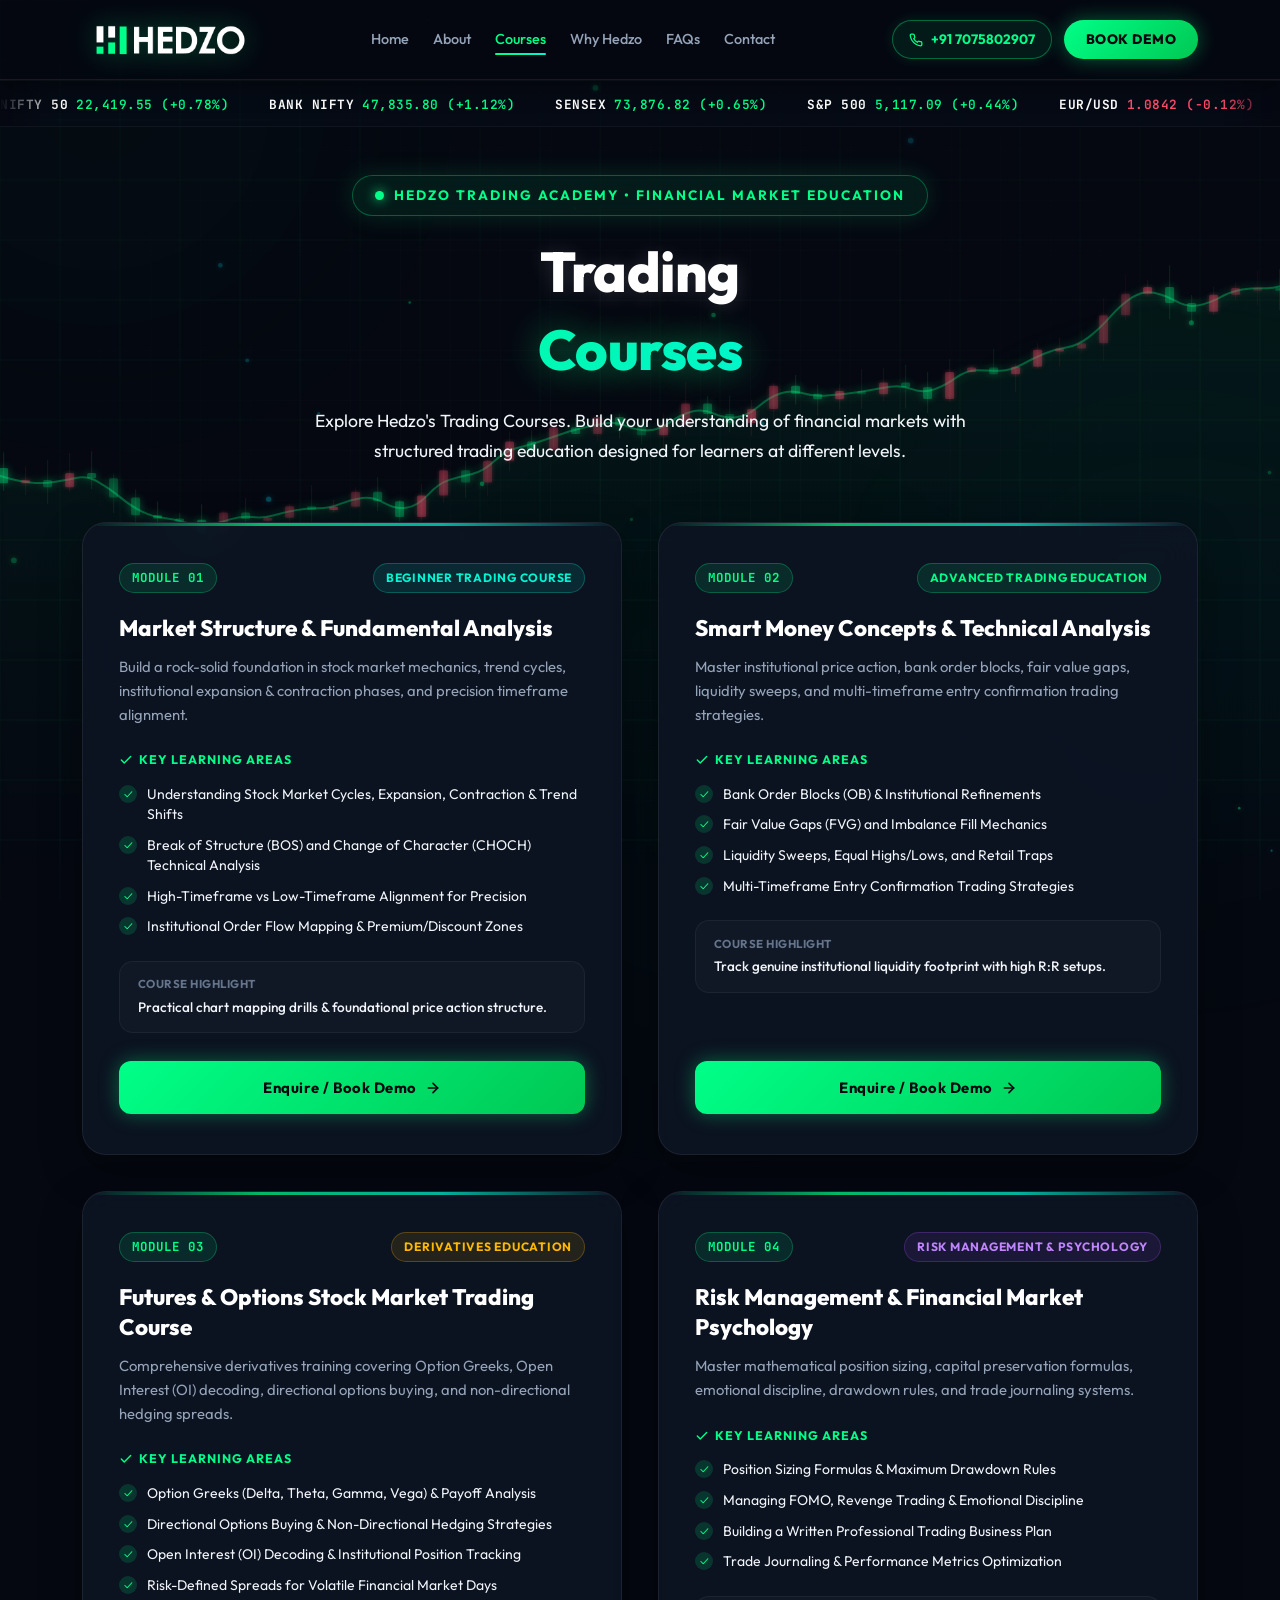
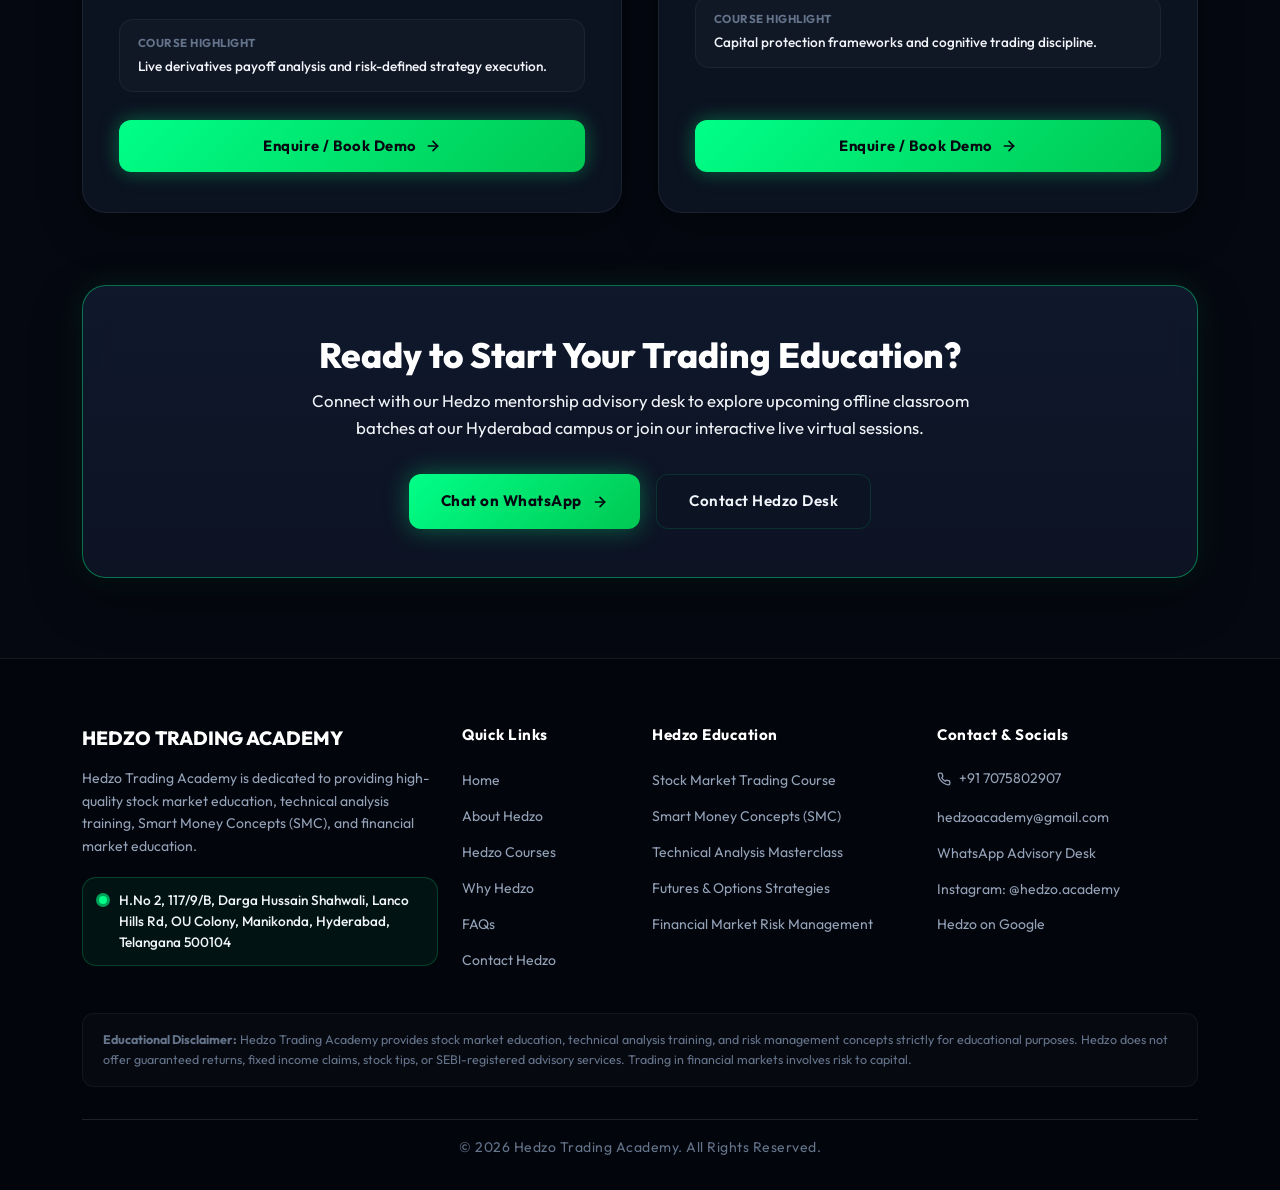
==== courses/index.html @ 193afa95 "31-08" ====
<!DOCTYPE html>
<html lang="en">
<head>
  <meta charset="UTF-8">
  <meta name="viewport" content="width=device-width, initial-scale=1.0">
  <meta http-equiv="X-UA-Compatible" content="ie=edge">
  
  <!-- SEO Title & Meta Description -->
  <title>Hedzo Trading Courses | Trading Education</title>
  <meta name="description" content="Explore Hedzo Trading Academy's trading courses and structured financial market education covering trading concepts, market analysis, strategies and risk management.">
  <meta name="keywords" content="Hedzo Trading Courses, Hedzo Trading Academy, Learn Trading with Hedzo, Stock Market Trading Course, Technical Analysis, Smart Money Concepts, Futures and Options, Risk Management, Financial Market Education, Beginner Trading Course, Advanced Trading Education, Hedzo">
  <meta name="author" content="Hedzo Trading Academy">
  <meta name="theme-color" content="#050811">
  <link rel="canonical" href="https://hedzo.co.in/courses">

  <!-- OpenGraph Metadata -->
  <meta property="og:site_name" content="Hedzo Trading Academy">
  <meta property="og:title" content="Hedzo Trading Courses | Trading Education">
  <meta property="og:description" content="Explore Hedzo Trading Academy's trading courses and structured financial market education covering trading concepts, market analysis, strategies and risk management.">
  <meta property="og:type" content="website">
  <meta property="og:url" content="https://hedzo.co.in/courses">
  <meta property="og:image" content="https://hedzo.co.in/assets/logo/Hedzo.png">

  <!-- Twitter Card Metadata -->
  <meta name="twitter:card" content="summary_large_image">
  <meta name="twitter:title" content="Hedzo Trading Courses | Trading Education">
  <meta name="twitter:description" content="Explore Hedzo Trading Academy's trading courses and structured financial market education covering trading concepts, market analysis, strategies and risk management.">
  <meta name="twitter:image" content="https://hedzo.co.in/assets/logo/Hedzo.png">

  <!-- Favicon Links -->
  <link rel="icon" type="image/png" href="../assets/favicon.png">
  <link rel="shortcut icon" type="image/png" href="../assets/favicon.png">
  <link rel="apple-touch-icon" href="../assets/favicon.png">
  
  <!-- Google Fonts: Outfit, Inter, JetBrains Mono -->
  <link rel="preconnect" href="https://fonts.googleapis.com">
  <link rel="preconnect" href="https://fonts.gstatic.com" crossorigin>
  <link href="https://fonts.googleapis.com/css2?family=Inter:wght@400;500;600;700&family=JetBrains+Mono:wght@500;700;800&family=Outfit:wght@400;500;600;700;800;900&display=swap" rel="stylesheet">
  
  <!-- Bootstrap 5 CSS (Grid & Utilities) -->
  <link href="https://cdn.jsdelivr.net/npm/bootstrap@5.3.3/dist/css/bootstrap.min.css" rel="stylesheet" integrity="sha384-QWTKZyjpPEjISv5WaRU9OFeRpok6YctnYmDr5pNlyT2bRjXh0JMhjY6hW+ALEwIH" crossorigin="anonymous">
  
  <!-- AOS (Animate On Scroll) CSS -->
  <link rel="stylesheet" href="https://unpkg.com/aos@next/dist/aos.css" />

  <!-- Custom Design System Stylesheet -->
  <link rel="stylesheet" href="../css/style.css">

  <!-- Structured Data JSON-LD (EducationalOrganization & Course List) -->
  <script type="application/ld+json">
  {
    "@context": "https://schema.org",
    "@graph": [
      {
        "@type": "EducationalOrganization",
        "name": "Hedzo Trading Academy",
        "alternateName": "Hedzo",
        "url": "https://hedzo.co.in",
        "logo": "https://hedzo.co.in/assets/logo/Hedzo.png",
        "description": "Hedzo Trading Academy provides structured trading and stock market education designed to help learners understand financial markets, trading strategies, technical analysis and risk management.",
        "address": {
          "@type": "PostalAddress",
          "addressLocality": "Hyderabad",
          "addressRegion": "Telangana",
          "addressCountry": "IN"
        },
        "telephone": "+91-7075802907"
      },
      {
        "@type": "Course",
        "name": "Stock Market Foundation & Market Structure",
        "description": "Master market cycles, trend expansion, contraction, BOS and CHOCH technical analysis with Hedzo Trading Academy.",
        "provider": {
          "@type": "Organization",
          "name": "Hedzo Trading Academy",
          "sameAs": "https://hedzo.co.in"
        }
      },
      {
        "@type": "Course",
        "name": "Smart Money Concepts (SMC) & Technical Analysis",
        "description": "Institutional order flow, bank order blocks, fair value gaps and liquidity sweep execution strategies.",
        "provider": {
          "@type": "Organization",
          "name": "Hedzo Trading Academy",
          "sameAs": "https://hedzo.co.in"
        }
      },
      {
        "@type": "Course",
        "name": "Futures & Options Trading Strategies",
        "description": "Derivatives education covering option Greeks, Open Interest analysis, directional buying, and risk-defined hedging spreads.",
        "provider": {
          "@type": "Organization",
          "name": "Hedzo Trading Academy",
          "sameAs": "https://hedzo.co.in"
        }
      },
      {
        "@type": "Course",
        "name": "Financial Market Risk Management & Trading Psychology",
        "description": "Position sizing models, maximum drawdown protection, trading business plan, and discipline systems.",
        "provider": {
          "@type": "Organization",
          "name": "Hedzo Trading Academy",
          "sameAs": "https://hedzo.co.in"
        }
      }
    ]
  }
  </script>
</head>
<body>

  <!-- Background Animated Canvas (Exact Match to index.html) -->
  <div class="canvas-wrapper">
    <canvas id="trading-canvas"></canvas>
  </div>

  <!-- Ambient Glow Effects (Exact Match to index.html) -->
  <div class="ambient-glow glow-top-left"></div>
  <div class="ambient-glow glow-center-right"></div>
  <div class="ambient-glow glow-bottom-center"></div>
  <div class="grid-overlay"></div>

  <!-- Main Webpage Wrapper -->
  <div class="page-wrapper">

    <!-- Top Navigation / Header -->
    <header class="top-navbar" id="topHeader">
      <div class="container">
        <div class="d-flex align-items-center justify-content-between">
          <a href="/" class="navbar-brand-wrapper" aria-label="Hedzo Trading Academy Home">
            <img 
              src="https://hedzo.co.in/assets/logo/Hedzo.png" 
              alt="Hedzo Trading Academy Logo" 
              class="brand-logo-img" 
              onerror="this.onerror=null; this.src='../assets/Hedzo.png';"
            >
          </a>

          <!-- Desktop Links (Unified Global Navbar) -->
          <ul class="nav-links-desktop">
            <li><a href="/" class="nav-link-custom">Home</a></li>
            <li><a href="/about" class="nav-link-custom">About</a></li>
            <li><a href="/courses" class="nav-link-custom active">Courses</a></li>
            <li><a href="/why-hedzo" class="nav-link-custom">Why Hedzo</a></li>
            <li><a href="/faqs" class="nav-link-custom">FAQs</a></li>
            <li><a href="/contact" class="nav-link-custom">Contact</a></li>
          </ul>

          <div class="navbar-action-buttons">
            <!-- Always-visible Call Button (Desktop + Mobile) -->
            <a href="tel:+917075802907" class="navbar-call-btn" id="navCallBtn" title="Call Hedzo Trading Academy: +91 7075802907" aria-label="Call +91 7075802907">
              <svg width="14" height="14" viewBox="0 0 24 24" fill="none" stroke="currentColor" stroke-width="2.2" stroke-linecap="round" stroke-linejoin="round" class="call-icon">
                <path d="M22 16.92v3a2 2 0 0 1-2.18 2 19.79 19.79 0 0 1-8.63-3.07 19.5 19.5 0 0 1-6-6 19.79 19.79 0 0 1-3.07-8.67A2 2 0 0 1 4.11 2h3a2 2 0 0 1 2 1.72 12.84 12.84 0 0 0 .7 2.81 2 2 0 0 1-.45 2.11L8.09 9.91a16 16 0 0 0 6 6l1.27-1.27a2 2 0 0 1 2.11-.45 12.84 12.84 0 0 0 2.81.7A2 2 0 0 1 22 16.92z"></path>
              </svg>
              <span class="call-text d-none d-sm-inline">+91 7075802907</span>
              <span class="call-text d-inline d-sm-none">Call</span>
            </a>

            <!-- 🟢 BOOK DEMO Button: Visible on DESKTOP navbar ONLY (hidden on mobile navbar) -->
            <a href="https://wa.me/917075802907?text=Hi%2C%20I%20want%20to%20book%20a%20free%20demo%20class%20for%20Hedzo%20Trading%20Courses." target="_blank" rel="noopener noreferrer" class="btn-navbar-book-demo d-none d-lg-inline-flex" id="navBookDemoBtn" aria-label="Book Free Demo Class on WhatsApp">
              <span>BOOK DEMO</span>
            </a>

            <!-- Mobile Hamburger Toggle Button -->
            <button class="nav-toggle-btn" id="navToggleBtn" aria-label="Toggle navigation menu" aria-expanded="false">
              <svg width="22" height="22" viewBox="0 0 24 24" fill="none" stroke="currentColor" stroke-width="2" stroke-linecap="round" stroke-linejoin="round">
                <line x1="4" y1="6" x2="20" y2="6"></line>
                <line x1="4" y1="12" x2="20" y2="12"></line>
                <line x1="4" y1="18" x2="20" y2="18"></line>
              </svg>
            </button>
          </div>
        </div>
      </div>
    </header>

    <!-- Mobile Navigation Drawer -->
    <div class="mobile-nav-drawer" id="mobileNavDrawer">
      <ul class="mobile-nav-list">
        <li><a href="/" class="mobile-nav-link"><span>Home</span> <span>&rarr;</span></a></li>
        <li><a href="/about" class="mobile-nav-link"><span>About Us</span> <span>&rarr;</span></a></li>
        <li><a href="/courses" class="mobile-nav-link active"><span>Courses</span> <span>&rarr;</span></a></li>
        <li><a href="/why-hedzo" class="mobile-nav-link"><span>Why Hedzo</span> <span>&rarr;</span></a></li>
        <li><a href="/faqs" class="mobile-nav-link"><span>FAQs</span> <span>&rarr;</span></a></li>
        <li><a href="/contact" class="mobile-nav-link"><span>Contact Us</span> <span>&rarr;</span></a></li>
      </ul>
      <div class="mobile-nav-footer">
        <a href="https://wa.me/917075802907?text=Hi%2C%20I%20want%20to%20book%20a%20free%20demo%20class%20for%20Hedzo%20Trading%20Courses." target="_blank" rel="noopener noreferrer" class="btn-navbar-book-demo w-100 justify-content-center" id="mobileDrawerBookDemoBtn" aria-label="Book Free Demo Class on WhatsApp">
          <span>BOOK DEMO</span>
        </a>
      </div>
    </div>

    <!-- Live Market Ticker Strip (Contained & Non-Overflowing) -->
    <section class="market-ticker-wrapper" aria-label="Live Market Indicators">
      <div class="ticker-track">
        <div class="ticker-item"><span class="ticker-symbol">NIFTY 50</span> <span class="bull-val">22,419.55 (+0.78%)</span></div>
        <div class="ticker-item"><span class="ticker-symbol">BANK NIFTY</span> <span class="bull-val">47,835.80 (+1.12%)</span></div>
        <div class="ticker-item"><span class="ticker-symbol">SENSEX</span> <span class="bull-val">73,876.82 (+0.65%)</span></div>
        <div class="ticker-item"><span class="ticker-symbol">S&amp;P 500</span> <span class="bull-val">5,117.09 (+0.44%)</span></div>
        <div class="ticker-item"><span class="ticker-symbol">EUR/USD</span> <span class="bear-val">1.0842 (-0.12%)</span></div>
        <div class="ticker-item"><span class="ticker-symbol">BTC/USDT</span> <span class="bull-val">64,280.00 (+2.85%)</span></div>
        <div class="ticker-item"><span class="ticker-symbol">CRUDE OIL</span> <span class="bear-val">82.15 (-0.35%)</span></div>
        <div class="ticker-item"><span class="ticker-symbol">GOLD (XAU)</span> <span class="bull-val">2,324.40 (+0.52%)</span></div>
        <!-- Duplicated for seamless loop -->
        <div class="ticker-item"><span class="ticker-symbol">NIFTY 50</span> <span class="bull-val">22,419.55 (+0.78%)</span></div>
        <div class="ticker-item"><span class="ticker-symbol">BANK NIFTY</span> <span class="bull-val">47,835.80 (+1.12%)</span></div>
        <div class="ticker-item"><span class="ticker-symbol">SENSEX</span> <span class="bull-val">73,876.82 (+0.65%)</span></div>
        <div class="ticker-item"><span class="ticker-symbol">S&amp;P 500</span> <span class="bull-val">5,117.09 (+0.44%)</span></div>
        <div class="ticker-item"><span class="ticker-symbol">EUR/USD</span> <span class="bear-val">1.0842 (-0.12%)</span></div>
        <div class="ticker-item"><span class="ticker-symbol">BTC/USDT</span> <span class="bull-val">64,280.00 (+2.85%)</span></div>
        <div class="ticker-item"><span class="ticker-symbol">CRUDE OIL</span> <span class="bear-val">82.15 (-0.35%)</span></div>
        <div class="ticker-item"><span class="ticker-symbol">GOLD (XAU)</span> <span class="bull-val">2,324.40 (+0.52%)</span></div>
      </div>
    </section>

    <!-- Main Page Content -->
    <main id="mainContent">

      <!-- Section: Courses Catalog Section (2 × 2 Grid Layout) -->
      <section class="courses-section-wrapper" id="coursesSection">
        <div class="container">

          <!-- Clean Courses Hero / Heading -->
          <div class="courses-hero-simple">
            <div class="hero-badge-pill" data-aos="fade-down" data-aos-duration="600">
              <span class="pulse-indicator"></span>
              <span>HEDZO TRADING ACADEMY &bull; FINANCIAL MARKET EDUCATION</span>
            </div>

            <h1 class="hero-title" data-aos="fade-up" data-aos-duration="650">
              <span class="title-white">Trading</span>
              <span class="title-neon">Courses</span>
            </h1>

            <p class="hero-subtitle" data-aos="fade-up" data-aos-duration="700" data-aos-delay="100">
              Explore Hedzo's Trading Courses. Build your understanding of financial markets with structured trading education designed for learners at different levels.
            </p>
          </div>

          <!-- 4 Course Cards (Strict 2 × 2 Grid on Desktop / Tablet) -->
          <div class="courses-catalog-grid">

            <!-- Course Card 1: Stock Market Foundation -->
            <div class="course-catalog-card" data-aos="fade-up" data-aos-duration="600" data-aos-delay="100">
              <div>
                <div class="course-card-header">
                  <div class="course-header-meta">
                    <span class="course-number-badge">MODULE 01</span>
                    <span class="course-level-tag level-beginner">Beginner Trading Course</span>
                  </div>
                  <h2 class="course-card-title">Market Structure &amp; Fundamental Analysis</h2>
                  <p class="course-card-desc">
                    Build a rock-solid foundation in stock market mechanics, trend cycles, institutional expansion &amp; contraction phases, and precision timeframe alignment.
                  </p>
                </div>

                <div class="course-section-subhead">
                  <svg width="14" height="14" viewBox="0 0 24 24" fill="none" stroke="currentColor" stroke-width="2.5" stroke-linecap="round" stroke-linejoin="round">
                    <polyline points="20 6 9 17 4 12"></polyline>
                  </svg>
                  <span>Key Learning Areas</span>
                </div>
                <ul class="course-topics-checklist">
                  <li class="course-topic-item">
                    <span class="topic-bullet-icon">&#10003;</span>
                    <span>Understanding Stock Market Cycles, Expansion, Contraction &amp; Trend Shifts</span>
                  </li>
                  <li class="course-topic-item">
                    <span class="topic-bullet-icon">&#10003;</span>
                    <span>Break of Structure (BOS) and Change of Character (CHOCH) Technical Analysis</span>
                  </li>
                  <li class="course-topic-item">
                    <span class="topic-bullet-icon">&#10003;</span>
                    <span>High-Timeframe vs Low-Timeframe Alignment for Precision</span>
                  </li>
                  <li class="course-topic-item">
                    <span class="topic-bullet-icon">&#10003;</span>
                    <span>Institutional Order Flow Mapping &amp; Premium/Discount Zones</span>
                  </li>
                </ul>

                <div class="course-highlights-box">
                  <div class="course-highlight-label">Course Highlight</div>
                  <div class="course-highlight-text">Practical chart mapping drills &amp; foundational price action structure.</div>
                </div>
              </div>

              <div class="course-card-actions">
                <a href="https://wa.me/917075802907?text=Hi%2C%20I%20am%20interested%20in%20the%20Market%20Structure%20%26%20Fundamental%20Analysis%20Course%20at%20Hedzo." target="_blank" rel="noopener noreferrer" class="course-btn-primary">
                  <span>Enquire / Book Demo</span>
                  <svg width="16" height="16" viewBox="0 0 24 24" fill="none" stroke="currentColor" stroke-width="2.5" stroke-linecap="round" stroke-linejoin="round">
                    <line x1="5" y1="12" x2="19" y2="12"></line>
                    <polyline points="12 5 19 12 12 19"></polyline>
                  </svg>
                </a>
              </div>
            </div>

            <!-- Course Card 2: Smart Money Concepts (SMC) -->
            <div class="course-catalog-card" data-aos="fade-up" data-aos-duration="600" data-aos-delay="150">
              <div>
                <div class="course-card-header">
                  <div class="course-header-meta">
                    <span class="course-number-badge">MODULE 02</span>
                    <span class="course-level-tag level-intermediate">Advanced Trading Education</span>
                  </div>
                  <h2 class="course-card-title">Smart Money Concepts &amp; Technical Analysis</h2>
                  <p class="course-card-desc">
                    Master institutional price action, bank order blocks, fair value gaps, liquidity sweeps, and multi-timeframe entry confirmation trading strategies.
                  </p>
                </div>

                <div class="course-section-subhead">
                  <svg width="14" height="14" viewBox="0 0 24 24" fill="none" stroke="currentColor" stroke-width="2.5" stroke-linecap="round" stroke-linejoin="round">
                    <polyline points="20 6 9 17 4 12"></polyline>
                  </svg>
                  <span>Key Learning Areas</span>
                </div>
                <ul class="course-topics-checklist">
                  <li class="course-topic-item">
                    <span class="topic-bullet-icon">&#10003;</span>
                    <span>Bank Order Blocks (OB) &amp; Institutional Refinements</span>
                  </li>
                  <li class="course-topic-item">
                    <span class="topic-bullet-icon">&#10003;</span>
                    <span>Fair Value Gaps (FVG) and Imbalance Fill Mechanics</span>
                  </li>
                  <li class="course-topic-item">
                    <span class="topic-bullet-icon">&#10003;</span>
                    <span>Liquidity Sweeps, Equal Highs/Lows, and Retail Traps</span>
                  </li>
                  <li class="course-topic-item">
                    <span class="topic-bullet-icon">&#10003;</span>
                    <span>Multi-Timeframe Entry Confirmation Trading Strategies</span>
                  </li>
                </ul>

                <div class="course-highlights-box">
                  <div class="course-highlight-label">Course Highlight</div>
                  <div class="course-highlight-text">Track genuine institutional liquidity footprint with high R:R setups.</div>
                </div>
              </div>

              <div class="course-card-actions">
                <a href="https://wa.me/917075802907?text=Hi%2C%20I%20am%20interested%20in%20the%20Smart%20Money%20Concepts%20(SMC)%20Course%20at%20Hedzo." target="_blank" rel="noopener noreferrer" class="course-btn-primary">
                  <span>Enquire / Book Demo</span>
                  <svg width="16" height="16" viewBox="0 0 24 24" fill="none" stroke="currentColor" stroke-width="2.5" stroke-linecap="round" stroke-linejoin="round">
                    <line x1="5" y1="12" x2="19" y2="12"></line>
                    <polyline points="12 5 19 12 12 19"></polyline>
                  </svg>
                </a>
              </div>
            </div>

            <!-- Course Card 3: Futures & Options -->
            <div class="course-catalog-card" data-aos="fade-up" data-aos-duration="600" data-aos-delay="200">
              <div>
                <div class="course-card-header">
                  <div class="course-header-meta">
                    <span class="course-number-badge">MODULE 03</span>
                    <span class="course-level-tag level-advanced">Derivatives Education</span>
                  </div>
                  <h2 class="course-card-title">Futures &amp; Options Stock Market Trading Course</h2>
                  <p class="course-card-desc">
                    Comprehensive derivatives training covering Option Greeks, Open Interest (OI) decoding, directional options buying, and non-directional hedging spreads.
                  </p>
                </div>

                <div class="course-section-subhead">
                  <svg width="14" height="14" viewBox="0 0 24 24" fill="none" stroke="currentColor" stroke-width="2.5" stroke-linecap="round" stroke-linejoin="round">
                    <polyline points="20 6 9 17 4 12"></polyline>
                  </svg>
                  <span>Key Learning Areas</span>
                </div>
                <ul class="course-topics-checklist">
                  <li class="course-topic-item">
                    <span class="topic-bullet-icon">&#10003;</span>
                    <span>Option Greeks (Delta, Theta, Gamma, Vega) &amp; Payoff Analysis</span>
                  </li>
                  <li class="course-topic-item">
                    <span class="topic-bullet-icon">&#10003;</span>
                    <span>Directional Options Buying &amp; Non-Directional Hedging Strategies</span>
                  </li>
                  <li class="course-topic-item">
                    <span class="topic-bullet-icon">&#10003;</span>
                    <span>Open Interest (OI) Decoding &amp; Institutional Position Tracking</span>
                  </li>
                  <li class="course-topic-item">
                    <span class="topic-bullet-icon">&#10003;</span>
                    <span>Risk-Defined Spreads for Volatile Financial Market Days</span>
                  </li>
                </ul>

                <div class="course-highlights-box">
                  <div class="course-highlight-label">Course Highlight</div>
                  <div class="course-highlight-text">Live derivatives payoff analysis and risk-defined strategy execution.</div>
                </div>
              </div>

              <div class="course-card-actions">
                <a href="https://wa.me/917075802907?text=Hi%2C%20I%20am%20interested%20in%20the%20Futures%20%26%20Options%20Course%20at%20Hedzo." target="_blank" rel="noopener noreferrer" class="course-btn-primary">
                  <span>Enquire / Book Demo</span>
                  <svg width="16" height="16" viewBox="0 0 24 24" fill="none" stroke="currentColor" stroke-width="2.5" stroke-linecap="round" stroke-linejoin="round">
                    <line x1="5" y1="12" x2="19" y2="12"></line>
                    <polyline points="12 5 19 12 12 19"></polyline>
                  </svg>
                </a>
              </div>
            </div>

            <!-- Course Card 4: Risk Management & Psychology -->
            <div class="course-catalog-card" data-aos="fade-up" data-aos-duration="600" data-aos-delay="250">
              <div>
                <div class="course-card-header">
                  <div class="course-header-meta">
                    <span class="course-number-badge">MODULE 04</span>
                    <span class="course-level-tag level-all">Risk Management &amp; Psychology</span>
                  </div>
                  <h2 class="course-card-title">Risk Management &amp; Financial Market Psychology</h2>
                  <p class="course-card-desc">
                    Master mathematical position sizing, capital preservation formulas, emotional discipline, drawdown rules, and trade journaling systems.
                  </p>
                </div>

                <div class="course-section-subhead">
                  <svg width="14" height="14" viewBox="0 0 24 24" fill="none" stroke="currentColor" stroke-width="2.5" stroke-linecap="round" stroke-linejoin="round">
                    <polyline points="20 6 9 17 4 12"></polyline>
                  </svg>
                  <span>Key Learning Areas</span>
                </div>
                <ul class="course-topics-checklist">
                  <li class="course-topic-item">
                    <span class="topic-bullet-icon">&#10003;</span>
                    <span>Position Sizing Formulas &amp; Maximum Drawdown Rules</span>
                  </li>
                  <li class="course-topic-item">
                    <span class="topic-bullet-icon">&#10003;</span>
                    <span>Managing FOMO, Revenge Trading &amp; Emotional Discipline</span>
                  </li>
                  <li class="course-topic-item">
                    <span class="topic-bullet-icon">&#10003;</span>
                    <span>Building a Written Professional Trading Business Plan</span>
                  </li>
                  <li class="course-topic-item">
                    <span class="topic-bullet-icon">&#10003;</span>
                    <span>Trade Journaling &amp; Performance Metrics Optimization</span>
                  </li>
                </ul>

                <div class="course-highlights-box">
                  <div class="course-highlight-label">Course Highlight</div>
                  <div class="course-highlight-text">Capital protection frameworks and cognitive trading discipline.</div>
                </div>
              </div>

              <div class="course-card-actions">
                <a href="https://wa.me/917075802907?text=Hi%2C%20I%20am%20interested%20in%20the%20Risk%20Management%20%26%20Trading%20Psychology%20Course%20at%20Hedzo." target="_blank" rel="noopener noreferrer" class="course-btn-primary">
                  <span>Enquire / Book Demo</span>
                  <svg width="16" height="16" viewBox="0 0 24 24" fill="none" stroke="currentColor" stroke-width="2.5" stroke-linecap="round" stroke-linejoin="round">
                    <line x1="5" y1="12" x2="19" y2="12"></line>
                    <polyline points="12 5 19 12 12 19"></polyline>
                  </svg>
                </a>
              </div>
            </div>

          </div>

          <!-- Simple Clean CTA Banner -->
          <div class="courses-simple-cta" data-aos="fade-up" data-aos-duration="650">
            <h2 class="courses-simple-cta-title">Ready to Start Your Trading Education?</h2>
            <p class="courses-simple-cta-desc">
              Connect with our Hedzo mentorship advisory desk to explore upcoming offline classroom batches at our Hyderabad campus or join our interactive live virtual sessions.
            </p>
            <div class="courses-simple-cta-btns">
              <a href="https://wa.me/917075802907?text=Hi%2C%20I%20want%20to%20enquire%20about%20Hedzo%20Trading%20Courses." target="_blank" rel="noopener noreferrer" class="btn-hero-primary">
                <span>Chat on WhatsApp</span>
                <svg width="16" height="16" viewBox="0 0 24 24" fill="none" stroke="currentColor" stroke-width="2.5" stroke-linecap="round" stroke-linejoin="round">
                  <line x1="5" y1="12" x2="19" y2="12"></line>
                  <polyline points="12 5 19 12 12 19"></polyline>
                </svg>
              </a>
              <a href="/contact" class="btn-hero-secondary">
                <span>Contact Hedzo Desk</span>
              </a>
            </div>
          </div>

        </div>
      </section>

    </main>

    <!-- Multi-Column Academy Footer (Exact Match to index.html) -->
    <footer class="main-footer-enhanced" id="mainFooter">
      <div class="container">
        <div class="row g-4 mb-4">
          <!-- Column 1: Brand -->
          <div class="col-12 col-lg-4">
            <div class="footer-brand-title">HEDZO TRADING ACADEMY</div>
            <p class="footer-desc">
              Hedzo Trading Academy is dedicated to providing high-quality stock market education, technical analysis training, Smart Money Concepts (SMC), and financial market education.
            </p>
            <div class="footer-location-badge">
              <span class="live-dot"></span>
              <span>H.No 2, 117/9/B, Darga Hussain Shahwali, Lanco Hills Rd, OU Colony, Manikonda, Hyderabad, Telangana 500104</span>
            </div>
          </div>

          <!-- Column 2: Navigation -->
          <div class="col-6 col-md-3 col-lg-2">
            <div class="footer-col-heading">Quick Links</div>
            <ul class="footer-link-list">
              <li class="footer-link-item"><a href="/">Home</a></li>
              <li class="footer-link-item"><a href="/about">About Hedzo</a></li>
              <li class="footer-link-item"><a href="/courses">Hedzo Courses</a></li>
              <li class="footer-link-item"><a href="/why-hedzo">Why Hedzo</a></li>
              <li class="footer-link-item"><a href="/faqs">FAQs</a></li>
              <li class="footer-link-item"><a href="/contact">Contact Hedzo</a></li>
            </ul>
          </div>

          <!-- Column 3: Course Topics -->
          <div class="col-6 col-md-3 col-lg-3">
            <div class="footer-col-heading">Hedzo Education</div>
            <ul class="footer-link-list">
              <li class="footer-link-item"><a href="/courses">Stock Market Trading Course</a></li>
              <li class="footer-link-item"><a href="/courses">Smart Money Concepts (SMC)</a></li>
              <li class="footer-link-item"><a href="/courses">Technical Analysis Masterclass</a></li>
              <li class="footer-link-item"><a href="/courses">Futures &amp; Options Strategies</a></li>
              <li class="footer-link-item"><a href="/courses">Financial Market Risk Management</a></li>
            </ul>
          </div>

          <!-- Column 4: Contact Summary -->
          <div class="col-12 col-md-6 col-lg-3">
            <div class="footer-col-heading">Contact &amp; Socials</div>
            <ul class="footer-link-list">
              <li class="footer-link-item">
                <a href="tel:+917075802907" class="d-inline-flex align-items-center gap-2">
                  <svg width="14" height="14" viewBox="0 0 24 24" fill="none" stroke="currentColor" stroke-width="2.2" stroke-linecap="round" stroke-linejoin="round">
                    <path d="M22 16.92v3a2 2 0 0 1-2.18 2 19.79 19.79 0 0 1-8.63-3.07 19.5 19.5 0 0 1-6-6 19.79 19.79 0 0 1-3.07-8.67A2 2 0 0 1 4.11 2h3a2 2 0 0 1 2 1.72 12.84 12.84 0 0 0 .7 2.81 2 2 0 0 1-.45 2.11L8.09 9.91a16 16 0 0 0 6 6l1.27-1.27a2 2 0 0 1 2.11-.45 12.84 12.84 0 0 0 2.81.7A2 2 0 0 1 22 16.92z"></path>
                  </svg>
                  <span>+91 7075802907</span>
                </a>
              </li>
              <li class="footer-link-item">
                <a href="mailto:hedzoacademy@gmail.com">hedzoacademy@gmail.com</a>
              </li>
              <li class="footer-link-item">
                <a href="https://wa.me/917075802907" target="_blank" rel="noopener noreferrer">WhatsApp Advisory Desk</a>
              </li>
              <li class="footer-link-item">
                <a href="https://www.instagram.com/hedzo.academy?igsi=NGZibHQxMHphcmlt&utm_source=ig_contact_invite" target="_blank" rel="noopener noreferrer">Instagram: @hedzo.academy</a>
              </li>
              <li class="footer-link-item">
                <a href="https://share.google/PA1BuHLwv5aj3FNFn" target="_blank" rel="noopener noreferrer">Hedzo on Google</a>
              </li>
            </ul>
          </div>
        </div>

        <!-- Educational Disclaimer Box -->
        <div class="disclaimer-box">
          <strong>Educational Disclaimer:</strong> Hedzo Trading Academy provides stock market education, technical analysis training, and risk management concepts strictly for educational purposes. Hedzo does not offer guaranteed returns, fixed income claims, stock tips, or SEBI-registered advisory services. Trading in financial markets involves risk to capital.
        </div>

        <div class="text-center pt-3 border-top border-secondary border-opacity-25">
          <p class="copyright-text mb-0">
            &copy; 2026 Hedzo Trading Academy. All Rights Reserved.
          </p>
        </div>
      </div>
    </footer>

  </div>

  <!-- Toast Notification Container -->
  <div class="toast-container-custom" id="toastContainer"></div>

  <!-- Custom & Library Scripts -->
  <script src="https://cdn.jsdelivr.net/npm/bootstrap@5.3.3/dist/js/bootstrap.bundle.min.js" integrity="sha384-YvpcrYf0tY3lHB60NNkmXc5s9fDVZLESaAA55NDzOxhy9GkcIdslK1eN7N6jIeHz" crossorigin="anonymous"></script>
  <script src="https://unpkg.com/aos@next/dist/aos.js"></script>
  <script src="../js/trading-canvas.js"></script>
  <script src="../js/app.js"></script>
</body>
</html>
---- css/style.css ----
/* ==========================================================================
   HEDZO TRADING ACADEMY - DESIGN SYSTEM & STYLESHEET
   Aesthetics: Deep Dark Navy & Pitch Black, Neon Green Accents, Glassmorphism
   ========================================================================== */

/* 1. Custom Properties (Design Tokens) */
:root {
  --bg-dark-primary: #050811;
  --bg-dark-secondary: #0a0f1d;
  --bg-dark-tertiary: #0f1629;
  
  --bg-surface: rgba(13, 20, 36, 0.7);
  --bg-surface-elevated: rgba(18, 27, 49, 0.85);
  --bg-input: rgba(10, 15, 29, 0.8);
  
  --accent-neon: #00FF88;
  --accent-neon-bright: #39FF9F;
  --accent-neon-glow: rgba(0, 255, 136, 0.35);
  --accent-neon-deep: #00C853;
  --accent-cyan: #00F5D4;
  --bull-green: #00E676;
  --bear-coral: #FF4D6D;
  
  --text-white: #FFFFFF;
  --text-light: #F1F5F9;
  --text-muted: #94A3B8;
  --text-dim: #64748B;
  
  --border-subtle: rgba(0, 255, 136, 0.12);
  --border-card: rgba(255, 255, 255, 0.07);
  --border-glow: rgba(0, 255, 136, 0.4);
  
  --font-primary: 'Outfit', 'Inter', system-ui, -apple-system, sans-serif;
  --font-mono: 'JetBrains Mono', monospace;
  
  --transition-fast: 0.25s cubic-bezier(0.16, 1, 0.3, 1);
  --transition-normal: 0.35s cubic-bezier(0.16, 1, 0.3, 1);
  --transition-smooth: 0.6s cubic-bezier(0.16, 1, 0.3, 1);
  --transition-bounce: 0.5s cubic-bezier(0.34, 1.56, 0.64, 1);
}

/* 2. Global Reset & Base Setup */
*, *::before, *::after {
  box-sizing: border-box;
  margin: 0;
  padding: 0;
}

html {
  font-size: 16px;
  scroll-behavior: smooth;
  scroll-padding-top: 90px;
  -webkit-font-smoothing: antialiased;
  -moz-osx-font-smoothing: grayscale;
  overflow-x: clip;
  width: 100%;
}

body {
  font-family: var(--font-primary);
  background-color: var(--bg-dark-primary);
  color: var(--text-light);
  line-height: 1.6;
  position: relative;
  min-height: 100vh;
  width: 100%;
  overflow-x: clip;
}

::selection {
  background-color: var(--accent-neon);
  color: var(--bg-dark-primary);
}

/* 3. Ambient Background & Canvas */
.canvas-wrapper {
  position: fixed;
  top: 0;
  left: 0;
  width: 100vw;
  height: 100vh;
  z-index: 0;
  pointer-events: none;
  overflow: hidden;
}

#trading-canvas {
  width: 100%;
  height: 100%;
  display: block;
}

/* Atmospheric Ambient Glow Orbs */
.ambient-glow {
  position: fixed;
  border-radius: 50%;
  filter: blur(140px);
  pointer-events: none;
  z-index: 0;
  opacity: 0.45;
}

.glow-top-left {
  top: -150px;
  left: -150px;
  width: 500px;
  height: 500px;
  background: radial-gradient(circle, rgba(0, 255, 136, 0.18) 0%, rgba(5, 8, 17, 0) 70%);
}

.glow-center-right {
  top: 40%;
  right: -200px;
  width: 600px;
  height: 600px;
  background: radial-gradient(circle, rgba(0, 245, 212, 0.12) 0%, rgba(5, 8, 17, 0) 70%);
}

.glow-bottom-center {
  bottom: -150px;
  left: 30%;
  width: 650px;
  height: 500px;
  background: radial-gradient(circle, rgba(0, 255, 136, 0.15) 0%, rgba(5, 8, 17, 0) 70%);
}

/* Subtle Geometric Grid Overlay */
.grid-overlay {
  position: fixed;
  top: 0;
  left: 0;
  width: 100vw;
  height: 100vh;
  background-image: 
    linear-gradient(to right, rgba(255, 255, 255, 0.02) 1px, transparent 1px),
    linear-gradient(to bottom, rgba(255, 255, 255, 0.02) 1px, transparent 1px);
  background-size: 50px 50px;
  mask-image: radial-gradient(ellipse at center, rgba(0, 0, 0, 0.9) 0%, rgba(0, 0, 0, 0.1) 85%);
  pointer-events: none;
  z-index: 1;
}

/* 4. Page Layout Container */
.page-wrapper {
  position: relative;
  z-index: 2;
  display: flex;
  flex-direction: column;
  min-height: 100vh;
  width: 100%;
}

/* 5. Navigation & Top Header */
.top-navbar {
  position: -webkit-sticky;
  position: sticky;
  top: 0;
  left: 0;
  right: 0;
  width: 100%;
  z-index: 9999;
  padding: 0.85rem 0;
  background: rgba(5, 8, 17, 0.92);
  backdrop-filter: blur(20px);
  -webkit-backdrop-filter: blur(20px);
  border-bottom: 1px solid rgba(0, 255, 136, 0.12);
  box-shadow: 0 4px 24px rgba(0, 0, 0, 0.45);
  transition: background 0.3s ease, box-shadow 0.3s ease, padding 0.3s ease;
}

.navbar-brand-wrapper {
  display: flex;
  align-items: center;
  gap: 0.85rem;
  text-decoration: none;
  color: inherit;
}

.brand-logo-img {
  height: 52px;
  max-width: 220px;
  width: auto;
  object-fit: contain;
  filter: drop-shadow(0 0 14px rgba(0, 255, 136, 0.35));
  transition: transform var(--transition-fast), filter var(--transition-fast);
}

.brand-logo-img:hover {
  transform: scale(1.03);
  filter: drop-shadow(0 0 20px rgba(0, 255, 136, 0.55));
}

.location-pill {
  display: inline-flex;
  align-items: center;
  gap: 0.5rem;
  padding: 0.45rem 1rem;
  background: rgba(13, 20, 36, 0.8);
  border: 1px solid var(--border-subtle);
  border-radius: 100px;
  font-size: 0.825rem;
  font-weight: 500;
  color: var(--text-muted);
  backdrop-filter: blur(12px);
  transition: var(--transition-fast);
}

.location-pill:hover {
  border-color: var(--accent-neon);
  color: var(--text-light);
  box-shadow: 0 0 16px rgba(0, 255, 136, 0.2);
}

.live-dot {
  width: 8px;
  height: 8px;
  background-color: var(--accent-neon);
  border-radius: 50%;
  position: relative;
  display: inline-block;
  flex-shrink: 0;
}

.live-dot::after {
  content: '';
  position: absolute;
  top: -3px;
  left: -3px;
  width: 14px;
  height: 14px;
  border-radius: 50%;
  background-color: var(--accent-neon);
  opacity: 0.6;
  animation: radarPing 2s cubic-bezier(0, 0, 0.2, 1) infinite;
}

@keyframes radarPing {
  0% { transform: scale(0.6); opacity: 0.9; }
  100% { transform: scale(2.4); opacity: 0; }
}

/* 6. Market Ticker Tape (Knowledge & Market Pulse) */
.market-ticker-wrapper {
  width: 100%;
  overflow: hidden;
  background: rgba(8, 12, 24, 0.6);
  border-top: 1px solid rgba(255, 255, 255, 0.04);
  border-bottom: 1px solid rgba(255, 255, 255, 0.04);
  padding: 0.6rem 0;
  white-space: nowrap;
  position: relative;
}

.market-ticker-wrapper::before,
.market-ticker-wrapper::after {
  content: '';
  position: absolute;
  top: 0;
  bottom: 0;
  width: 60px;
  z-index: 2;
  pointer-events: none;
}

.market-ticker-wrapper::before {
  left: 0;
  background: linear-gradient(to right, var(--bg-dark-primary), transparent);
}

.market-ticker-wrapper::after {
  right: 0;
  background: linear-gradient(to left, var(--bg-dark-primary), transparent);
}

.ticker-track,
.market-ticker-track {
  display: inline-flex;
  gap: 2.5rem;
  animation: tickerSlide 38s linear infinite;
}

.ticker-track:hover,
.market-ticker-track:hover {
  animation-play-state: paused;
}

.ticker-item {
  display: inline-flex;
  align-items: center;
  gap: 0.5rem;
  font-family: var(--font-mono);
  font-size: 0.8rem;
  font-weight: 600;
  letter-spacing: 0.5px;
  color: var(--text-muted);
  flex-shrink: 0;
}

.ticker-item .symbol,
.ticker-item .ticker-symbol {
  color: var(--text-white);
  font-weight: 700;
}

.ticker-item .bull-val,
.ticker-item .ticker-val.up {
  color: var(--accent-neon);
}

.ticker-item .bear-val,
.ticker-item .ticker-val.down {
  color: var(--bear-coral);
}

.ticker-item .badge-tag {
  background: rgba(0, 255, 136, 0.1);
  color: var(--accent-neon);
  padding: 0.15rem 0.5rem;
  border-radius: 4px;
  font-size: 0.75rem;
  border: 1px solid rgba(0, 255, 136, 0.25);
}

@keyframes tickerSlide {
  0% { transform: translateX(0); }
  100% { transform: translateX(-50%); }
}

/* 7. Hero Section */
.hero-section {
  padding: 4.5rem 0 3.5rem;
  text-align: center;
  position: relative;
}

/* Brand Emblem Spotlight */
.hero-emblem-badge {
  display: inline-flex;
  align-items: center;
  justify-content: center;
  margin-bottom: 2rem;
  position: relative;
}

.hero-emblem-icon {
  width: 80px;
  height: 80px;
  background: linear-gradient(145deg, rgba(13, 20, 36, 0.9), rgba(18, 27, 49, 0.9));
  border: 1.5px solid var(--accent-neon);
  border-radius: 24px;
  display: flex;
  align-items: center;
  justify-content: center;
  box-shadow: 0 0 35px var(--accent-neon-glow), inset 0 0 15px rgba(0, 255, 136, 0.15);
  transition: transform var(--transition-normal);
}

.hero-emblem-icon:hover {
  transform: translateY(-4px) scale(1.05);
}

.hero-emblem-icon svg {
  width: 48px;
  height: 48px;
}

/* Badge Pill */
.hero-badge-pill {
  display: inline-flex;
  align-items: center;
  gap: 0.65rem;
  padding: 0.55rem 1.35rem;
  background: rgba(0, 255, 136, 0.08);
  border: 1px solid rgba(0, 255, 136, 0.3);
  border-radius: 100px;
  font-size: 0.85rem;
  font-weight: 700;
  letter-spacing: 2px;
  text-transform: uppercase;
  color: var(--accent-neon);
  margin-bottom: 1.75rem;
  box-shadow: 0 0 25px rgba(0, 255, 136, 0.15);
  backdrop-filter: blur(10px);
}

.pulse-indicator {
  width: 9px;
  height: 9px;
  background-color: var(--accent-neon);
  border-radius: 50%;
  box-shadow: 0 0 12px var(--accent-neon);
  animation: pulseNeon 1.8s infinite;
}

@keyframes pulseNeon {
  0% { transform: scale(1); opacity: 1; }
  50% { transform: scale(1.3); opacity: 0.6; }
  100% { transform: scale(1); opacity: 1; }
}

/* Main Heading */
.hero-title {
  font-size: clamp(2.1rem, 4.8vw, 3.5rem);
  font-weight: 800;
  line-height: 1.28;
  letter-spacing: -0.5px;
  margin-bottom: 1.5rem;
}

.hero-title .title-white {
  display: block;
  color: var(--text-white);
  line-height: 1.28;
  text-shadow: 0 2px 20px rgba(255, 255, 255, 0.15);
  margin-bottom: 0.4rem;
}

.hero-title .title-neon {
  display: block;
  line-height: 1.28;
  background: linear-gradient(135deg, #00FF88 0%, #00F5D4 60%, #39FF9F 100%);
  -webkit-background-clip: text;
  -webkit-text-fill-color: transparent;
  text-shadow: 0 0 35px rgba(0, 255, 136, 0.45);
  position: relative;
}

.hero-subtitle {
  font-size: clamp(0.95rem, 1.6vw, 1.15rem);
  font-weight: 400;
  color: var(--text-muted);
  max-width: 680px;
  margin: 0 auto 2.25rem;
  line-height: 1.65;
}

/* 8. Email Notification Section */
.notify-section {
  max-width: 620px;
  margin: 0 auto;
  position: relative;
}

.notify-card {
  background: var(--bg-surface);
  border: 1px solid var(--border-subtle);
  border-radius: 24px;
  padding: 2.25rem 2rem;
  backdrop-filter: blur(20px);
  -webkit-backdrop-filter: blur(20px);
  box-shadow: 0 15px 40px rgba(0, 0, 0, 0.4), 0 0 30px rgba(0, 255, 136, 0.08);
  transition: border-color var(--transition-normal), box-shadow var(--transition-normal);
}

.notify-card:hover {
  border-color: rgba(0, 255, 136, 0.3);
  box-shadow: 0 20px 50px rgba(0, 0, 0, 0.5), 0 0 45px rgba(0, 255, 136, 0.14);
}

.notify-heading {
  font-size: 1.15rem;
  font-weight: 800;
  letter-spacing: 2px;
  text-transform: uppercase;
  color: var(--text-white);
  margin-bottom: 0.5rem;
}

.notify-subtext {
  font-size: 0.9rem;
  color: var(--text-muted);
  margin-bottom: 1.5rem;
}

/* Form Input Group */
.notify-form-wrapper {
  position: relative;
}

.notify-input-group {
  display: flex;
  flex-direction: column;
  gap: 0.75rem;
  position: relative;
}

@media (min-width: 576px) {
  .notify-input-group {
    flex-direction: row;
    background: var(--bg-input);
    border: 1.5px solid rgba(255, 255, 255, 0.1);
    border-radius: 100px;
    padding: 0.4rem 0.45rem 0.4rem 1.4rem;
    transition: var(--transition-normal);
  }

  .notify-input-group:focus-within {
    border-color: var(--accent-neon);
    box-shadow: 0 0 25px rgba(0, 255, 136, 0.25);
    background: rgba(10, 15, 29, 0.95);
  }
}

.input-icon-box {
  display: flex;
  align-items: center;
  color: var(--text-dim);
  transition: color var(--transition-fast);
}

.notify-input-group:focus-within .input-icon-box {
  color: var(--accent-neon);
}

.notify-input {
  background: transparent;
  border: none;
  color: var(--text-white);
  font-size: 0.95rem;
  font-family: var(--font-primary);
  width: 100%;
  padding: 0.75rem 0.5rem;
  outline: none;
}

@media (max-width: 575.98px) {
  .notify-input {
    background: var(--bg-input);
    border: 1.5px solid rgba(255, 255, 255, 0.1);
    border-radius: 14px;
    padding: 0.85rem 1rem 0.85rem 2.8rem;
  }
  .input-icon-box {
    position: absolute;
    top: 1.05rem;
    left: 1rem;
  }
}

.notify-input::placeholder {
  color: var(--text-dim);
}

.notify-input.is-invalid {
  border-color: var(--bear-coral) !important;
}

/* Action Button */
.btn-notify {
  background: linear-gradient(135deg, var(--accent-neon) 0%, #00d674 100%);
  color: #050811;
  font-family: var(--font-primary);
  font-size: 0.9rem;
  font-weight: 800;
  letter-spacing: 1.5px;
  text-transform: uppercase;
  border: none;
  border-radius: 100px;
  padding: 0.85rem 1.85rem;
  cursor: pointer;
  display: inline-flex;
  align-items: center;
  justify-content: center;
  gap: 0.6rem;
  box-shadow: 0 0 25px rgba(0, 255, 136, 0.4);
  transition: var(--transition-normal);
  white-space: nowrap;
}

.btn-notify:hover {
  background: linear-gradient(135deg, #39FF9F 0%, #00FF88 100%);
  transform: translateY(-2px);
  box-shadow: 0 8px 30px rgba(0, 255, 136, 0.6);
  color: #050811;
}

.btn-notify:active {
  transform: translateY(0);
}

.btn-notify.btn-success-state {
  background: #00E676;
  box-shadow: 0 0 30px rgba(0, 230, 118, 0.6);
  color: #050811;
}

/* Feedback Messages */
.form-feedback {
  font-size: 0.85rem;
  margin-top: 0.85rem;
  display: none;
  text-align: center;
  font-weight: 500;
}

.form-feedback.show {
  display: block;
  animation: fadeIn 0.3s ease;
}

.feedback-error {
  color: var(--bear-coral);
}

.feedback-success {
  color: var(--accent-neon);
}

.feedback-info {
  color: var(--accent-cyan);
}

/* 9. Contact Information Cards */
.contact-section {
  padding: 3.5rem 0;
}

.section-label {
  font-size: 0.8rem;
  font-weight: 700;
  letter-spacing: 3px;
  text-transform: uppercase;
  color: var(--accent-neon);
  text-align: center;
  margin-bottom: 0.6rem;
}

.section-title {
  font-size: clamp(1.8rem, 4vw, 2.4rem);
  font-weight: 800;
  text-align: center;
  color: var(--text-white);
  line-height: 1.28;
  margin-bottom: 2.5rem;
}

.glass-card {
  background: var(--bg-surface);
  border: 1px solid var(--border-card);
  border-radius: 22px;
  padding: 2.2rem 1.75rem;
  height: 100%;
  display: flex;
  flex-direction: column;
  justify-content: space-between;
  backdrop-filter: blur(16px);
  -webkit-backdrop-filter: blur(16px);
  position: relative;
  overflow: hidden;
  transition: transform var(--transition-normal), border-color var(--transition-normal), box-shadow var(--transition-normal);
}

.glass-card::before {
  content: '';
  position: absolute;
  top: 0;
  left: 0;
  right: 0;
  height: 2px;
  background: linear-gradient(90deg, transparent, rgba(0, 255, 136, 0.4), transparent);
  opacity: 0;
  transition: opacity var(--transition-normal);
}

.glass-card:hover {
  border-color: rgba(0, 255, 136, 0.3);
  box-shadow: 0 16px 40px rgba(0, 0, 0, 0.4), 0 0 30px rgba(0, 255, 136, 0.12);
  transform: translateY(-6px);
}

.glass-card:hover::before {
  opacity: 1;
}

.card-header-icon {
  width: 56px;
  height: 56px;
  border-radius: 16px;
  background: rgba(0, 255, 136, 0.08);
  border: 1px solid rgba(0, 255, 136, 0.25);
  display: flex;
  align-items: center;
  justify-content: center;
  color: var(--accent-neon);
  margin-bottom: 1.5rem;
  box-shadow: 0 0 20px rgba(0, 255, 136, 0.12);
  transition: transform var(--transition-fast);
}

.glass-card:hover .card-header-icon {
  transform: scale(1.08);
  background: rgba(0, 255, 136, 0.15);
}

.card-title-custom {
  font-size: 1.15rem;
  font-weight: 700;
  color: var(--text-white);
  margin-bottom: 0.6rem;
}

.card-content-link {
  font-size: 1rem;
  color: var(--text-light);
  text-decoration: none;
  word-break: break-word;
  transition: color var(--transition-fast);
  display: inline-block;
  margin-bottom: 1.25rem;
  font-weight: 500;
}

.card-content-link:hover {
  color: var(--accent-neon);
}

.card-subtext {
  font-size: 0.875rem;
  color: var(--text-muted);
  margin-bottom: 1.25rem;
  line-height: 1.5;
}

/* Card Action Buttons */
.card-actions-wrapper {
  display: flex;
  flex-wrap: wrap;
  gap: 0.6rem;
  margin-top: auto;
}

.btn-card-action {
  display: inline-flex;
  align-items: center;
  gap: 0.45rem;
  font-size: 0.8rem;
  font-weight: 600;
  padding: 0.45rem 0.95rem;
  border-radius: 8px;
  text-decoration: none;
  background: rgba(255, 255, 255, 0.05);
  border: 1px solid rgba(255, 255, 255, 0.1);
  color: var(--text-light);
  transition: var(--transition-fast);
}

.btn-card-action:hover {
  background: rgba(0, 255, 136, 0.12);
  border-color: var(--accent-neon);
  color: var(--accent-neon);
  box-shadow: 0 0 15px rgba(0, 255, 136, 0.2);
}

.btn-card-action.btn-whatsapp {
  background: rgba(37, 211, 102, 0.12);
  border-color: rgba(37, 211, 102, 0.35);
  color: #25D366;
}

.btn-card-action.btn-whatsapp:hover {
  background: #25D366;
  color: #050811;
  box-shadow: 0 0 20px rgba(37, 211, 102, 0.4);
}

.btn-card-action.btn-instagram {
  background: rgba(225, 48, 108, 0.12);
  border-color: rgba(225, 48, 108, 0.35);
  color: #E1306C;
}

.btn-card-action.btn-instagram:hover {
  background: #E1306C;
  color: #FFFFFF;
  box-shadow: 0 0 20px rgba(225, 48, 108, 0.4);
}

/* 10. Google Map Section */
.map-section {
  padding: 3.5rem 0;
}

.map-card-wrapper {
  background: var(--bg-surface);
  border: 1.5px solid rgba(0, 255, 136, 0.3);
  border-radius: 24px;
  padding: 1.25rem;
  backdrop-filter: blur(20px);
  -webkit-backdrop-filter: blur(20px);
  box-shadow: 0 15px 45px rgba(0, 0, 0, 0.5), 0 0 35px rgba(0, 255, 136, 0.15);
  position: relative;
  overflow: hidden;
  transition: border-color var(--transition-normal), box-shadow var(--transition-normal);
}

.map-card-wrapper:hover {
  border-color: var(--accent-neon);
  box-shadow: 0 20px 55px rgba(0, 0, 0, 0.6), 0 0 45px rgba(0, 255, 136, 0.25);
}

.map-embed-container {
  width: 100%;
  height: 380px;
  border-radius: 18px;
  overflow: hidden;
  position: relative;
  background: #0d1426;
}

.map-iframe {
  width: 100%;
  height: 100%;
  border: 0;
  /* Dark trading UI filter */
  filter: invert(90%) hue-rotate(180deg) contrast(95%) brightness(95%) saturate(80%);
  transition: filter var(--transition-normal);
}

.map-card-wrapper:hover .map-iframe {
  filter: invert(88%) hue-rotate(180deg) contrast(100%) brightness(98%) saturate(90%);
}

.map-info-bar {
  display: flex;
  flex-direction: column;
  gap: 1rem;
  padding: 1.25rem 0.5rem 0.25rem;
  align-items: center;
  justify-content: space-between;
}

@media (min-width: 768px) {
  .map-info-bar {
    flex-direction: row;
    padding: 1.25rem 1rem 0.25rem;
  }
}

.map-location-title {
  display: flex;
  align-items: center;
  gap: 0.6rem;
  font-size: 0.95rem;
  font-weight: 600;
  color: var(--text-white);
}

.btn-view-maps {
  display: inline-flex;
  align-items: center;
  gap: 0.6rem;
  padding: 0.75rem 1.6rem;
  border-radius: 100px;
  background: rgba(0, 255, 136, 0.12);
  border: 1.5px solid var(--accent-neon);
  color: var(--accent-neon);
  font-weight: 700;
  font-size: 0.85rem;
  letter-spacing: 1px;
  text-transform: uppercase;
  text-decoration: none;
  box-shadow: 0 0 20px rgba(0, 255, 136, 0.2);
  transition: var(--transition-normal);
}

.btn-view-maps:hover {
  background: var(--accent-neon);
  color: #050811;
  box-shadow: 0 0 30px rgba(0, 255, 136, 0.5);
  transform: translateY(-2px);
}

/* 11. Closing Section (Quote & Call to Action) */
.closing-section {
  padding: 4rem 0 3.5rem;
  text-align: center;
}

.closing-banner {
  background: linear-gradient(135deg, rgba(13, 20, 36, 0.85) 0%, rgba(18, 27, 49, 0.85) 100%);
  border: 1px solid rgba(0, 255, 136, 0.25);
  border-radius: 28px;
  padding: 3.5rem 2rem;
  backdrop-filter: blur(20px);
  -webkit-backdrop-filter: blur(20px);
  box-shadow: 0 20px 50px rgba(0, 0, 0, 0.5), 0 0 40px rgba(0, 255, 136, 0.1);
  position: relative;
  overflow: hidden;
}

.closing-banner::after {
  content: '';
  position: absolute;
  bottom: 0;
  left: 10%;
  right: 10%;
  height: 1px;
  background: linear-gradient(90deg, transparent, var(--accent-neon), transparent);
}

.closing-quote {
  font-size: clamp(1.35rem, 3.2vw, 2.1rem);
  font-weight: 400;
  font-style: italic;
  color: var(--text-light);
  margin-bottom: 1.25rem;
  letter-spacing: -0.2px;
}

.closing-highlight {
  font-size: clamp(1.5rem, 4vw, 2.6rem);
  font-weight: 900;
  letter-spacing: 1px;
  text-transform: uppercase;
  color: var(--accent-neon);
  text-shadow: 0 0 30px rgba(0, 255, 136, 0.5);
  display: block;
}

/* 12. Minimal Professional Footer */
.main-footer {
  padding: 2.25rem 0;
  border-top: 1px solid rgba(255, 255, 255, 0.05);
  background: rgba(5, 8, 17, 0.95);
  text-align: center;
  position: relative;
}

.copyright-text {
  font-size: 0.875rem;
  color: var(--text-dim);
  letter-spacing: 0.5px;
}

/* 13. Custom Toast Container & Styling */
.toast-container-custom {
  position: fixed;
  bottom: 2rem;
  right: 2rem;
  z-index: 9999;
  display: flex;
  flex-direction: column;
  gap: 0.75rem;
  pointer-events: none;
}

.custom-toast {
  pointer-events: auto;
  min-width: 320px;
  max-width: 420px;
  background: rgba(13, 20, 36, 0.95);
  border: 1px solid var(--accent-neon);
  border-radius: 14px;
  padding: 1rem 1.25rem;
  box-shadow: 0 10px 30px rgba(0, 0, 0, 0.6), 0 0 25px rgba(0, 255, 136, 0.3);
  backdrop-filter: blur(20px);
  display: flex;
  align-items: flex-start;
  gap: 0.85rem;
  animation: slideInRight 0.35s cubic-bezier(0.16, 1, 0.3, 1);
  transition: opacity 0.3s, transform 0.3s;
}

.custom-toast.fade-out {
  opacity: 0;
  transform: translateX(30px);
}

.toast-indicator {
  width: 4px;
  height: 100%;
  background: var(--accent-neon);
  border-radius: 4px;
}

.toast-content {
  flex-grow: 1;
}

.toast-header-custom {
  display: flex;
  align-items: center;
  font-size: 0.9rem;
  font-weight: 700;
  color: var(--text-white);
  margin-bottom: 0.25rem;
}

.toast-body-custom {
  font-size: 0.825rem;
  color: var(--text-muted);
  line-height: 1.4;
}

.toast-close-btn {
  background: none;
  border: none;
  color: var(--text-dim);
  font-size: 1.25rem;
  cursor: pointer;
  line-height: 1;
  padding: 0;
  transition: color var(--transition-fast);
}

.toast-close-btn:hover {
  color: var(--text-white);
}

@keyframes slideInRight {
  from {
    transform: translateX(100%);
    opacity: 0;
  }
  to {
    transform: translateX(0);
    opacity: 1;
  }
}

/* 14. Scroll Reveal Animations & AOS Performance Optimization */
.reveal-on-scroll {
  opacity: 0;
  transform: translate3d(0, 20px, 0);
  transition: opacity 0.5s cubic-bezier(0.25, 1, 0.5, 1), transform 0.5s cubic-bezier(0.25, 1, 0.5, 1);
  will-change: opacity, transform;
}

.reveal-on-scroll.is-visible {
  opacity: 1;
  transform: translate3d(0, 0, 0);
}

/* De-conflict reveal-on-scroll when data-aos is present */
.reveal-on-scroll[data-aos] {
  opacity: initial;
  transform: initial;
  transition: initial;
}

/* Hardware-accelerate all AOS transitions */
[data-aos] {
  will-change: opacity, transform;
}

/* Global AOS mobile performance & horizontal overflow prevention */
@media (max-width: 767.98px) {
  /* Replace horizontal shifts (fade-left, fade-right) and zoom animations on mobile with subtle vertical translate3d */
  [data-aos="fade-left"],
  [data-aos="fade-right"],
  [data-aos="zoom-in"],
  [data-aos="zoom-in-up"],
  [data-aos="zoom-in-down"] {
    transform: translate3d(0, 16px, 0) !important;
    opacity: 0 !important;
  }

  [data-aos="fade-left"].aos-animate,
  [data-aos="fade-right"].aos-animate,
  [data-aos="zoom-in"].aos-animate,
  [data-aos="zoom-in-up"].aos-animate,
  [data-aos="zoom-in-down"].aos-animate {
    transform: translate3d(0, 0, 0) !important;
    opacity: 1 !important;
  }

  [data-aos="fade-up"] {
    transform: translate3d(0, 16px, 0) !important;
  }

  [data-aos="fade-down"] {
    transform: translate3d(0, -16px, 0) !important;
  }
}

/* ==========================================================================
   HEDZO TRADING ACADEMY - EXTENDED COMPONENTS & SECTIONS
   ========================================================================== */

/* Navigation Extended Styles */
.nav-links-desktop {
  display: flex;
  align-items: center;
  flex-wrap: nowrap;
  white-space: nowrap;
  gap: 1.5rem;
  margin: 0;
  padding: 0;
  list-style: none;
}

.nav-link-custom {
  font-size: 0.9rem;
  font-weight: 500;
  color: var(--text-muted);
  text-decoration: none;
  transition: var(--transition-fast);
  position: relative;
  padding: 0.4rem 0;
}

.nav-link-custom:hover,
.nav-link-custom.active {
  color: var(--accent-neon);
}

.nav-link-custom::after {
  content: '';
  position: absolute;
  bottom: 0;
  left: 0;
  width: 0;
  height: 2px;
  background: linear-gradient(90deg, var(--accent-neon), var(--accent-cyan));
  transition: width var(--transition-normal);
  border-radius: 2px;
}

.nav-link-custom:hover::after,
.nav-link-custom.active::after {
  width: 100%;
}

.navbar-action-buttons {
  display: flex;
  align-items: center;
  gap: 0.75rem;
  flex-shrink: 0;
}

/* 📞 Always-Visible Call Button (Desktop + Mobile) */
.navbar-call-btn {
  display: inline-flex;
  align-items: center;
  gap: 0.45rem;
  padding: 0.5rem 1.05rem;
  background: rgba(0, 255, 136, 0.08);
  border: 1.5px solid rgba(0, 255, 136, 0.35);
  border-radius: 100px;
  font-family: var(--font-primary);
  font-size: 0.85rem;
  font-weight: 700;
  color: var(--accent-neon);
  text-decoration: none;
  backdrop-filter: blur(12px);
  -webkit-backdrop-filter: blur(12px);
  box-shadow: 0 0 14px rgba(0, 255, 136, 0.12);
  transition: var(--transition-normal);
  white-space: nowrap;
  flex-shrink: 0;
}

.navbar-call-btn:hover {
  background: rgba(0, 255, 136, 0.18);
  color: var(--text-white);
  border-color: var(--accent-neon);
  box-shadow: 0 0 22px rgba(0, 255, 136, 0.4);
  transform: translateY(-2px);
}

.navbar-call-btn .call-icon {
  flex-shrink: 0;
  transition: transform var(--transition-fast);
}

.navbar-call-btn:hover .call-icon {
  transform: rotate(15deg) scale(1.1);
}

/* 🟢 Prominent BOOK DEMO CTA Button (Desktop in navbar, Mobile in drawer) */
.btn-navbar-book-demo,
.btn-navbar-cta {
  display: inline-flex;
  align-items: center;
  justify-content: center;
  gap: 0.5rem;
  padding: 0.55rem 1.35rem;
  background: linear-gradient(135deg, var(--accent-neon) 0%, var(--accent-neon-deep) 100%);
  color: var(--bg-dark-primary) !important;
  font-family: var(--font-primary);
  font-size: 0.85rem;
  font-weight: 800;
  letter-spacing: 0.5px;
  text-transform: uppercase;
  border-radius: 100px;
  text-decoration: none;
  box-shadow: 0 0 20px var(--accent-neon-glow);
  transition: var(--transition-normal);
  border: none;
  white-space: nowrap;
  flex-shrink: 0;
}

.btn-navbar-book-demo:hover,
.btn-navbar-cta:hover {
  background: linear-gradient(135deg, #39FF9F 0%, #00FF88 100%);
  transform: translateY(-2px);
  box-shadow: 0 0 30px rgba(0, 255, 136, 0.65);
  color: var(--bg-dark-primary) !important;
}

/* Mobile Hamburger Toggle */
.nav-toggle-btn {
  display: none;
  background: rgba(13, 20, 36, 0.85);
  border: 1px solid var(--border-subtle);
  color: var(--text-light);
  width: 40px;
  height: 40px;
  border-radius: 10px;
  align-items: center;
  justify-content: center;
  cursor: pointer;
  transition: var(--transition-fast);
  flex-shrink: 0;
}

.nav-toggle-btn:hover {
  border-color: var(--accent-neon);
  color: var(--accent-neon);
}

/* Mobile Drawer Overlay */
.mobile-nav-drawer {
  display: none;
  position: fixed;
  top: 64px;
  left: 0;
  right: 0;
  background: rgba(5, 8, 17, 0.96);
  backdrop-filter: blur(24px);
  -webkit-backdrop-filter: blur(24px);
  border-bottom: 1px solid var(--border-glow);
  padding: 1.5rem 1.25rem 2rem;
  z-index: 9998;
  transform: translateY(-10px);
  opacity: 0;
  pointer-events: none;
  transition: var(--transition-normal);
}

.mobile-nav-drawer.active {
  opacity: 1;
  transform: translateY(0);
  pointer-events: auto;
}

.mobile-nav-list {
  list-style: none;
  padding: 0;
  margin: 0 0 1.5rem 0;
  display: flex;
  flex-direction: column;
  gap: 1rem;
}

.mobile-nav-link {
  font-size: 1.05rem;
  font-weight: 600;
  color: var(--text-light);
  text-decoration: none;
  display: flex;
  align-items: center;
  justify-content: space-between;
  padding: 0.75rem 1rem;
  background: rgba(255, 255, 255, 0.03);
  border-radius: 12px;
  border: 1px solid rgba(255, 255, 255, 0.05);
  transition: var(--transition-fast);
}

.mobile-nav-link:hover {
  background: rgba(0, 255, 136, 0.08);
  border-color: var(--border-subtle);
  color: var(--accent-neon);
}

/* Section Header Typography Utilities */
.academy-section {
  padding: 5rem 0;
  position: relative;
}

.section-label-center {
  text-align: center;
  margin-bottom: 3.5rem;
}

.section-badge-pill {
  display: inline-flex;
  align-items: center;
  gap: 0.5rem;
  padding: 0.4rem 1.1rem;
  background: rgba(0, 255, 136, 0.08);
  border: 1px solid rgba(0, 255, 136, 0.25);
  border-radius: 100px;
  font-size: 0.78rem;
  font-weight: 700;
  letter-spacing: 1.5px;
  color: var(--accent-neon);
  margin-bottom: 1rem;
  text-transform: uppercase;
}

.section-main-heading {
  font-size: clamp(2rem, 4.5vw, 3.2rem);
  font-weight: 800;
  color: var(--text-white);
  line-height: 1.2;
  letter-spacing: -0.5px;
  margin-bottom: 1rem;
}

.section-sub-desc {
  font-size: 1.05rem;
  color: var(--text-muted);
  max-width: 680px;
  margin: 0 auto;
  line-height: 1.6;
}

/* Rating Badge in Hero */
.rating-pill-wrapper {
  display: inline-flex;
  align-items: center;
  gap: 0.75rem;
  padding: 0.45rem 1.1rem;
  background: rgba(13, 20, 36, 0.85);
  border: 1px solid rgba(255, 255, 255, 0.1);
  border-radius: 100px;
  margin-bottom: 1.5rem;
  backdrop-filter: blur(12px);
}

.rating-stars {
  color: #FFD700;
  font-size: 0.9rem;
  letter-spacing: 1px;
}

.rating-score {
  font-size: 0.85rem;
  font-weight: 700;
  color: var(--text-white);
}

.rating-tag {
  font-size: 0.8rem;
  color: var(--text-muted);
  border-left: 1px solid rgba(255, 255, 255, 0.15);
  padding-left: 0.75rem;
}

/* Markets Covered Bar */
.markets-pill-bar {
  display: flex;
  flex-wrap: wrap;
  align-items: center;
  justify-content: center;
  gap: 0.75rem;
  margin: 1.75rem 0 2.25rem;
}

.market-chip {
  display: inline-flex;
  align-items: center;
  gap: 0.4rem;
  padding: 0.4rem 0.9rem;
  background: rgba(255, 255, 255, 0.04);
  border: 1px solid rgba(255, 255, 255, 0.08);
  border-radius: 8px;
  font-size: 0.8rem;
  font-weight: 600;
  color: var(--text-light);
  transition: var(--transition-fast);
}

.market-chip:hover {
  background: rgba(0, 255, 136, 0.1);
  border-color: var(--border-subtle);
  color: var(--accent-neon);
}

.market-chip-icon {
  width: 6px;
  height: 6px;
  border-radius: 50%;
  background-color: var(--accent-neon);
}

/* Hero Actions Wrapper */
.hero-cta-group {
  display: flex;
  align-items: center;
  justify-content: center;
  gap: 1.25rem;
  flex-wrap: wrap;
  margin-bottom: 3.5rem;
}

.btn-hero-primary {
  display: inline-flex;
  align-items: center;
  gap: 0.65rem;
  padding: 0.9rem 2rem;
  background: linear-gradient(135deg, var(--accent-neon) 0%, var(--accent-neon-deep) 100%);
  color: var(--bg-dark-primary);
  font-size: 0.95rem;
  font-weight: 700;
  letter-spacing: 0.5px;
  border-radius: 12px;
  text-decoration: none;
  box-shadow: 0 0 25px var(--accent-neon-glow);
  transition: var(--transition-normal);
  border: none;
}

.btn-hero-primary:hover {
  transform: translateY(-3px);
  box-shadow: 0 0 35px rgba(0, 255, 136, 0.7);
  color: var(--bg-dark-primary);
}

.btn-hero-secondary {
  display: inline-flex;
  align-items: center;
  gap: 0.65rem;
  padding: 0.9rem 2rem;
  background: rgba(13, 20, 36, 0.8);
  border: 1px solid var(--border-subtle);
  color: var(--text-light);
  font-size: 0.95rem;
  font-weight: 600;
  letter-spacing: 0.5px;
  border-radius: 12px;
  text-decoration: none;
  backdrop-filter: blur(12px);
  transition: var(--transition-normal);
}

.btn-hero-secondary:hover {
  border-color: var(--accent-neon);
  color: var(--accent-neon);
  transform: translateY(-3px);
  box-shadow: 0 0 20px rgba(0, 255, 136, 0.2);
}

/* Stats Section */
.stats-section {
  padding: 3rem 0;
  border-top: 1px solid rgba(255, 255, 255, 0.05);
  border-bottom: 1px solid rgba(255, 255, 255, 0.05);
  background: rgba(10, 15, 29, 0.5);
  backdrop-filter: blur(10px);
}

.stat-card-glass {
  background: rgba(13, 20, 36, 0.7);
  border: 1px solid var(--border-card);
  border-radius: 18px;
  padding: 1.75rem 1.25rem;
  text-align: center;
  transition: var(--transition-normal);
  position: relative;
  overflow: hidden;
}

.stat-card-glass::before {
  content: '';
  position: absolute;
  top: 0;
  left: 0;
  right: 0;
  height: 2px;
  background: linear-gradient(90deg, transparent, var(--accent-neon), transparent);
  opacity: 0.5;
}

.stat-card-glass:hover {
  transform: translateY(-4px);
  border-color: var(--border-glow);
  box-shadow: 0 10px 30px rgba(0, 0, 0, 0.4);
}

.stat-number {
  font-size: clamp(2rem, 3.5vw, 2.75rem);
  font-weight: 900;
  color: var(--text-white);
  line-height: 1.1;
  margin-bottom: 0.4rem;
  font-family: var(--font-mono);
}

.stat-number .highlight-neon {
  color: var(--accent-neon);
}

.stat-label {
  font-size: 0.85rem;
  font-weight: 500;
  color: var(--text-muted);
  text-transform: uppercase;
  letter-spacing: 0.5px;
}

/* How It Works (4 Steps) Cards */
.step-card {
  background: rgba(13, 20, 36, 0.65);
  border: 1px solid var(--border-card);
  border-radius: 20px;
  padding: 2rem 1.5rem;
  position: relative;
  height: 100%;
  transition: var(--transition-normal);
  display: flex;
  flex-direction: column;
}

.step-card:hover {
  border-color: var(--border-glow);
  transform: translateY(-5px);
  box-shadow: 0 12px 32px rgba(0, 0, 0, 0.4);
}

.step-num-badge {
  font-family: var(--font-mono);
  font-size: 2.25rem;
  font-weight: 800;
  color: rgba(0, 255, 136, 0.25);
  line-height: 1;
  margin-bottom: 1.25rem;
}

.step-title {
  font-size: 1.2rem;
  font-weight: 700;
  color: var(--text-white);
  margin-bottom: 0.75rem;
}

.step-desc {
  font-size: 0.9rem;
  color: var(--text-muted);
  line-height: 1.6;
  margin: 0;
}

/* Interactive Course Modules Component */
.courses-wrapper {
  margin-top: 2rem;
}

.module-tab-buttons {
  display: flex;
  flex-wrap: wrap;
  gap: 0.75rem;
  justify-content: center;
  margin-bottom: 2.5rem;
}

.module-tab-btn {
  padding: 0.8rem 1.5rem;
  background: rgba(13, 20, 36, 0.8);
  border: 1px solid var(--border-card);
  border-radius: 12px;
  color: var(--text-muted);
  font-size: 0.9rem;
  font-weight: 600;
  cursor: pointer;
  transition: var(--transition-fast);
  display: flex;
  align-items: center;
  gap: 0.65rem;
}

.module-tab-btn:hover {
  border-color: var(--border-subtle);
  color: var(--text-light);
}

.module-tab-btn.active {
  background: rgba(0, 255, 136, 0.12);
  border-color: var(--accent-neon);
  color: var(--accent-neon);
  box-shadow: 0 0 20px rgba(0, 255, 136, 0.25);
}

.module-card-display {
  background: rgba(13, 20, 36, 0.85);
  border: 1px solid var(--border-card);
  border-radius: 24px;
  padding: 2.5rem;
  backdrop-filter: blur(16px);
  box-shadow: 0 15px 40px rgba(0, 0, 0, 0.35);
  position: relative;
  overflow: hidden;
}

.module-card-display::before {
  content: '';
  position: absolute;
  top: 0;
  left: 0;
  width: 4px;
  height: 100%;
  background: linear-gradient(180deg, var(--accent-neon), var(--accent-cyan));
}

.module-badge {
  font-size: 0.8rem;
  font-weight: 700;
  color: var(--accent-neon);
  letter-spacing: 1px;
  text-transform: uppercase;
  margin-bottom: 0.5rem;
  display: block;
}

.module-title {
  font-size: 1.75rem;
  font-weight: 800;
  color: var(--text-white);
  margin-bottom: 1.5rem;
}

.module-bullets-grid {
  display: grid;
  grid-template-columns: repeat(auto-fit, minmax(260px, 1fr));
  gap: 1.25rem;
}

.module-bullet-item {
  display: flex;
  align-items: flex-start;
  gap: 0.85rem;
  background: rgba(255, 255, 255, 0.025);
  border: 1px solid rgba(255, 255, 255, 0.05);
  padding: 1rem 1.15rem;
  border-radius: 14px;
  transition: var(--transition-fast);
}

.module-bullet-item:hover {
  background: rgba(0, 255, 136, 0.05);
  border-color: rgba(0, 255, 136, 0.2);
}

.bullet-icon {
  width: 24px;
  height: 24px;
  border-radius: 50%;
  background: rgba(0, 255, 136, 0.15);
  color: var(--accent-neon);
  display: flex;
  align-items: center;
  justify-content: center;
  flex-shrink: 0;
  font-size: 0.75rem;
  margin-top: 2px;
}

.bullet-text {
  font-size: 0.925rem;
  color: var(--text-light);
  line-height: 1.5;
  margin: 0;
}

/* SMC vs Retail Trading Comparison Section */
.comparison-card {
  border-radius: 24px;
  padding: 2.25rem;
  height: 100%;
  position: relative;
  overflow: hidden;
  transition: var(--transition-normal);
}

.comparison-card-retail {
  background: rgba(255, 77, 109, 0.04);
  border: 1px solid rgba(255, 77, 109, 0.2);
}

.comparison-card-smc {
  background: rgba(0, 255, 136, 0.04);
  border: 1px solid rgba(0, 255, 136, 0.3);
  box-shadow: 0 0 30px rgba(0, 255, 136, 0.1);
}

.comparison-card-title {
  font-size: 1.4rem;
  font-weight: 800;
  margin-bottom: 1.75rem;
  display: flex;
  align-items: center;
  gap: 0.65rem;
}

.retail-title { color: var(--bear-coral); }
.smc-title { color: var(--accent-neon); }

.comparison-list {
  list-style: none;
  padding: 0;
  margin: 0;
  display: flex;
  flex-direction: column;
  gap: 1rem;
}

.comparison-item {
  display: flex;
  align-items: flex-start;
  gap: 0.85rem;
  font-size: 0.925rem;
  line-height: 1.5;
  padding: 0.85rem 1rem;
  border-radius: 12px;
}

.comparison-item-retail {
  background: rgba(255, 77, 109, 0.06);
  color: var(--text-muted);
}

.comparison-item-smc {
  background: rgba(0, 255, 136, 0.06);
  color: var(--text-light);
}

/* Matrix Table Section */
.matrix-card-wrapper {
  background: rgba(13, 20, 36, 0.8);
  border: 1px solid var(--border-card);
  border-radius: 24px;
  overflow: hidden;
  box-shadow: 0 15px 45px rgba(0, 0, 0, 0.4);
}

.matrix-table-custom {
  width: 100%;
  border-collapse: collapse;
}

.matrix-table-custom th {
  background: rgba(10, 15, 29, 0.9);
  padding: 1.25rem 1.5rem;
  font-size: 0.95rem;
  font-weight: 700;
  color: var(--text-white);
  border-bottom: 1px solid var(--border-card);
}

.matrix-table-custom td {
  padding: 1.15rem 1.5rem;
  font-size: 0.9rem;
  color: var(--text-muted);
  border-bottom: 1px solid rgba(255, 255, 255, 0.04);
}

.matrix-table-custom tr:last-child td {
  border-bottom: none;
}

.cell-other {
  color: var(--text-dim);
  border-right: 1px solid rgba(255, 255, 255, 0.04);
}

.cell-hedzo {
  color: var(--text-white);
  font-weight: 600;
  background: rgba(0, 255, 136, 0.03);
}

.icon-cross {
  color: var(--bear-coral);
  margin-right: 0.5rem;
}

.icon-check {
  color: var(--accent-neon);
  margin-right: 0.5rem;
}

/* Trading Programs / Batches Cards */
.program-card {
  background: rgba(13, 20, 36, 0.85);
  border: 1px solid var(--border-card);
  border-radius: 24px;
  padding: 2.5rem 2rem;
  height: 100%;
  display: flex;
  flex-direction: column;
  transition: var(--transition-normal);
  position: relative;
}

.program-card-featured {
  border-color: var(--border-glow);
  box-shadow: 0 10px 35px rgba(0, 255, 136, 0.15);
  background: linear-gradient(180deg, rgba(18, 27, 49, 0.95) 0%, rgba(13, 20, 36, 0.85) 100%);
}

.program-card:hover {
  transform: translateY(-6px);
  border-color: var(--accent-neon);
}

.program-type-tag {
  display: inline-block;
  padding: 0.35rem 0.85rem;
  border-radius: 100px;
  font-size: 0.75rem;
  font-weight: 700;
  letter-spacing: 1px;
  text-transform: uppercase;
  margin-bottom: 1.25rem;
  align-self: flex-start;
}

.tag-offline {
  background: rgba(0, 255, 136, 0.12);
  color: var(--accent-neon);
  border: 1px solid rgba(0, 255, 136, 0.3);
}

.tag-online {
  background: rgba(0, 245, 212, 0.12);
  color: var(--accent-cyan);
  border: 1px solid rgba(0, 245, 212, 0.3);
}

.program-title {
  font-size: 1.6rem;
  font-weight: 800;
  color: var(--text-white);
  margin-bottom: 0.75rem;
}

.program-subtitle {
  font-size: 0.9rem;
  color: var(--text-muted);
  line-height: 1.6;
  margin-bottom: 1.75rem;
}

.program-feature-list {
  list-style: none;
  padding: 0;
  margin: 0 0 2rem 0;
  display: flex;
  flex-direction: column;
  gap: 0.85rem;
  flex-grow: 1;
}

.program-feature-item {
  display: flex;
  align-items: flex-start;
  gap: 0.75rem;
  font-size: 0.9rem;
  color: var(--text-light);
}

.program-btn-cta {
  width: 100%;
  padding: 0.85rem 1.5rem;
  border-radius: 12px;
  font-size: 0.9rem;
  font-weight: 700;
  letter-spacing: 0.5px;
  text-align: center;
  text-decoration: none;
  display: inline-flex;
  align-items: center;
  justify-content: center;
  gap: 0.5rem;
  transition: var(--transition-normal);
}

/* About Mentor Section */
.mentor-glass-card {
  background: rgba(13, 20, 36, 0.8);
  border: 1px solid var(--border-card);
  border-radius: 24px;
  padding: 2.5rem;
  backdrop-filter: blur(16px);
}

.mentor-profile-box {
  display: flex;
  align-items: center;
  gap: 1.5rem;
  margin-bottom: 1.75rem;
}

.mentor-avatar-badge {
  width: 70px;
  height: 70px;
  border-radius: 18px;
  background: linear-gradient(135deg, var(--accent-neon) 0%, var(--accent-cyan) 100%);
  color: var(--bg-dark-primary);
  font-size: 1.75rem;
  font-weight: 900;
  display: flex;
  align-items: center;
  justify-content: center;
  box-shadow: 0 0 20px var(--accent-neon-glow);
}

.mentor-name {
  font-size: 1.5rem;
  font-weight: 800;
  color: var(--text-white);
  margin-bottom: 0.25rem;
}

.mentor-role {
  font-size: 0.85rem;
  font-weight: 600;
  color: var(--accent-neon);
  text-transform: uppercase;
  letter-spacing: 1px;
}

/* Enhanced Footer */
.main-footer-enhanced {
  background: rgba(4, 6, 13, 0.95);
  border-top: 1px solid rgba(255, 255, 255, 0.08);
  padding: 4rem 0 2rem;
  margin-top: auto;
}

.footer-brand-title {
  font-size: 1.2rem;
  font-weight: 800;
  color: var(--text-white);
  margin-bottom: 0.85rem;
}

.footer-desc {
  font-size: 0.875rem;
  color: var(--text-muted);
  line-height: 1.6;
  margin-bottom: 1.25rem;
}

.footer-location-badge {
  display: flex;
  align-items: flex-start;
  gap: 0.75rem;
  font-size: 0.85rem;
  font-weight: 500;
  line-height: 1.55;
  color: var(--text-light);
  background: rgba(0, 255, 136, 0.06);
  border: 1px solid rgba(0, 255, 136, 0.2);
  padding: 0.75rem 1rem;
  border-radius: 14px;
}

.footer-location-badge .live-dot {
  margin-top: 6px;
  flex-shrink: 0;
}

.footer-col-heading {
  font-size: 0.95rem;
  font-weight: 700;
  color: var(--text-white);
  margin-bottom: 1.25rem;
  letter-spacing: 0.5px;
}

.footer-link-list {
  list-style: none;
  padding: 0;
  margin: 0;
  display: flex;
  flex-direction: column;
  gap: 0.65rem;
}

.footer-link-item a {
  color: var(--text-muted);
  font-size: 0.875rem;
  text-decoration: none;
  transition: var(--transition-fast);
}

.footer-link-item a:hover {
  color: var(--accent-neon);
}

.disclaimer-box {
  background: rgba(255, 255, 255, 0.02);
  border: 1px solid rgba(255, 255, 255, 0.05);
  border-radius: 12px;
  padding: 1rem 1.25rem;
  margin: 2.5rem 0 2rem;
  font-size: 0.78rem;
  color: var(--text-dim);
  line-height: 1.6;
}

/* Responsive Overrides for New Components */
@media (max-width: 991.98px) {
  .nav-links-desktop {
    display: none !important;
  }
  .top-navbar .btn-navbar-book-demo {
    display: none !important;
  }
  .nav-toggle-btn {
    display: inline-flex !important;
  }
  .mobile-nav-drawer {
    display: block;
    top: 60px;
  }
  .mobile-nav-drawer .btn-navbar-book-demo {
    display: flex !important;
    width: 100%;
    justify-content: center;
  }
  .academy-section {
    padding: 3.75rem 0;
  }
  .section-label-center {
    margin-bottom: 2.5rem;
  }
  .module-card-display {
    padding: 1.75rem 1.25rem;
    border-radius: 20px;
  }
  .program-card {
    padding: 1.75rem 1.25rem;
    border-radius: 20px;
  }
  .matrix-table-custom {
    min-width: 560px;
  }
  .matrix-table-custom th,
  .matrix-table-custom td {
    padding: 0.85rem 1rem;
    font-size: 0.825rem;
  }
}

@media (max-width: 575.98px) {
  /* Hero CTA Group */
  .hero-cta-group {
    flex-direction: column;
    width: 100%;
    align-items: stretch;
  }
  .btn-hero-primary,
  .btn-hero-secondary {
    width: 100%;
    justify-content: center;
    padding: 0.85rem 1.5rem;
    font-size: 0.88rem;
  }

  /* Ratings Badge & Market Chips */
  .rating-pill-wrapper {
    flex-wrap: wrap;
    justify-content: center;
    text-align: center;
    gap: 0.4rem;
    padding: 0.4rem 0.85rem;
  }
  .rating-tag {
    border-left: none;
    padding-left: 0;
    width: 100%;
    font-size: 0.75rem;
    text-align: center;
  }
  .market-chip {
    font-size: 0.725rem;
    padding: 0.35rem 0.7rem;
  }

  /* Stat Cards Alignment */
  .stat-card-glass {
    height: 100%;
    display: flex;
    flex-direction: column;
    justify-content: center;
    align-items: center;
    padding: 1.15rem 0.5rem;
    border-radius: 14px;
  }
  .stat-number {
    font-size: 1.6rem;
  }
  .stat-label {
    font-size: 0.7rem;
    letter-spacing: 0.25px;
  }

  /* Step Cards Alignment (How It Works) */
  .step-card {
    height: 100%;
    display: flex;
    flex-direction: column;
    padding: 1.5rem 1.15rem;
    border-radius: 16px;
  }
  .step-num-badge {
    font-size: 1.85rem;
    margin-bottom: 0.85rem;
  }
  .step-title {
    font-size: 1.1rem;
  }
  .step-desc {
    flex-grow: 1;
  }

  /* Course Module Display */
  .module-tab-btn {
    width: 100%;
    justify-content: center;
    padding: 0.75rem 1rem;
    font-size: 0.85rem;
  }
  .module-card-display {
    padding: 1.5rem 1rem;
    border-radius: 16px;
  }
  .module-title {
    font-size: 1.35rem;
    margin-bottom: 1.15rem;
  }
  .module-bullets-grid {
    grid-template-columns: 1fr;
    gap: 0.85rem;
  }
  .module-bullet-item {
    padding: 0.85rem 0.9rem;
  }

  /* Comparison Cards Alignment (SMC vs Retail) */
  .comparison-card {
    height: 100%;
    display: flex;
    flex-direction: column;
    padding: 1.5rem 1.15rem;
    border-radius: 18px;
  }
  .comparison-card-title {
    font-size: 1.2rem;
    margin-bottom: 1.25rem;
  }
  .comparison-list {
    flex-grow: 1;
  }
  .comparison-item {
    font-size: 0.85rem;
    padding: 0.75rem 0.85rem;
  }

  /* Trading Program Batches Cards Alignment */
  .program-card {
    height: 100%;
    display: flex;
    flex-direction: column;
    padding: 1.5rem 1.15rem;
    border-radius: 18px;
  }
  .program-title {
    font-size: 1.35rem;
  }
  .program-subtitle {
    font-size: 0.85rem;
    margin-bottom: 1.25rem;
  }
  .program-feature-list {
    flex-grow: 1;
    margin-bottom: 1.5rem;
  }
  .program-feature-item {
    font-size: 0.85rem;
  }
  .program-btn-cta {
    margin-top: auto;
    width: 100%;
  }

  /* Mentor Card Alignment (About Section) */
  .mentor-glass-card {
    height: 100%;
    display: flex;
    flex-direction: column;
    padding: 1.5rem 1.15rem;
    border-radius: 18px;
  }
  .mentor-avatar-badge {
    width: 52px;
    height: 52px;
    font-size: 1.35rem;
    border-radius: 14px;
  }
  .mentor-name {
    font-size: 1.25rem;
  }

  /* Contact Glass Cards Alignment */
  .glass-card {
    height: 100%;
    display: flex;
    flex-direction: column;
    justify-content: space-between;
    padding: 1.5rem 1.15rem;
    border-radius: 18px;
  }
  .card-subtext {
    flex-grow: 1;
    margin-bottom: 1.15rem;
  }
  .card-actions-wrapper {
    margin-top: auto;
    display: flex;
    flex-direction: row;
    flex-wrap: wrap;
    gap: 0.5rem;
    width: 100%;
  }
  .btn-card-action {
    flex: 1 1 calc(50% - 0.25rem);
    justify-content: center;
    text-align: center;
    padding: 0.6rem 0.5rem;
    font-size: 0.78rem;
  }

  /* Section Headings */
  .section-main-heading {
    font-size: clamp(1.45rem, 5.5vw, 2.1rem);
  }
  .section-sub-desc {
    font-size: 0.875rem;
  }
}

/* --- Small Screen Card Buttons Fix (< 380px) --- */
@media (max-width: 380px) {
  .btn-card-action {
    flex: 1 1 100%;
    width: 100%;
  }
  .card-actions-wrapper {
    flex-direction: column;
  }
  .stat-number {
    font-size: 1.4rem;
  }
}

/* 15. Comprehensive Responsive & Alignment Fine-Tuning (Mobile, Tablet & Desktop) */
@media (prefers-reduced-motion: reduce) {
  *, *::before, *::after {
    animation-duration: 0.01ms !important;
    animation-iteration-count: 1 !important;
    transition-duration: 0.01ms !important;
    scroll-behavior: auto !important;
  }
}

/* --- Large Tablet / Laptop (992px to 1199.98px) --- */
@media (max-width: 1199.98px) {
  .hero-title {
    font-size: clamp(2rem, 4.5vw, 3.2rem);
  }
  .glass-card {
    padding: 2rem 1.4rem;
  }
}

/* --- Tablet Devices (768px to 991.98px) --- */
@media (min-width: 768px) and (max-width: 991.98px) {
  .top-navbar {
    padding: 1.25rem 0;
  }
  .brand-logo-img {
    height: 46px;
  }
  .location-pill {
    font-size: 0.78rem;
    padding: 0.4rem 0.85rem;
  }
  .hero-section {
    padding: 3.5rem 0 2.75rem;
  }
  .hero-title {
    font-size: clamp(1.85rem, 4.2vw, 2.8rem);
    margin-bottom: 1.25rem;
  }
  .hero-subtitle {
    font-size: 0.98rem;
    max-width: 600px;
    margin-bottom: 1.75rem;
  }
  .notify-card {
    padding: 2rem 1.75rem;
    max-width: 560px;
  }
  .contact-section {
    padding: 2.75rem 0;
  }
  .glass-card {
    padding: 1.6rem 1.15rem;
    border-radius: 18px;
  }
  .card-header-icon {
    width: 48px;
    height: 48px;
    border-radius: 12px;
    margin-bottom: 1rem;
  }
  .card-header-icon svg {
    width: 22px;
    height: 22px;
  }
  .card-title-custom {
    font-size: 1.05rem;
    margin-bottom: 0.4rem;
  }
  .card-content-link {
    font-size: 0.85rem;
    margin-bottom: 0.85rem;
  }
  .card-subtext {
    font-size: 0.8rem;
    margin-bottom: 1rem;
  }
  .card-actions-wrapper {
    gap: 0.4rem;
  }
  .btn-card-action {
    font-size: 0.75rem;
    padding: 0.4rem 0.65rem;
    flex: 1 1 calc(50% - 0.4rem);
    justify-content: center;
    text-align: center;
  }
  .map-embed-container {
    height: 330px;
  }
  .closing-banner {
    padding: 2.75rem 1.75rem;
  }
  .closing-quote {
    font-size: 1.45rem;
  }
  .closing-highlight {
    font-size: 1.75rem;
  }
}

/* --- Mobile Landscape & Small Tablets (576px to 767.98px) --- */
@media (min-width: 576px) and (max-width: 767.98px) {
  .top-navbar {
    padding: 1.1rem 0;
  }
  .brand-logo-img {
    height: 44px;
  }
  .hero-section {
    padding: 3rem 0 2.25rem;
  }
  .hero-badge-pill {
    font-size: 0.78rem;
    letter-spacing: 1.5px;
    padding: 0.45rem 1.1rem;
  }
  .hero-title {
    font-size: clamp(1.75rem, 4.8vw, 2.5rem);
  }
  .hero-subtitle {
    font-size: 0.92rem;
    padding: 0 1rem;
  }
  .notify-card {
    padding: 1.85rem 1.5rem;
  }
  .contact-section {
    padding: 2.5rem 0;
  }
  .glass-card {
    padding: 1.75rem 1.4rem;
  }
  .btn-card-action {
    flex: 1 1 auto;
    justify-content: center;
    padding: 0.55rem 1rem;
  }
  .map-embed-container {
    height: 300px;
  }
  .map-info-bar {
    flex-direction: column;
    align-items: stretch;
    text-align: center;
    gap: 0.85rem;
  }
  .map-location-title {
    justify-content: center;
  }
  .btn-view-maps {
    width: 100%;
    justify-content: center;
  }
  .closing-banner {
    padding: 2.5rem 1.5rem;
  }
}

/* --- Small Mobile Phones (< 575.98px) --- */
@media (max-width: 575.98px) {
  .top-navbar {
    padding: 0.75rem 0;
  }
  .navbar-brand-wrapper {
    gap: 0.5rem;
  }
  .brand-logo-img {
    height: 36px;
    max-width: 140px;
  }
  .navbar-action-buttons {
    gap: 0.45rem;
  }
  .navbar-call-btn {
    padding: 0.42rem 0.75rem;
    font-size: 0.78rem;
    gap: 0.3rem;
  }
  .btn-navbar-book-demo,
  .btn-navbar-cta {
    padding: 0.42rem 0.85rem;
    font-size: 0.78rem;
    letter-spacing: 0.25px;
  }
  .nav-toggle-btn {
    width: 36px;
    height: 36px;
  }
  .mobile-nav-drawer {
    top: 58px;
  }

  /* Market Ticker */
  .market-ticker-wrapper {
    padding: 0.45rem 0;
  }
  .ticker-track {
    gap: 1.75rem;
  }
  .ticker-item {
    font-size: 0.72rem;
  }

  /* Hero Section */
  .hero-section {
    padding: 2.5rem 0 2rem;
  }
  .hero-badge-pill {
    font-size: 0.7rem;
    letter-spacing: 1px;
    padding: 0.4rem 0.85rem;
    margin-bottom: 1.25rem;
    max-width: 100%;
    line-height: 1.4;
  }
  .hero-title {
    font-size: clamp(1.5rem, 6vw, 2.1rem);
    letter-spacing: -0.5px;
    line-height: 1.25;
    margin-bottom: 1.25rem;
  }
  .hero-title .title-white {
    line-height: 1.25;
    margin-bottom: 0.3rem;
  }
  .hero-title .title-neon {
    line-height: 1.25;
  }
  .hero-subtitle {
    font-size: 0.875rem;
    line-height: 1.55;
    padding: 0 0.25rem;
    margin-bottom: 1.75rem;
  }

  /* Email Notification Card */
  .notify-section {
    width: 100%;
  }
  .notify-card {
    padding: 1.5rem 1.15rem;
    border-radius: 20px;
  }
  .notify-heading {
    font-size: 0.98rem;
    letter-spacing: 1.5px;
  }
  .notify-subtext {
    font-size: 0.825rem;
    margin-bottom: 1.25rem;
  }
  .notify-input {
    font-size: 0.9rem;
    padding: 0.85rem 1rem 0.85rem 2.75rem;
    border-radius: 12px;
  }
  .input-icon-box {
    top: 0.95rem;
    left: 0.9rem;
  }
  .btn-notify {
    width: 100%;
    padding: 0.85rem 1.25rem;
    font-size: 0.85rem;
    letter-spacing: 1px;
    border-radius: 12px;
    justify-content: center;
  }
  .form-feedback {
    font-size: 0.8rem;
  }

  /* Contact Cards */
  .contact-section {
    padding: 2.25rem 0;
  }
  .section-label {
    font-size: 0.75rem;
    letter-spacing: 2px;
  }
  .section-title {
    font-size: 1.65rem;
    margin-bottom: 1.75rem;
  }
  .glass-card {
    padding: 1.6rem 1.25rem;
    border-radius: 18px;
  }
  .card-header-icon {
    width: 48px;
    height: 48px;
    border-radius: 14px;
    margin-bottom: 1.2rem;
  }
  .card-title-custom {
    font-size: 1.1rem;
    margin-bottom: 0.45rem;
  }
  .card-content-link {
    font-size: 0.925rem;
    margin-bottom: 0.85rem;
  }
  .card-subtext {
    font-size: 0.825rem;
    margin-bottom: 1.2rem;
  }
  .card-actions-wrapper {
    gap: 0.5rem;
  }
  .btn-card-action {
    flex: 1 1 calc(50% - 0.5rem);
    justify-content: center;
    padding: 0.55rem 0.75rem;
    font-size: 0.78rem;
  }

  /* Map Section */
  .map-section {
    padding: 2.25rem 0;
  }
  .map-card-wrapper {
    padding: 0.75rem;
    border-radius: 18px;
  }
  .map-embed-container {
    height: 270px;
    border-radius: 14px;
  }
  .map-info-bar {
    flex-direction: column;
    align-items: stretch;
    text-align: center;
    gap: 0.85rem;
    padding: 0.9rem 0.25rem 0.25rem;
  }
  .map-location-title {
    justify-content: center;
    font-size: 0.85rem;
    line-height: 1.4;
  }
  .btn-view-maps {
    width: 100%;
    justify-content: center;
    padding: 0.75rem 1rem;
    font-size: 0.8rem;
  }

  /* Closing Section */
  .closing-section {
    padding: 2.5rem 0 2rem;
  }
  .closing-banner {
    padding: 2.25rem 1.15rem;
    border-radius: 20px;
  }
  .closing-quote {
    font-size: 1.15rem;
    line-height: 1.5;
    margin-bottom: 1rem;
  }
  .closing-highlight {
    font-size: 1.35rem;
    line-height: 1.3;
    letter-spacing: 0.5px;
  }

  /* Footer */
  .main-footer {
    padding: 1.75rem 1rem calc(1.75rem + env(safe-area-inset-bottom, 0px));
  }
  .copyright-text {
    font-size: 0.78rem;
    line-height: 1.5;
  }

  /* Toast */
  .toast-container-custom {
    left: 0.85rem;
    right: 0.85rem;
    bottom: 1rem;
  }
  .custom-toast {
    min-width: unset;
    width: 100%;
    padding: 0.85rem 1rem;
  }
  .toast-header-custom {
    font-size: 0.85rem;
  }
  .toast-body-custom {
    font-size: 0.78rem;
  }
}

/* --- Extra Small Screens (< 360px) --- */
@media (max-width: 359.98px) {
  .top-navbar {
    padding: 0.65rem 0;
  }
  .brand-logo-img {
    height: 28px;
    max-width: 100px;
  }
  .navbar-action-buttons {
    gap: 0.25rem;
  }
  .navbar-call-btn {
    padding: 0.35rem 0.5rem;
    font-size: 0.7rem;
    gap: 0.2rem;
  }
  .btn-navbar-book-demo,
  .btn-navbar-cta {
    padding: 0.35rem 0.6rem;
    font-size: 0.7rem;
    letter-spacing: 0;
  }
  .nav-toggle-btn {
    width: 32px;
    height: 32px;
  }
  .hero-title {
    font-size: 1.4rem;
  }
  .btn-card-action {
    flex: 1 1 100%;
  }
}

/* --- Global Mobile Viewport & Alignment Protection --- */
@media (max-width: 767.98px) {
  .container,
  .container-fluid,
  .row,
  .hero-section,
  .academy-section,
  .stats-section,
  .contact-section,
  .map-section,
  .closing-section,
  .main-footer-enhanced,
  .courses-section-wrapper,
  .why-section-wrapper,
  .contact-page-wrapper {
    max-width: 100% !important;
    box-sizing: border-box !important;
  }

  /* Prevent row negative margins from spilling outside container on small screens */
  .row {
    margin-left: -8px;
    margin-right: -8px;
  }
  .row > [class*="col-"] {
    padding-left: 8px;
    padding-right: 8px;
  }

  /* Ensure all cards fit strictly within mobile viewports */
  .glass-card,
  .step-card,
  .program-card,
  .comparison-card,
  .mentor-glass-card,
  .stat-card-glass,
  .notify-card,
  .map-card-wrapper,
  .matrix-card-wrapper,
  .faq-accordion-item,
  .mentor-showcase-card,
  .mentor-bio-card,
  .pillar-card,
  .faq-support-card {
    max-width: 100% !important;
    box-sizing: border-box !important;
  }

  .matrix-card-wrapper {
    width: 100%;
    overflow-x: auto;
    -webkit-overflow-scrolling: touch;
  }

  .table-responsive {
    width: 100%;
    overflow-x: auto;
    -webkit-overflow-scrolling: touch;
  }
}

/* Extra small mobile adjustments (320px to 360px viewports) */
@media (max-width: 360px) {
  .hero-badge-pill {
    font-size: 0.65rem;
    padding: 0.35rem 0.6rem;
    letter-spacing: 0.5px;
    word-break: break-word;
  }
  .hero-title {
    font-size: 1.35rem;
    line-height: 1.25;
  }
  .hero-title .title-white {
    line-height: 1.25;
    margin-bottom: 0.25rem;
  }
  .hero-title .title-neon {
    line-height: 1.25;
  }
  .btn-hero-primary,
  .btn-hero-secondary {
    padding: 0.75rem 1rem;
    font-size: 0.8rem;
  }
  .notify-card {
    padding: 1.25rem 0.85rem;
  }
}

/* ==========================================================================
   HEDZO TRADING ACADEMY - ABOUT & FAQ PAGES SPECIALIZED COMPONENTS
   ========================================================================== */

/* 1. FAQ Accordion Component */
.faq-wrapper-section {
  padding: 3rem 0 5rem;
  position: relative;
}

.faq-container {
  max-width: 880px;
  margin: 0 auto;
  width: 100%;
}

.faq-accordion-list {
  display: flex;
  flex-direction: column;
  gap: 1.15rem;
}

.faq-accordion-item {
  background: var(--bg-surface);
  border: 1px solid var(--border-card);
  border-radius: 18px;
  overflow: hidden;
  backdrop-filter: blur(16px);
  -webkit-backdrop-filter: blur(16px);
  transition: border-color var(--transition-normal), box-shadow var(--transition-normal), background var(--transition-normal);
  position: relative;
}

.faq-accordion-item:hover {
  border-color: rgba(0, 255, 136, 0.3);
  box-shadow: 0 10px 30px rgba(0, 0, 0, 0.35), 0 0 20px rgba(0, 255, 136, 0.08);
}

.faq-accordion-item.active {
  border-color: var(--accent-neon);
  box-shadow: 0 12px 35px rgba(0, 0, 0, 0.45), 0 0 25px rgba(0, 255, 136, 0.18);
  background: rgba(15, 23, 42, 0.85);
}

.faq-question-btn {
  width: 100%;
  text-align: left;
  display: flex;
  align-items: center;
  justify-content: space-between;
  gap: 1.25rem;
  padding: 1.35rem 1.75rem;
  background: transparent;
  border: none;
  cursor: pointer;
  font-family: var(--font-primary);
  font-size: 1.08rem;
  font-weight: 700;
  color: var(--text-white);
  line-height: 1.45;
  transition: color var(--transition-fast);
  outline: none;
}

.faq-question-btn:hover {
  color: var(--accent-neon);
}

.faq-accordion-item.active .faq-question-btn {
  color: var(--accent-neon);
}

.faq-question-text {
  flex-grow: 1;
  display: flex;
  align-items: center;
  gap: 0.85rem;
}

.faq-q-badge {
  font-family: var(--font-mono);
  font-size: 0.8rem;
  font-weight: 700;
  color: var(--accent-neon);
  background: rgba(0, 255, 136, 0.1);
  border: 1px solid rgba(0, 255, 136, 0.25);
  padding: 0.2rem 0.55rem;
  border-radius: 6px;
  flex-shrink: 0;
}

.faq-icon-toggle {
  width: 36px;
  height: 36px;
  border-radius: 10px;
  background: rgba(255, 255, 255, 0.04);
  border: 1px solid rgba(255, 255, 255, 0.1);
  display: flex;
  align-items: center;
  justify-content: center;
  color: var(--accent-neon);
  flex-shrink: 0;
  transition: transform var(--transition-normal), background var(--transition-normal), border-color var(--transition-normal);
}

.faq-accordion-item.active .faq-icon-toggle {
  transform: rotate(45deg);
  background: rgba(0, 255, 136, 0.18);
  border-color: var(--accent-neon);
  box-shadow: 0 0 12px rgba(0, 255, 136, 0.35);
}

.faq-answer-pane {
  max-height: 0;
  opacity: 0;
  overflow: hidden;
  transition: max-height 0.38s cubic-bezier(0.16, 1, 0.3, 1), opacity 0.3s ease;
}

.faq-accordion-item.active .faq-answer-pane {
  opacity: 1;
}

.faq-answer-content {
  padding: 0 1.75rem 1.5rem 1.75rem;
  font-size: 0.98rem;
  line-height: 1.7;
  color: var(--text-light);
  border-top: 1px solid rgba(255, 255, 255, 0.05);
  padding-top: 1.15rem;
}

.faq-answer-content p {
  margin: 0;
}

/* FAQ Support Card */
.faq-support-card {
  background: linear-gradient(135deg, rgba(13, 20, 36, 0.9) 0%, rgba(18, 27, 49, 0.9) 100%);
  border: 1px solid var(--border-subtle);
  border-radius: 22px;
  padding: 2.5rem 2rem;
  text-align: center;
  margin-top: 3.5rem;
  backdrop-filter: blur(16px);
  position: relative;
  overflow: hidden;
}

.faq-support-card::before {
  content: '';
  position: absolute;
  top: 0;
  left: 0;
  right: 0;
  height: 2px;
  background: linear-gradient(90deg, transparent, var(--accent-neon), transparent);
}

.faq-support-title {
  font-size: 1.5rem;
  font-weight: 800;
  color: var(--text-white);
  margin-bottom: 0.6rem;
}

.faq-support-desc {
  font-size: 0.95rem;
  color: var(--text-muted);
  max-width: 540px;
  margin: 0 auto 1.75rem;
}

.faq-support-actions {
  display: flex;
  align-items: center;
  justify-content: center;
  gap: 1rem;
  flex-wrap: wrap;
}

/* 2. About Page / Mentor Profile Components */
.about-hero-section {
  padding: 4rem 0 3rem;
  position: relative;
}

.mentor-showcase-card {
  background: linear-gradient(145deg, rgba(13, 20, 36, 0.9) 0%, rgba(10, 15, 29, 0.95) 100%);
  border: 1px solid var(--border-glow);
  border-radius: 28px;
  padding: 3rem 2.5rem;
  backdrop-filter: blur(20px);
  -webkit-backdrop-filter: blur(20px);
  box-shadow: 0 20px 50px rgba(0, 0, 0, 0.5), 0 0 35px rgba(0, 255, 136, 0.12);
  position: relative;
  overflow: hidden;
  margin-bottom: 3.5rem;
}

.mentor-showcase-card::before {
  content: '';
  position: absolute;
  top: 0;
  left: 0;
  width: 100%;
  height: 3px;
  background: linear-gradient(90deg, var(--accent-neon), var(--accent-cyan), var(--accent-neon-bright));
}

.mentor-profile-header {
  display: flex;
  align-items: center;
  gap: 2rem;
  margin-bottom: 2.25rem;
  padding-bottom: 2rem;
  border-bottom: 1px solid rgba(255, 255, 255, 0.08);
}

.mentor-avatar-badge-lg {
  width: 105px;
  height: 105px;
  border-radius: 28px;
  background: linear-gradient(135deg, rgba(0, 255, 136, 0.2) 0%, rgba(0, 245, 212, 0.15) 100%);
  border: 2px solid var(--accent-neon);
  color: var(--accent-neon);
  font-size: 2.5rem;
  font-weight: 900;
  display: flex;
  align-items: center;
  justify-content: center;
  flex-shrink: 0;
  box-shadow: 0 0 30px rgba(0, 255, 136, 0.35), inset 0 0 20px rgba(0, 255, 136, 0.15);
  font-family: var(--font-primary);
  letter-spacing: -1px;
}

.mentor-header-info {
  flex-grow: 1;
}

.mentor-badge-label {
  display: inline-flex;
  align-items: center;
  gap: 0.5rem;
  padding: 0.3rem 0.85rem;
  background: rgba(0, 255, 136, 0.1);
  border: 1px solid rgba(0, 255, 136, 0.3);
  border-radius: 100px;
  font-size: 0.75rem;
  font-weight: 700;
  letter-spacing: 1.5px;
  text-transform: uppercase;
  color: var(--accent-neon);
  margin-bottom: 0.65rem;
}

.mentor-name-heading {
  font-size: clamp(1.8rem, 3.5vw, 2.6rem);
  font-weight: 900;
  color: var(--text-white);
  line-height: 1.15;
  margin-bottom: 0.4rem;
  letter-spacing: -0.5px;
}

.mentor-subtitle-tag {
  font-size: 1.05rem;
  font-weight: 600;
  color: var(--accent-cyan);
  display: flex;
  align-items: center;
  flex-wrap: wrap;
  gap: 0.5rem;
}

.mentor-subtitle-tag span {
  white-space: nowrap;
}

.mentor-subtitle-tag .divider-bullet {
  color: var(--text-dim);
}

/* Mentor Credential Highlights Bar */
.mentor-credentials-bar {
  display: grid;
  grid-template-columns: repeat(auto-fit, minmax(220px, 1fr));
  gap: 1.25rem;
  margin-bottom: 2.5rem;
}

.credential-card {
  background: rgba(255, 255, 255, 0.025);
  border: 1px solid rgba(255, 255, 255, 0.07);
  border-radius: 16px;
  padding: 1.35rem 1.25rem;
  display: flex;
  align-items: flex-start;
  gap: 1rem;
  transition: var(--transition-normal);
}

.credential-card:hover {
  background: rgba(0, 255, 136, 0.05);
  border-color: rgba(0, 255, 136, 0.3);
  transform: translateY(-3px);
}

.credential-icon-box {
  width: 44px;
  height: 44px;
  border-radius: 12px;
  background: rgba(0, 255, 136, 0.1);
  border: 1px solid rgba(0, 255, 136, 0.25);
  display: flex;
  align-items: center;
  justify-content: center;
  color: var(--accent-neon);
  flex-shrink: 0;
}

.credential-title {
  font-size: 1.05rem;
  font-weight: 800;
  color: var(--text-white);
  margin-bottom: 0.2rem;
}

.credential-desc {
  font-size: 0.825rem;
  color: var(--text-muted);
  margin: 0;
  line-height: 1.45;
}

/* Mentor Long-form Biography Card */
.mentor-bio-box {
  background: rgba(10, 15, 29, 0.6);
  border: 1px solid rgba(255, 255, 255, 0.06);
  border-radius: 20px;
  padding: 2.25rem 2rem;
  margin-bottom: 2.5rem;
  position: relative;
}

.mentor-bio-box::before {
  content: '“';
  position: absolute;
  top: 10px;
  right: 25px;
  font-size: 6rem;
  line-height: 1;
  font-family: Georgia, serif;
  color: rgba(0, 255, 136, 0.07);
  pointer-events: none;
}

.mentor-bio-text {
  font-size: 1.08rem;
  line-height: 1.85;
  color: var(--text-light);
  margin-bottom: 1.5rem;
}

.mentor-bio-text:last-child {
  margin-bottom: 0;
}

.mentor-bio-text strong {
  color: var(--text-white);
  font-weight: 700;
}

.mentor-bio-text .highlight-text {
  color: var(--accent-neon);
  font-weight: 600;
}

/* Multi-Asset Trading Mastery Grid */
.pillars-section {
  padding: 2rem 0 4rem;
}

.asset-pillars-grid {
  display: grid;
  grid-template-columns: repeat(auto-fit, minmax(200px, 1fr));
  gap: 1.25rem;
}

.pillar-card {
  background: var(--bg-surface);
  border: 1px solid var(--border-card);
  border-radius: 20px;
  padding: 1.85rem 1.4rem;
  text-align: center;
  transition: var(--transition-normal);
  display: flex;
  flex-direction: column;
  align-items: center;
  justify-content: center;
  backdrop-filter: blur(14px);
}

.pillar-card:hover {
  transform: translateY(-5px);
  border-color: var(--accent-neon);
  box-shadow: 0 10px 30px rgba(0, 0, 0, 0.4), 0 0 25px rgba(0, 255, 136, 0.15);
}

.pillar-icon-box {
  width: 52px;
  height: 52px;
  border-radius: 16px;
  background: rgba(0, 255, 136, 0.1);
  border: 1px solid rgba(0, 255, 136, 0.25);
  display: flex;
  align-items: center;
  justify-content: center;
  color: var(--accent-neon);
  margin-bottom: 1rem;
  transition: transform var(--transition-fast);
}

.pillar-card:hover .pillar-icon-box {
  transform: scale(1.1);
  background: rgba(0, 255, 136, 0.2);
}

.pillar-title {
  font-size: 1.15rem;
  font-weight: 800;
  color: var(--text-white);
  margin-bottom: 0.35rem;
}

.pillar-desc {
  font-size: 0.825rem;
  color: var(--text-muted);
  line-height: 1.45;
  margin: 0;
}

/* Institutional Philosophy 3-Card Grid */
.philosophy-grid {
  display: grid;
  grid-template-columns: repeat(auto-fit, minmax(280px, 1fr));
  gap: 1.5rem;
  margin-top: 2rem;
}

.philosophy-card {
  background: rgba(13, 20, 36, 0.7);
  border: 1px solid var(--border-card);
  border-radius: 20px;
  padding: 2rem 1.6rem;
  backdrop-filter: blur(16px);
  transition: var(--transition-normal);
  position: relative;
}

.philosophy-card:hover {
  border-color: rgba(0, 255, 136, 0.3);
  transform: translateY(-4px);
  box-shadow: 0 12px 35px rgba(0, 0, 0, 0.35);
}

.philosophy-num {
  font-family: var(--font-mono);
  font-size: 1.5rem;
  font-weight: 800;
  color: var(--accent-neon);
  margin-bottom: 0.75rem;
}

.philosophy-title {
  font-size: 1.2rem;
  font-weight: 800;
  color: var(--text-white);
  margin-bottom: 0.6rem;
}

.philosophy-desc {
  font-size: 0.9rem;
  color: var(--text-muted);
  line-height: 1.6;
  margin: 0;
}

/* Strong Bottom CTA Section */
.mentor-cta-section {
  padding: 2rem 0 4rem;
}

.mentor-cta-banner {
  background: linear-gradient(135deg, rgba(13, 20, 36, 0.95) 0%, rgba(18, 27, 49, 0.95) 100%);
  border: 1.5px solid var(--accent-neon);
  border-radius: 26px;
  padding: 3.5rem 2rem;
  text-align: center;
  position: relative;
  overflow: hidden;
  box-shadow: 0 0 40px rgba(0, 255, 136, 0.18);
  backdrop-filter: blur(20px);
}

.mentor-cta-banner::before {
  content: '';
  position: absolute;
  top: -50%;
  left: -50%;
  width: 200%;
  height: 200%;
  background: radial-gradient(circle, rgba(0, 255, 136, 0.08) 0%, transparent 60%);
  pointer-events: none;
}

.mentor-cta-title {
  font-size: clamp(1.8rem, 3.5vw, 2.5rem);
  font-weight: 900;
  color: var(--text-white);
  margin-bottom: 0.85rem;
}

.mentor-cta-subtitle {
  font-size: 1.05rem;
  color: var(--text-muted);
  max-width: 620px;
  margin: 0 auto 2.25rem;
  line-height: 1.6;
}

/* Responsive Overrides for About & FAQ */
@media (max-width: 991.98px) {
  .mentor-profile-header {
    flex-direction: column;
    text-align: center;
    align-items: center;
    gap: 1.25rem;
  }
  .mentor-subtitle-tag {
    justify-content: center;
  }
  .mentor-showcase-card {
    padding: 2.25rem 1.5rem;
    border-radius: 22px;
  }
}

@media (max-width: 767.98px) {
  .faq-question-btn {
    padding: 1.15rem 1.25rem;
    font-size: 0.98rem;
  }
  .faq-answer-content {
    padding: 0 1.25rem 1.25rem 1.25rem;
    font-size: 0.925rem;
  }
  .mentor-avatar-badge-lg {
    width: 85px;
    height: 85px;
    font-size: 2rem;
    border-radius: 22px;
  }
  .mentor-bio-box {
    padding: 1.5rem 1.25rem;
  }
  .mentor-bio-text {
    font-size: 0.98rem;
    line-height: 1.7;
  }
  .mentor-cta-banner {
    padding: 2.5rem 1.25rem;
  }
  .faq-support-card {
    padding: 2rem 1.25rem;
  }
}

@media (max-width: 480px) {
  .faq-question-btn {
    padding: 1rem 1rem;
    font-size: 0.925rem;
    gap: 0.75rem;
  }
  .faq-icon-toggle {
    width: 30px;
    height: 30px;
    border-radius: 8px;
  }
  .faq-q-badge {
    display: none;
  }
  .mentor-name-heading {
    font-size: 1.65rem;
  }
  .mentor-subtitle-tag {
    font-size: 0.875rem;
  }
  .credential-card {
    padding: 1rem 0.9rem;
  }
  .mentor-credentials-bar {
    grid-template-columns: 1fr;
    gap: 0.85rem;
  }
  .asset-pillars-grid {
    grid-template-columns: 1fr;
    gap: 0.85rem;
  }
  .philosophy-grid {
    grid-template-columns: 1fr;
    gap: 1rem;
  }
}

@media (max-width: 360px) {
  .mentor-showcase-card {
    padding: 1.5rem 0.85rem;
  }
  .mentor-avatar-badge-lg {
    width: 70px;
    height: 70px;
    font-size: 1.65rem;
    border-radius: 18px;
  }
  .mentor-name-heading {
    font-size: 1.4rem;
  }
  .mentor-bio-box {
    padding: 1.15rem 0.75rem;
  }
  .mentor-bio-text {
    font-size: 0.875rem;
    line-height: 1.6;
  }
  .faq-question-btn {
    padding: 0.85rem 0.75rem;
    font-size: 0.85rem;
  }
  .faq-answer-content {
    padding: 0 0.75rem 1rem 0.75rem;
    font-size: 0.825rem;
  }
  .pillar-card {
    padding: 1.25rem 0.9rem;
  }
  .philosophy-card {
    padding: 1.35rem 1rem;
  }
}

/* ==========================================================================
   HEDZO TRADING ACADEMY - WHY HEDZO & CONTACT PAGES SPECIALIZED COMPONENTS
   ========================================================================== */

/* Global Animation Smoothness & Overflow Safety Overrides */
[data-aos] {
  transition-duration: 400ms !important;
  transition-timing-function: cubic-bezier(0.25, 1, 0.5, 1) !important;
}

[data-aos="fade-left"],
[data-aos="fade-right"] {
  transform: translate3d(0, 16px, 0) !important;
}

[data-aos="fade-up"] {
  transform: translate3d(0, 16px, 0) !important;
}

[data-aos="fade-down"] {
  transform: translate3d(0, -16px, 0) !important;
}

[data-aos].aos-animate {
  transform: translate3d(0, 0, 0) !important;
}

/* 1. Why Hedzo 8-Feature Grid & Highlights */
.why-section-wrapper {
  padding: 3rem 0 5rem;
  position: relative;
}

.why-features-grid {
  display: grid;
  grid-template-columns: repeat(auto-fit, minmax(280px, 1fr));
  gap: 1.5rem;
  margin-top: 2rem;
}

.why-feature-card {
  background: var(--bg-surface);
  border: 1px solid var(--border-card);
  border-radius: 22px;
  padding: 2.25rem 1.85rem;
  backdrop-filter: blur(16px);
  -webkit-backdrop-filter: blur(16px);
  transition: transform var(--transition-normal), border-color var(--transition-normal), box-shadow var(--transition-normal);
  display: flex;
  flex-direction: column;
  height: 100%;
  position: relative;
  overflow: hidden;
}

.why-feature-card::before {
  content: '';
  position: absolute;
  top: 0;
  left: 0;
  right: 0;
  height: 2px;
  background: linear-gradient(90deg, transparent, var(--accent-neon), transparent);
  opacity: 0;
  transition: opacity var(--transition-normal);
}

.why-feature-card:hover {
  transform: translateY(-5px);
  border-color: rgba(0, 255, 136, 0.35);
  box-shadow: 0 16px 40px rgba(0, 0, 0, 0.4), 0 0 25px rgba(0, 255, 136, 0.12);
}

.why-feature-card:hover::before {
  opacity: 1;
}

.why-card-top {
  display: flex;
  align-items: center;
  justify-content: space-between;
  margin-bottom: 1.35rem;
}

.why-feature-icon {
  width: 52px;
  height: 52px;
  border-radius: 15px;
  background: rgba(0, 255, 136, 0.08);
  border: 1px solid rgba(0, 255, 136, 0.25);
  display: flex;
  align-items: center;
  justify-content: center;
  color: var(--accent-neon);
  box-shadow: 0 0 16px rgba(0, 255, 136, 0.12);
  transition: transform var(--transition-fast), background var(--transition-fast);
}

.why-feature-card:hover .why-feature-icon {
  transform: scale(1.08);
  background: rgba(0, 255, 136, 0.16);
}

.why-feature-num {
  font-family: var(--font-mono);
  font-size: 1.15rem;
  font-weight: 800;
  color: rgba(0, 255, 136, 0.3);
}

.why-feature-title {
  font-size: 1.25rem;
  font-weight: 800;
  color: var(--text-white);
  margin-bottom: 0.75rem;
  line-height: 1.35;
}

.why-feature-desc {
  font-size: 0.925rem;
  color: var(--text-muted);
  line-height: 1.65;
  margin: 0;
  flex-grow: 1;
}

/* 2. Contact Page Components - Clean 3-Card Layout */
.contact-page-wrapper {
  padding: 3.5rem 0 6rem;
  position: relative;
  min-height: 70vh;
  display: flex;
  flex-direction: column;
  justify-content: center;
}

.contact-options-grid {
  display: grid;
  grid-template-columns: repeat(3, minmax(0, 1fr));
  gap: 2rem;
  max-width: 1160px;
  margin: 0 auto;
}

.contact-option-card {
  background: rgba(13, 20, 36, 0.85);
  border: 1px solid var(--border-card);
  border-radius: 24px;
  padding: 2.75rem 2rem 2.25rem;
  backdrop-filter: blur(16px);
  -webkit-backdrop-filter: blur(16px);
  display: flex;
  flex-direction: column;
  justify-content: space-between;
  text-align: center;
  position: relative;
  overflow: hidden;
  box-shadow: 0 16px 40px rgba(0, 0, 0, 0.35);
  transition: transform var(--transition-normal), border-color var(--transition-normal), box-shadow var(--transition-normal);
  height: 100%;
}

.contact-option-card::before {
  content: '';
  position: absolute;
  top: 0;
  left: 0;
  right: 0;
  height: 3px;
  background: linear-gradient(90deg, transparent, var(--accent-neon), var(--accent-cyan), transparent);
  opacity: 0.7;
  transition: opacity 0.3s ease;
}

.contact-option-card:hover {
  transform: translateY(-6px);
  border-color: var(--accent-neon);
  box-shadow: 0 20px 50px rgba(0, 255, 136, 0.15), 0 0 25px rgba(0, 255, 136, 0.1);
}

.contact-option-card:hover::before {
  opacity: 1;
  height: 4px;
}

.contact-option-icon {
  width: 64px;
  height: 64px;
  border-radius: 18px;
  background: rgba(0, 255, 136, 0.1);
  border: 1.5px solid rgba(0, 255, 136, 0.3);
  display: inline-flex;
  align-items: center;
  justify-content: center;
  color: var(--accent-neon);
  margin: 0 auto 1.5rem;
  box-shadow: 0 0 20px rgba(0, 255, 136, 0.15);
  transition: transform var(--transition-fast), background var(--transition-fast);
}

.contact-option-card:hover .contact-option-icon {
  transform: scale(1.08);
  background: rgba(0, 255, 136, 0.18);
  box-shadow: 0 0 25px rgba(0, 255, 136, 0.3);
}

.contact-option-title {
  font-size: 1.35rem;
  font-weight: 800;
  color: var(--text-white);
  margin-bottom: 0.5rem;
  letter-spacing: -0.2px;
}

.contact-option-value {
  font-family: var(--font-primary);
  font-size: 1.15rem;
  font-weight: 700;
  color: var(--accent-neon);
  text-decoration: none;
  display: inline-block;
  margin-bottom: 0.85rem;
  word-break: break-word;
  transition: color var(--transition-fast), text-shadow var(--transition-fast);
}

.contact-option-value:hover {
  color: var(--accent-cyan);
  text-shadow: 0 0 16px rgba(0, 245, 212, 0.4);
}

.contact-option-desc {
  font-size: 0.9rem;
  color: var(--text-muted);
  line-height: 1.6;
  margin: 0 0 2rem 0;
  flex-grow: 1;
}

.btn-contact-action {
  width: 100%;
  padding: 0.9rem 1.25rem;
  background: linear-gradient(135deg, var(--accent-neon) 0%, var(--accent-neon-deep) 100%);
  color: var(--bg-dark-primary);
  font-family: var(--font-primary);
  font-size: 0.925rem;
  font-weight: 700;
  letter-spacing: 0.5px;
  border-radius: 12px;
  text-align: center;
  text-decoration: none;
  display: inline-flex;
  align-items: center;
  justify-content: center;
  gap: 0.5rem;
  box-shadow: 0 0 20px var(--accent-neon-glow);
  transition: var(--transition-normal);
  border: none;
  margin-top: auto;
}

.btn-contact-action:hover {
  background: linear-gradient(135deg, #39FF9F 0%, #00FF88 100%);
  transform: translateY(-2px);
  box-shadow: 0 0 30px rgba(0, 255, 136, 0.6);
  color: var(--bg-dark-primary);
}

.btn-whatsapp-action {
  background: linear-gradient(135deg, #25D366 0%, #128C7E 100%);
  box-shadow: 0 0 20px rgba(37, 211, 102, 0.4);
  color: #FFFFFF;
}

.btn-whatsapp-action:hover {
  background: linear-gradient(135deg, #2BF576 0%, #25D366 100%);
  box-shadow: 0 0 30px rgba(37, 211, 102, 0.6);
  color: #FFFFFF;
}

/* Responsive adjustments for contact options */
@media (max-width: 991.98px) {
  .contact-options-grid {
    grid-template-columns: repeat(2, minmax(0, 1fr));
    gap: 1.5rem;
  }
}

@media (max-width: 767.98px) {
  .contact-page-wrapper {
    padding: 2.5rem 0 4rem;
  }
  .contact-options-grid {
    grid-template-columns: 1fr;
    gap: 1.5rem;
  }
  .contact-option-card {
    padding: 2.25rem 1.5rem 1.75rem;
  }
}

/* Contact Form Card */
.contact-form-card {
  background: linear-gradient(145deg, rgba(13, 20, 36, 0.9) 0%, rgba(10, 15, 29, 0.95) 100%);
  border: 1px solid var(--border-glow);
  border-radius: 26px;
  padding: 3rem 2.5rem;
  backdrop-filter: blur(20px);
  -webkit-backdrop-filter: blur(20px);
  box-shadow: 0 20px 50px rgba(0, 0, 0, 0.5), 0 0 35px rgba(0, 255, 136, 0.12);
  position: relative;
  overflow: hidden;
}

.contact-form-card::before {
  content: '';
  position: absolute;
  top: 0;
  left: 0;
  width: 100%;
  height: 3px;
  background: linear-gradient(90deg, var(--accent-neon), var(--accent-cyan));
}

.contact-form-header {
  margin-bottom: 2rem;
  text-align: center;
}

.contact-form-title {
  font-size: 1.6rem;
  font-weight: 800;
  color: var(--text-white);
  margin-bottom: 0.5rem;
}

.contact-form-sub {
  font-size: 0.925rem;
  color: var(--text-muted);
}

.form-group-custom {
  margin-bottom: 1.35rem;
}

.form-label-custom {
  display: block;
  font-size: 0.85rem;
  font-weight: 600;
  letter-spacing: 0.5px;
  color: var(--text-light);
  margin-bottom: 0.5rem;
}

.input-custom,
.select-custom,
.textarea-custom {
  width: 100%;
  background: rgba(10, 15, 29, 0.85);
  border: 1.5px solid rgba(255, 255, 255, 0.1);
  border-radius: 14px;
  padding: 0.85rem 1.15rem;
  color: var(--text-white);
  font-family: var(--font-primary);
  font-size: 0.95rem;
  outline: none;
  transition: border-color var(--transition-fast), box-shadow var(--transition-fast), background var(--transition-fast);
}

.input-custom::placeholder,
.textarea-custom::placeholder {
  color: var(--text-dim);
}

.input-custom:focus,
.select-custom:focus,
.textarea-custom:focus {
  border-color: var(--accent-neon);
  box-shadow: 0 0 20px rgba(0, 255, 136, 0.25);
  background: rgba(10, 15, 29, 0.98);
}

.select-custom option {
  background: #0a0f1d;
  color: #fff;
}

.textarea-custom {
  resize: vertical;
  min-height: 110px;
}

.btn-submit-enquiry {
  width: 100%;
  padding: 0.95rem 1.5rem;
  background: linear-gradient(135deg, var(--accent-neon) 0%, var(--accent-neon-deep) 100%);
  color: var(--bg-dark-primary);
  font-family: var(--font-primary);
  font-size: 0.95rem;
  font-weight: 800;
  letter-spacing: 1px;
  text-transform: uppercase;
  border: none;
  border-radius: 14px;
  cursor: pointer;
  display: inline-flex;
  align-items: center;
  justify-content: center;
  gap: 0.65rem;
  box-shadow: 0 0 25px rgba(0, 255, 136, 0.4);
  transition: var(--transition-normal);
  margin-top: 0.5rem;
}

.btn-submit-enquiry:hover {
  background: linear-gradient(135deg, #39FF9F 0%, #00FF88 100%);
  transform: translateY(-2px);
  box-shadow: 0 8px 30px rgba(0, 255, 136, 0.6);
  color: var(--bg-dark-primary);
}

.btn-submit-enquiry:disabled {
  opacity: 0.7;
  cursor: not-allowed;
}

/* ==========================================================================
   SIMPLIFIED & PREMIUM COURSES PAGE (2 × 2 GRID)
   ========================================================================== */

.courses-section-wrapper {
  padding: 3rem 0 5rem;
}

.courses-hero-simple {
  text-align: center;
  max-width: 820px;
  margin: 0 auto 3.5rem;
}

.courses-hero-simple .hero-badge-pill {
  margin-bottom: 1.25rem;
}

.courses-hero-simple .hero-title {
  margin-bottom: 1.25rem;
}

.courses-hero-simple .hero-subtitle {
  font-size: 1.1rem;
  color: var(--text-light);
  line-height: 1.7;
  margin: 0 auto;
}

/* 2 × 2 Grid: Exactly 2 cards per row on Desktop */
.courses-catalog-grid {
  display: grid;
  grid-template-columns: repeat(2, minmax(0, 1fr));
  gap: 2.25rem;
  margin-bottom: 4.5rem;
}

.course-catalog-card {
  background: rgba(13, 20, 36, 0.85);
  border: 1px solid var(--border-card);
  border-radius: 24px;
  padding: 2.5rem 2.25rem;
  display: flex;
  flex-direction: column;
  justify-content: space-between;
  backdrop-filter: blur(16px);
  -webkit-backdrop-filter: blur(16px);
  box-shadow: 0 15px 40px rgba(0, 0, 0, 0.35);
  position: relative;
  overflow: hidden;
  transition: transform 0.3s ease, border-color 0.3s ease, box-shadow 0.3s ease;
  height: 100%;
}

.course-catalog-card::before {
  content: '';
  position: absolute;
  top: 0;
  left: 0;
  right: 0;
  height: 3px;
  background: linear-gradient(90deg, transparent, var(--accent-neon), var(--accent-cyan), transparent);
  opacity: 0.7;
  transition: opacity 0.3s ease;
}

.course-catalog-card:hover {
  transform: translateY(-6px);
  border-color: var(--accent-neon);
  box-shadow: 0 20px 50px rgba(0, 255, 136, 0.15), 0 0 25px rgba(0, 255, 136, 0.1);
}

.course-catalog-card:hover::before {
  opacity: 1;
  height: 4px;
}

.course-card-header {
  margin-bottom: 1.25rem;
}

.course-header-meta {
  display: flex;
  align-items: center;
  justify-content: space-between;
  gap: 0.75rem;
  flex-wrap: wrap;
  margin-bottom: 1.25rem;
}

.course-number-badge {
  font-family: var(--font-mono);
  font-size: 0.78rem;
  font-weight: 700;
  color: var(--accent-neon);
  background: rgba(0, 255, 136, 0.1);
  border: 1px solid rgba(0, 255, 136, 0.25);
  padding: 0.25rem 0.75rem;
  border-radius: 100px;
  letter-spacing: 1px;
}

.course-level-tag {
  font-size: 0.75rem;
  font-weight: 700;
  text-transform: uppercase;
  letter-spacing: 0.75px;
  padding: 0.25rem 0.75rem;
  border-radius: 100px;
}

.level-beginner {
  background: rgba(0, 245, 212, 0.1);
  color: var(--accent-cyan);
  border: 1px solid rgba(0, 245, 212, 0.25);
}

.level-intermediate {
  background: rgba(0, 255, 136, 0.1);
  color: var(--accent-neon);
  border: 1px solid rgba(0, 255, 136, 0.25);
}

.level-advanced {
  background: rgba(255, 184, 0, 0.1);
  color: #FFB800;
  border: 1px solid rgba(255, 184, 0, 0.25);
}

.level-all {
  background: rgba(168, 85, 247, 0.1);
  color: #C084FC;
  border: 1px solid rgba(168, 85, 247, 0.25);
}

.course-card-title {
  font-size: 1.4rem;
  font-weight: 800;
  color: var(--text-white);
  line-height: 1.35;
  margin-bottom: 0.75rem;
}

.course-card-desc {
  font-size: 0.925rem;
  color: var(--text-muted);
  line-height: 1.6;
  margin-bottom: 1.5rem;
}

.course-section-subhead {
  font-size: 0.78rem;
  font-weight: 700;
  color: var(--accent-neon);
  letter-spacing: 1px;
  text-transform: uppercase;
  margin-bottom: 0.85rem;
  display: flex;
  align-items: center;
  gap: 0.4rem;
}

.course-topics-checklist {
  list-style: none;
  padding: 0;
  margin: 0 0 1.5rem 0;
  display: flex;
  flex-direction: column;
  gap: 0.65rem;
}

.course-topic-item {
  display: flex;
  align-items: flex-start;
  gap: 0.65rem;
  font-size: 0.875rem;
  color: var(--text-light);
  line-height: 1.45;
}

.topic-bullet-icon {
  width: 18px;
  height: 18px;
  border-radius: 50%;
  background: rgba(0, 255, 136, 0.15);
  color: var(--accent-neon);
  display: flex;
  align-items: center;
  justify-content: center;
  flex-shrink: 0;
  font-size: 0.7rem;
  margin-top: 1px;
}

.course-highlights-box {
  background: rgba(255, 255, 255, 0.025);
  border: 1px solid rgba(255, 255, 255, 0.05);
  border-radius: 14px;
  padding: 0.85rem 1.1rem;
  margin-bottom: 1.75rem;
}

.course-highlight-label {
  font-size: 0.72rem;
  font-weight: 700;
  color: var(--text-dim);
  text-transform: uppercase;
  letter-spacing: 0.5px;
  margin-bottom: 0.2rem;
}

.course-highlight-text {
  font-size: 0.85rem;
  color: var(--text-light);
  font-weight: 500;
  margin: 0;
}

.course-card-actions {
  display: flex;
  flex-direction: column;
  gap: 0.75rem;
  margin-top: auto;
}

.course-btn-primary {
  width: 100%;
  padding: 0.9rem 1.25rem;
  background: linear-gradient(135deg, var(--accent-neon) 0%, var(--accent-neon-deep) 100%);
  color: var(--bg-dark-primary);
  font-size: 0.925rem;
  font-weight: 700;
  letter-spacing: 0.5px;
  border-radius: 12px;
  text-align: center;
  text-decoration: none;
  display: inline-flex;
  align-items: center;
  justify-content: center;
  gap: 0.5rem;
  box-shadow: 0 0 20px var(--accent-neon-glow);
  transition: var(--transition-normal);
  border: none;
}

.course-btn-primary:hover {
  background: linear-gradient(135deg, #39FF9F 0%, #00FF88 100%);
  transform: translateY(-2px);
  box-shadow: 0 0 30px rgba(0, 255, 136, 0.6);
  color: var(--bg-dark-primary);
}

/* Simple Clean CTA Banner */
.courses-simple-cta {
  background: linear-gradient(180deg, rgba(18, 27, 49, 0.85) 0%, rgba(13, 20, 36, 0.95) 100%);
  border: 1px solid var(--border-glow);
  border-radius: 24px;
  padding: 3rem 2.5rem;
  text-align: center;
  position: relative;
  overflow: hidden;
  box-shadow: 0 20px 50px rgba(0, 0, 0, 0.4), 0 0 30px rgba(0, 255, 136, 0.1);
  backdrop-filter: blur(20px);
}

.courses-simple-cta-title {
  font-size: clamp(1.6rem, 3vw, 2.2rem);
  font-weight: 800;
  color: var(--text-white);
  margin-bottom: 0.75rem;
}

.courses-simple-cta-desc {
  font-size: 1.05rem;
  color: var(--text-light);
  max-width: 680px;
  margin: 0 auto 2rem;
  line-height: 1.6;
}

.courses-simple-cta-btns {
  display: inline-flex;
  flex-wrap: wrap;
  gap: 1rem;
  justify-content: center;
}

/* Responsive adjustments */
@media (max-width: 991.98px) {
  .courses-catalog-grid {
    grid-template-columns: repeat(2, minmax(0, 1fr));
    gap: 1.5rem;
  }
  .course-catalog-card {
    padding: 2rem 1.5rem;
  }
}

@media (max-width: 767.98px) {
  .courses-section-wrapper {
    padding: 2rem 0 3.5rem;
  }
  .courses-hero-simple {
    margin-bottom: 2.5rem;
  }
  .courses-catalog-grid {
    grid-template-columns: 1fr;
    gap: 1.5rem;
    margin-bottom: 3rem;
  }
  .course-catalog-card {
    padding: 1.75rem 1.25rem;
    border-radius: 20px;
  }
  .course-card-title {
    font-size: 1.25rem;
  }
  .courses-simple-cta {
    padding: 2rem 1.25rem;
    border-radius: 20px;
  }
  .courses-simple-cta-btns {
    flex-direction: column;
    width: 100%;
  }
  .courses-simple-cta-btns .btn-hero-primary,
  .courses-simple-cta-btns .btn-hero-secondary {
    width: 100%;
    justify-content: center;
  }
}

/* ==========================================================================
   HEDZO - THE INSTITUTIONAL EDGE (MODERN SOPHISTICATED FINANCE SECTION)
   ========================================================================== */

.institutional-edge-section {
  position: relative;
  margin: 4.5rem 0 3rem;
}

.inst-content-wrapper {
  display: flex;
  flex-direction: column;
  height: 100%;
  justify-content: center;
}

.inst-eyebrow {
  display: inline-flex;
  align-items: center;
  gap: 0.6rem;
  padding: 0.4rem 1rem;
  background: rgba(0, 255, 136, 0.08);
  border: 1px solid rgba(0, 255, 136, 0.25);
  border-radius: 100px;
  font-size: 0.76rem;
  font-weight: 700;
  letter-spacing: 1.5px;
  color: var(--accent-neon);
  text-transform: uppercase;
  width: fit-content;
}

.inst-eyebrow-dot {
  width: 7px;
  height: 7px;
  background: var(--accent-neon);
  border-radius: 50%;
  box-shadow: 0 0 8px var(--accent-neon);
}

.inst-main-heading {
  font-size: clamp(1.85rem, 3.5vw, 2.65rem);
  font-weight: 800;
  color: var(--text-white);
  line-height: 1.22;
  letter-spacing: -0.5px;
}

.inst-main-desc {
  font-size: 1rem;
  line-height: 1.65;
  color: var(--text-muted);
}

.inst-key-points {
  display: flex;
  flex-direction: column;
  gap: 1rem;
}

.inst-point-item {
  display: flex;
  align-items: flex-start;
  gap: 0.85rem;
}

.inst-point-icon {
  width: 28px;
  height: 28px;
  border-radius: 8px;
  background: rgba(0, 255, 136, 0.12);
  border: 1px solid rgba(0, 255, 136, 0.3);
  color: var(--accent-neon);
  display: flex;
  align-items: center;
  justify-content: center;
  flex-shrink: 0;
  margin-top: 2px;
}

.inst-point-text {
  font-size: 0.92rem;
  color: var(--text-light);
  line-height: 1.5;
}

.inst-point-text strong {
  color: var(--text-white);
}

.inst-metric-badge {
  display: flex;
  align-items: center;
  gap: 1.25rem;
  background: rgba(13, 20, 36, 0.6);
  border: 1px solid rgba(255, 255, 255, 0.08);
  border-radius: 16px;
  padding: 1rem 1.4rem;
  backdrop-filter: blur(12px);
  -webkit-backdrop-filter: blur(12px);
  margin-top: 0.5rem;
}

.inst-metric-number {
  font-size: 2.25rem;
  font-weight: 900;
  color: var(--accent-neon);
  line-height: 1;
  font-family: var(--font-primary);
  text-shadow: 0 0 16px rgba(0, 255, 136, 0.3);
}

.inst-metric-info {
  display: flex;
  flex-direction: column;
  gap: 0.2rem;
}

.inst-metric-title {
  font-size: 0.92rem;
  font-weight: 700;
  color: var(--text-white);
}

.inst-metric-subtitle {
  font-size: 0.78rem;
  color: var(--text-dim);
}

/* Right Column Console Card */
.inst-console-card {
  background: rgba(10, 16, 30, 0.75);
  border: 1px solid rgba(0, 255, 136, 0.18);
  border-radius: 24px;
  padding: 2rem;
  backdrop-filter: blur(20px);
  -webkit-backdrop-filter: blur(20px);
  box-shadow: 0 8px 32px rgba(0, 0, 0, 0.45);
  position: relative;
  overflow: hidden;
}

.inst-console-card::before {
  content: '';
  position: absolute;
  top: 0;
  left: 0;
  right: 0;
  height: 2px;
  background: linear-gradient(90deg, transparent, var(--accent-neon), var(--accent-cyan), transparent);
  opacity: 0.8;
}

.inst-console-header {
  display: flex;
  align-items: center;
  justify-content: space-between;
  padding-bottom: 1.25rem;
  margin-bottom: 1.5rem;
  border-bottom: 1px solid rgba(255, 255, 255, 0.08);
  flex-wrap: wrap;
  gap: 0.75rem;
}

.inst-console-status {
  display: flex;
  align-items: center;
  gap: 0.6rem;
}

.inst-pulse-dot {
  width: 8px;
  height: 8px;
  border-radius: 50%;
  background: var(--accent-neon);
  box-shadow: 0 0 10px var(--accent-neon);
  animation: pulseNeon 2s infinite ease-in-out;
}

@keyframes pulseNeon {
  0%, 100% { opacity: 1; transform: scale(1); }
  50% { opacity: 0.4; transform: scale(0.85); }
}

.inst-console-title {
  font-size: 0.8rem;
  font-weight: 800;
  letter-spacing: 1.2px;
  color: var(--text-light);
  text-transform: uppercase;
}

.inst-console-tag {
  font-size: 0.72rem;
  font-weight: 700;
  color: var(--accent-cyan);
  background: rgba(0, 245, 212, 0.08);
  border: 1px solid rgba(0, 245, 212, 0.25);
  padding: 0.25rem 0.65rem;
  border-radius: 6px;
  letter-spacing: 0.5px;
}

/* Layered Panels */
.inst-blocks-container {
  display: flex;
  flex-direction: column;
}

.inst-layer-item {
  display: flex;
  align-items: flex-start;
  gap: 1.15rem;
  background: rgba(13, 20, 36, 0.65);
  border: 1px solid rgba(255, 255, 255, 0.06);
  border-radius: 16px;
  padding: 1.25rem 1.4rem;
  transition: transform var(--transition-normal), border-color var(--transition-normal), box-shadow var(--transition-normal);
}

.inst-layer-item:hover {
  transform: translateY(-2px);
  border-color: rgba(0, 255, 136, 0.3);
  box-shadow: 0 4px 20px rgba(0, 255, 136, 0.08);
}

.inst-layer-item.highlight-layer {
  background: rgba(0, 255, 136, 0.05);
  border-color: rgba(0, 255, 136, 0.28);
  box-shadow: 0 0 24px rgba(0, 255, 136, 0.06);
}

.inst-layer-badge {
  font-size: 0.7rem;
  font-weight: 800;
  color: var(--text-dim);
  background: rgba(255, 255, 255, 0.05);
  border: 1px solid rgba(255, 255, 255, 0.08);
  padding: 0.3rem 0.55rem;
  border-radius: 8px;
  letter-spacing: 0.5px;
  flex-shrink: 0;
  margin-top: 2px;
}

.inst-layer-badge.highlight-badge {
  color: var(--bg-dark-primary);
  background: var(--accent-neon);
  border-color: var(--accent-neon);
  font-weight: 900;
}

.inst-layer-body {
  flex-grow: 1;
}

.inst-layer-title {
  font-size: 1.02rem;
  font-weight: 700;
  color: var(--text-white);
}

.inst-mini-tag {
  font-size: 0.68rem;
  font-weight: 700;
  color: var(--text-dim);
  background: rgba(255, 255, 255, 0.04);
  padding: 0.2rem 0.5rem;
  border-radius: 4px;
  letter-spacing: 0.5px;
  border: 1px solid rgba(255, 255, 255, 0.06);
}

.inst-mini-tag.highlight-tag {
  color: var(--accent-neon);
  background: rgba(0, 255, 136, 0.1);
  border-color: rgba(0, 255, 136, 0.3);
}

.inst-layer-desc {
  font-size: 0.85rem;
  color: var(--text-muted);
  line-height: 1.5;
  margin-top: 0.35rem;
}

.inst-layer-connector {
  display: flex;
  align-items: center;
  justify-content: center;
  height: 24px;
  color: rgba(0, 255, 136, 0.4);
  font-size: 0.9rem;
  user-select: none;
}

/* Bottom Comparison Strip */
.inst-comparison-strip {
  margin-top: 1.5rem;
  padding-top: 1.25rem;
  border-top: 1px solid rgba(255, 255, 255, 0.08);
  display: flex;
  flex-direction: column;
  gap: 0.65rem;
  font-size: 0.825rem;
}

.strip-retail,
.strip-hedzo {
  display: flex;
  align-items: center;
  gap: 0.5rem;
  flex-wrap: wrap;
}

.strip-label {
  font-weight: 700;
}

.strip-text {
  color: var(--text-muted);
}

/* Responsive Overrides */
@media (max-width: 767.98px) {
  .institutional-edge-section {
    margin: 3rem 0 2rem;
  }
  .inst-console-card {
    padding: 1.5rem 1.15rem;
    border-radius: 20px;
  }
  .inst-main-heading {
    font-size: 1.55rem;
  }
  .inst-main-desc {
    font-size: 0.9rem;
  }
  .inst-layer-item {
    padding: 1.1rem 1rem;
    gap: 0.75rem;
  }
  .inst-layer-title {
    font-size: 0.92rem;
  }
  .inst-layer-desc {
    font-size: 0.8rem;
  }
  .inst-metric-badge {
    padding: 0.85rem 1rem;
  }
  .inst-metric-number {
    font-size: 1.85rem;
  }
}

@media (max-width: 360px) {
  .inst-console-card {
    padding: 1.25rem 0.85rem;
  }
  .inst-layer-item {
    padding: 0.9rem 0.75rem;
    flex-direction: column;
    gap: 0.5rem;
  }
}
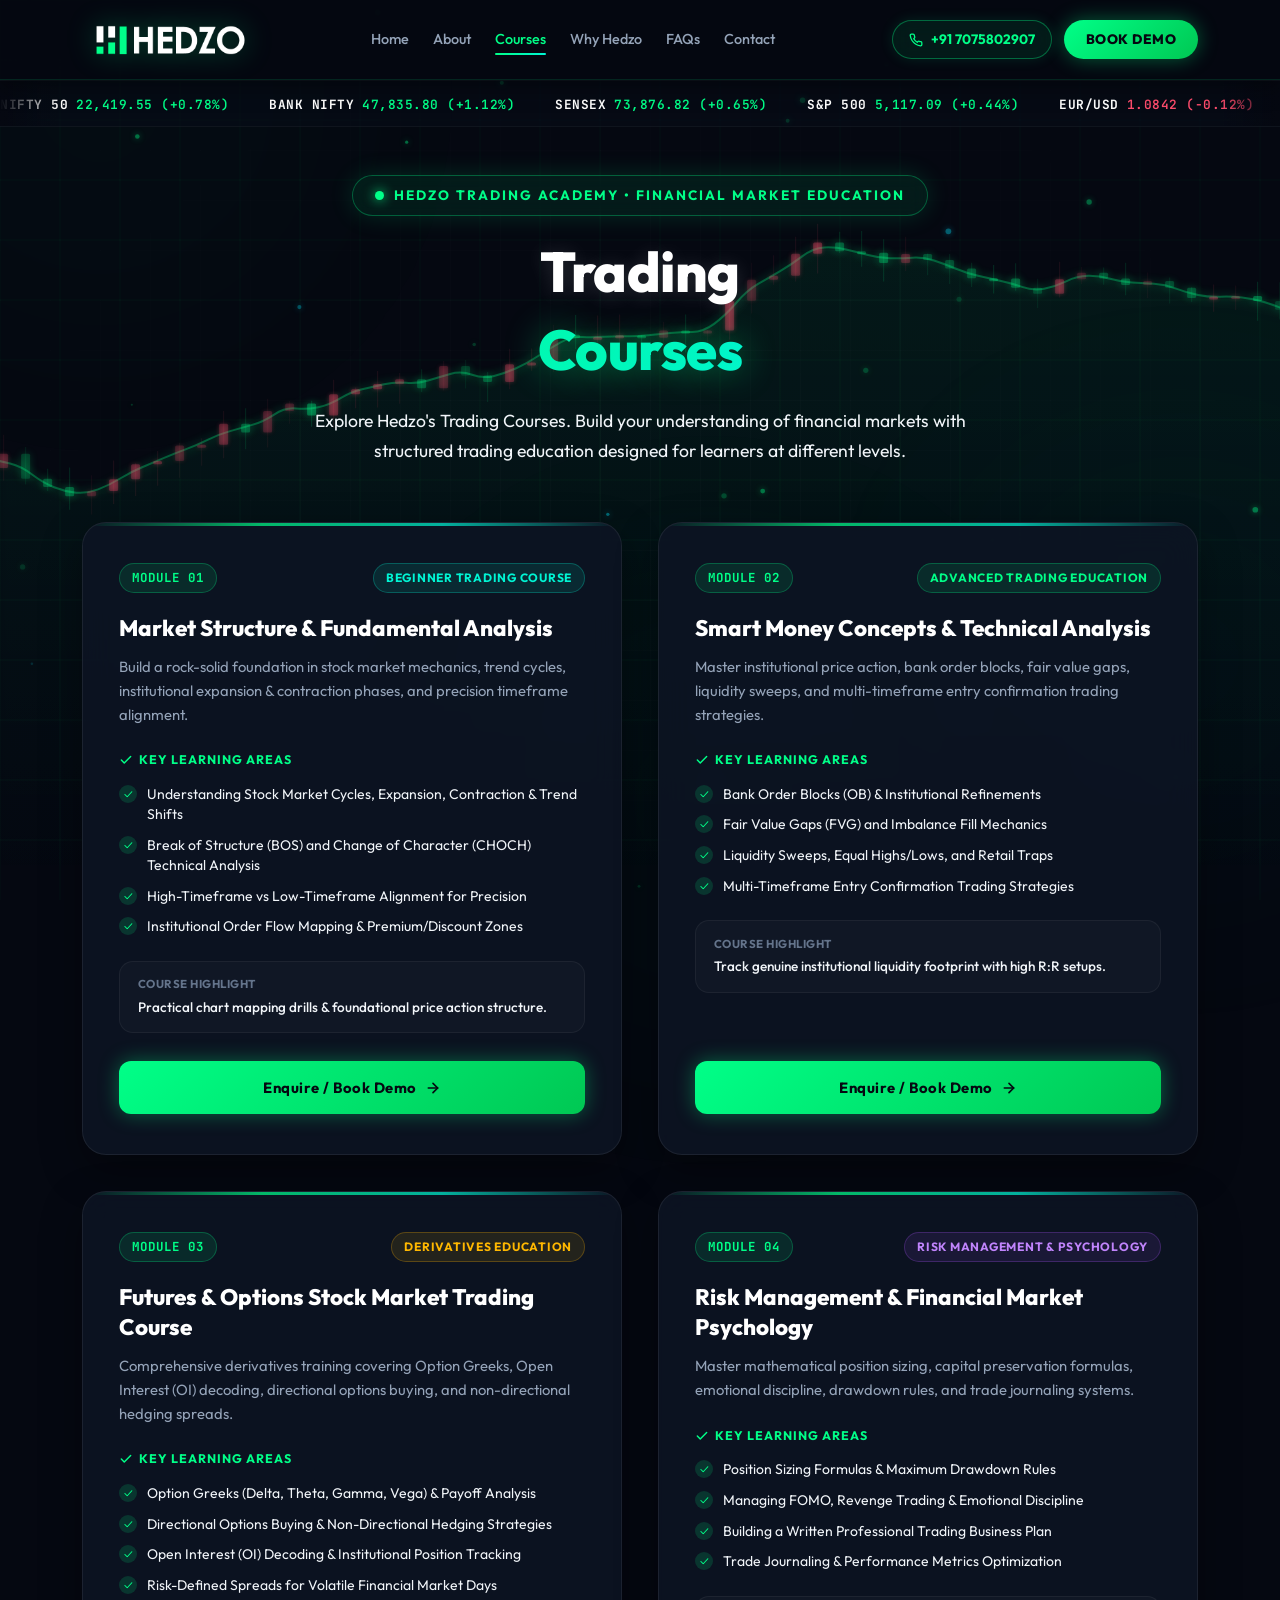
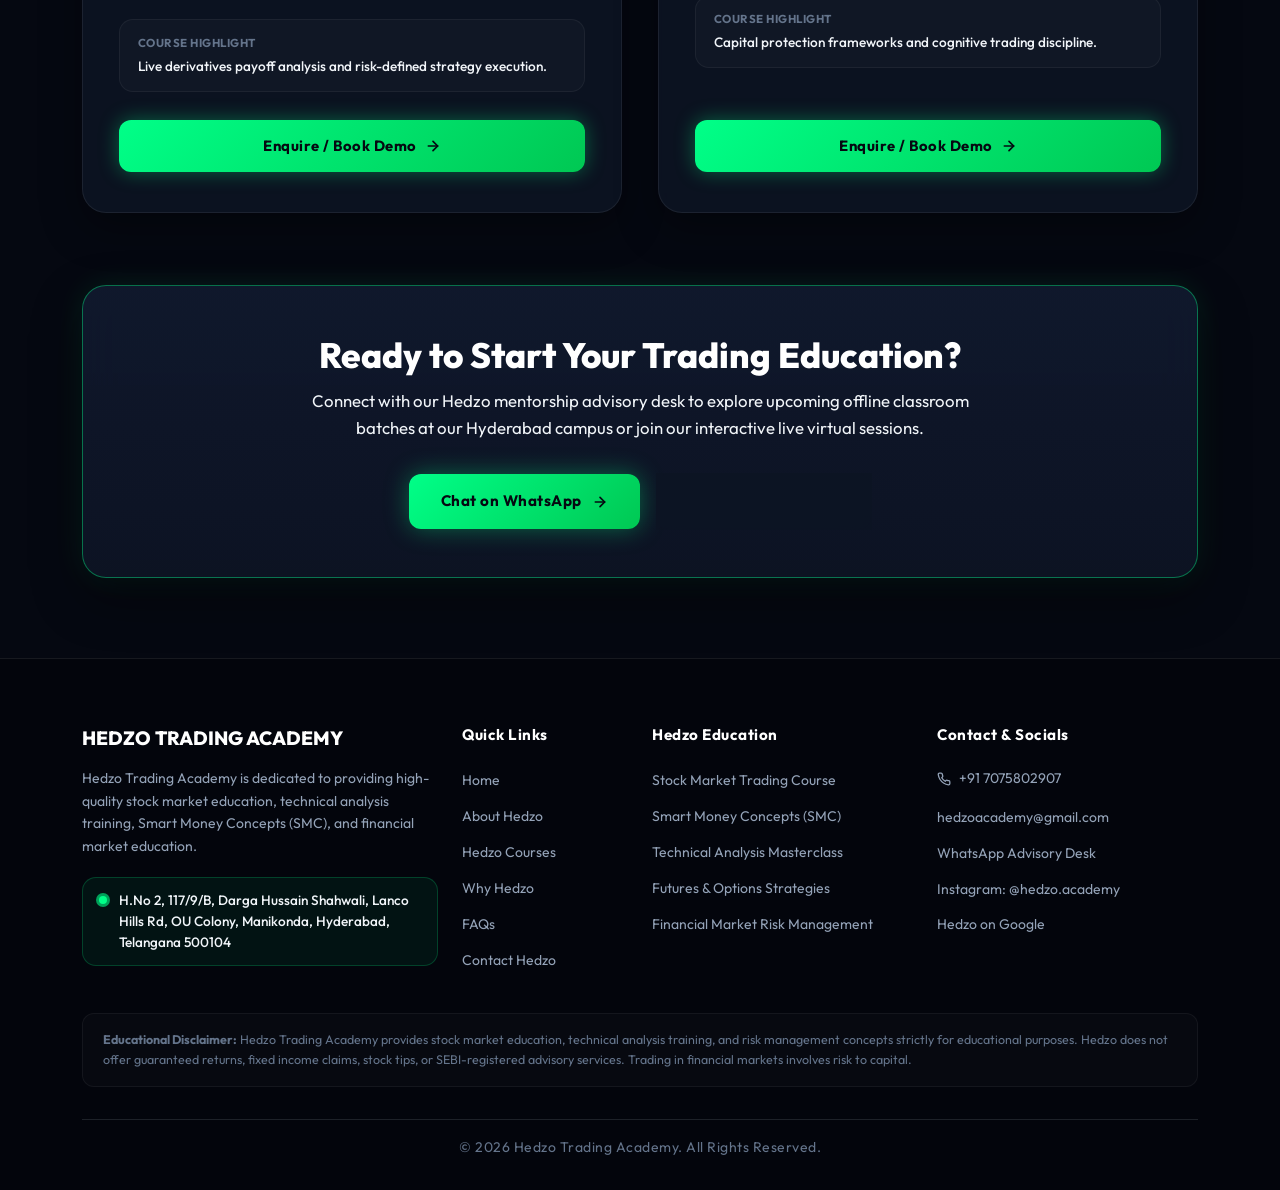
==== commit fb8ad50a: "31-08" ====
--- a/courses/index.html
+++ b/courses/index.html
@@ -1,14 +1,17 @@
 <!DOCTYPE html>
 <html lang="en">
+
 <head>
   <meta charset="UTF-8">
   <meta name="viewport" content="width=device-width, initial-scale=1.0">
   <meta http-equiv="X-UA-Compatible" content="ie=edge">
-  
+
   <!-- SEO Title & Meta Description -->
   <title>Hedzo Trading Courses | Trading Education</title>
-  <meta name="description" content="Explore Hedzo Trading Academy's trading courses and structured financial market education covering trading concepts, market analysis, strategies and risk management.">
-  <meta name="keywords" content="Hedzo Trading Courses, Hedzo Trading Academy, Learn Trading with Hedzo, Stock Market Trading Course, Technical Analysis, Smart Money Concepts, Futures and Options, Risk Management, Financial Market Education, Beginner Trading Course, Advanced Trading Education, Hedzo">
+  <meta name="description"
+    content="Explore Hedzo Trading Academy's trading courses and structured financial market education covering trading concepts, market analysis, strategies and risk management.">
+  <meta name="keywords"
+    content="Hedzo Trading Courses, Hedzo Trading Academy, Learn Trading with Hedzo, Stock Market Trading Course, Technical Analysis, Smart Money Concepts, Futures and Options, Risk Management, Financial Market Education, Beginner Trading Course, Advanced Trading Education, Hedzo">
   <meta name="author" content="Hedzo Trading Academy">
   <meta name="theme-color" content="#050811">
   <link rel="canonical" href="https://hedzo.co.in/courses">
@@ -16,7 +19,8 @@
   <!-- OpenGraph Metadata -->
   <meta property="og:site_name" content="Hedzo Trading Academy">
   <meta property="og:title" content="Hedzo Trading Courses | Trading Education">
-  <meta property="og:description" content="Explore Hedzo Trading Academy's trading courses and structured financial market education covering trading concepts, market analysis, strategies and risk management.">
+  <meta property="og:description"
+    content="Explore Hedzo Trading Academy's trading courses and structured financial market education covering trading concepts, market analysis, strategies and risk management.">
   <meta property="og:type" content="website">
   <meta property="og:url" content="https://hedzo.co.in/courses">
   <meta property="og:image" content="https://hedzo.co.in/assets/logo/Hedzo.png">
@@ -24,22 +28,26 @@
   <!-- Twitter Card Metadata -->
   <meta name="twitter:card" content="summary_large_image">
   <meta name="twitter:title" content="Hedzo Trading Courses | Trading Education">
-  <meta name="twitter:description" content="Explore Hedzo Trading Academy's trading courses and structured financial market education covering trading concepts, market analysis, strategies and risk management.">
+  <meta name="twitter:description"
+    content="Explore Hedzo Trading Academy's trading courses and structured financial market education covering trading concepts, market analysis, strategies and risk management.">
   <meta name="twitter:image" content="https://hedzo.co.in/assets/logo/Hedzo.png">
 
   <!-- Favicon Links -->
   <link rel="icon" type="image/png" href="../assets/favicon.png">
   <link rel="shortcut icon" type="image/png" href="../assets/favicon.png">
   <link rel="apple-touch-icon" href="../assets/favicon.png">
-  
+
   <!-- Google Fonts: Outfit, Inter, JetBrains Mono -->
   <link rel="preconnect" href="https://fonts.googleapis.com">
   <link rel="preconnect" href="https://fonts.gstatic.com" crossorigin>
-  <link href="https://fonts.googleapis.com/css2?family=Inter:wght@400;500;600;700&family=JetBrains+Mono:wght@500;700;800&family=Outfit:wght@400;500;600;700;800;900&display=swap" rel="stylesheet">
-  
+  <link
+    href="https://fonts.googleapis.com/css2?family=Inter:wght@400;500;600;700&family=JetBrains+Mono:wght@500;700;800&family=Outfit:wght@400;500;600;700;800;900&display=swap"
+    rel="stylesheet">
+
   <!-- Bootstrap 5 CSS (Grid & Utilities) -->
-  <link href="https://cdn.jsdelivr.net/npm/bootstrap@5.3.3/dist/css/bootstrap.min.css" rel="stylesheet" integrity="sha384-QWTKZyjpPEjISv5WaRU9OFeRpok6YctnYmDr5pNlyT2bRjXh0JMhjY6hW+ALEwIH" crossorigin="anonymous">
-  
+  <link href="https://cdn.jsdelivr.net/npm/bootstrap@5.3.3/dist/css/bootstrap.min.css" rel="stylesheet"
+    integrity="sha384-QWTKZyjpPEjISv5WaRU9OFeRpok6YctnYmDr5pNlyT2bRjXh0JMhjY6hW+ALEwIH" crossorigin="anonymous">
+
   <!-- AOS (Animate On Scroll) CSS -->
   <link rel="stylesheet" href="https://unpkg.com/aos@next/dist/aos.css" />
 
@@ -109,7 +117,33 @@
     ]
   }
   </script>
+  <!-- Google tag (gtag.js) -->
+  <script async src="https://www.googletagmanager.com/gtag/js?id=AW-18402641365"></script>
+  <script>
+    window.dataLayer = window.dataLayer || [];
+    function gtag() { dataLayer.push(arguments); }
+    gtag('js', new Date());
+
+    gtag('config', 'AW-18402641365');
+  </script>
+
+  <!-- Google Ads Contact Conversion Tracking -->
+  <script>
+  function gtag_report_conversion(url) {
+    var callback = function () {
+      if (typeof(url) != 'undefined') {
+        window.location = url;
+      }
+    };
+    gtag('event', 'conversion', {
+        'send_to': 'AW-18402641365/_skOCIvKk-scENWLiMdE',
+        'event_callback': callback
+    });
+    return false;
+  }
+  </script>
 </head>
+
 <body>
 
   <!-- Background Animated Canvas (Exact Match to index.html) -->
@@ -131,12 +165,8 @@
       <div class="container">
         <div class="d-flex align-items-center justify-content-between">
           <a href="/" class="navbar-brand-wrapper" aria-label="Hedzo Trading Academy Home">
-            <img 
-              src="https://hedzo.co.in/assets/logo/Hedzo.png" 
-              alt="Hedzo Trading Academy Logo" 
-              class="brand-logo-img" 
-              onerror="this.onerror=null; this.src='../assets/Hedzo.png';"
-            >
+            <img src="https://hedzo.co.in/assets/logo/Hedzo.png" alt="Hedzo Trading Academy Logo" class="brand-logo-img"
+              onerror="this.onerror=null; this.src='../assets/Hedzo.png';">
           </a>
 
           <!-- Desktop Links (Unified Global Navbar) -->
@@ -146,27 +176,34 @@
             <li><a href="/courses" class="nav-link-custom active">Courses</a></li>
             <li><a href="/why-hedzo" class="nav-link-custom">Why Hedzo</a></li>
             <li><a href="/faqs" class="nav-link-custom">FAQs</a></li>
-            <li><a href="/contact" class="nav-link-custom">Contact</a></li>
+            <li><a href="/contact" class="nav-link-custom" onclick="return gtag_report_conversion('/contact')">Contact</a></li>
           </ul>
 
           <div class="navbar-action-buttons">
             <!-- Always-visible Call Button (Desktop + Mobile) -->
-            <a href="tel:+917075802907" class="navbar-call-btn" id="navCallBtn" title="Call Hedzo Trading Academy: +91 7075802907" aria-label="Call +91 7075802907">
-              <svg width="14" height="14" viewBox="0 0 24 24" fill="none" stroke="currentColor" stroke-width="2.2" stroke-linecap="round" stroke-linejoin="round" class="call-icon">
-                <path d="M22 16.92v3a2 2 0 0 1-2.18 2 19.79 19.79 0 0 1-8.63-3.07 19.5 19.5 0 0 1-6-6 19.79 19.79 0 0 1-3.07-8.67A2 2 0 0 1 4.11 2h3a2 2 0 0 1 2 1.72 12.84 12.84 0 0 0 .7 2.81 2 2 0 0 1-.45 2.11L8.09 9.91a16 16 0 0 0 6 6l1.27-1.27a2 2 0 0 1 2.11-.45 12.84 12.84 0 0 0 2.81.7A2 2 0 0 1 22 16.92z"></path>
+            <a href="tel:+917075802907" class="navbar-call-btn" id="navCallBtn"
+              title="Call Hedzo Trading Academy: +91 7075802907" aria-label="Call +91 7075802907" onclick="return gtag_report_conversion('tel:+917075802907')">
+              <svg width="14" height="14" viewBox="0 0 24 24" fill="none" stroke="currentColor" stroke-width="2.2"
+                stroke-linecap="round" stroke-linejoin="round" class="call-icon">
+                <path
+                  d="M22 16.92v3a2 2 0 0 1-2.18 2 19.79 19.79 0 0 1-8.63-3.07 19.5 19.5 0 0 1-6-6 19.79 19.79 0 0 1-3.07-8.67A2 2 0 0 1 4.11 2h3a2 2 0 0 1 2 1.72 12.84 12.84 0 0 0 .7 2.81 2 2 0 0 1-.45 2.11L8.09 9.91a16 16 0 0 0 6 6l1.27-1.27a2 2 0 0 1 2.11-.45 12.84 12.84 0 0 0 2.81.7A2 2 0 0 1 22 16.92z">
+                </path>
               </svg>
               <span class="call-text d-none d-sm-inline">+91 7075802907</span>
               <span class="call-text d-inline d-sm-none">Call</span>
             </a>
 
             <!-- 🟢 BOOK DEMO Button: Visible on DESKTOP navbar ONLY (hidden on mobile navbar) -->
-            <a href="https://wa.me/917075802907?text=Hi%2C%20I%20want%20to%20book%20a%20free%20demo%20class%20for%20Hedzo%20Trading%20Courses." target="_blank" rel="noopener noreferrer" class="btn-navbar-book-demo d-none d-lg-inline-flex" id="navBookDemoBtn" aria-label="Book Free Demo Class on WhatsApp">
+            <a href="https://wa.me/917075802907?text=Hi%2C%20I%20want%20to%20book%20a%20free%20demo%20class%20for%20Hedzo%20Trading%20Courses."
+              target="_blank" rel="noopener noreferrer" class="btn-navbar-book-demo d-none d-lg-inline-flex"
+              id="navBookDemoBtn" aria-label="Book Free Demo Class on WhatsApp" onclick="return gtag_report_conversion('https://wa.me/917075802907?text=Hi%2C%20I%20want%20to%20book%20a%20free%20demo%20class%20for%20Hedzo%20Trading%20Courses.')">
               <span>BOOK DEMO</span>
             </a>
 
             <!-- Mobile Hamburger Toggle Button -->
             <button class="nav-toggle-btn" id="navToggleBtn" aria-label="Toggle navigation menu" aria-expanded="false">
-              <svg width="22" height="22" viewBox="0 0 24 24" fill="none" stroke="currentColor" stroke-width="2" stroke-linecap="round" stroke-linejoin="round">
+              <svg width="22" height="22" viewBox="0 0 24 24" fill="none" stroke="currentColor" stroke-width="2"
+                stroke-linecap="round" stroke-linejoin="round">
                 <line x1="4" y1="6" x2="20" y2="6"></line>
                 <line x1="4" y1="12" x2="20" y2="12"></line>
                 <line x1="4" y1="18" x2="20" y2="18"></line>
@@ -185,10 +222,12 @@
         <li><a href="/courses" class="mobile-nav-link active"><span>Courses</span> <span>&rarr;</span></a></li>
         <li><a href="/why-hedzo" class="mobile-nav-link"><span>Why Hedzo</span> <span>&rarr;</span></a></li>
         <li><a href="/faqs" class="mobile-nav-link"><span>FAQs</span> <span>&rarr;</span></a></li>
-        <li><a href="/contact" class="mobile-nav-link"><span>Contact Us</span> <span>&rarr;</span></a></li>
+        <li><a href="/contact" class="mobile-nav-link" onclick="return gtag_report_conversion('/contact')"><span>Contact Us</span> <span>&rarr;</span></a></li>
       </ul>
       <div class="mobile-nav-footer">
-        <a href="https://wa.me/917075802907?text=Hi%2C%20I%20want%20to%20book%20a%20free%20demo%20class%20for%20Hedzo%20Trading%20Courses." target="_blank" rel="noopener noreferrer" class="btn-navbar-book-demo w-100 justify-content-center" id="mobileDrawerBookDemoBtn" aria-label="Book Free Demo Class on WhatsApp">
+        <a href="https://wa.me/917075802907?text=Hi%2C%20I%20want%20to%20book%20a%20free%20demo%20class%20for%20Hedzo%20Trading%20Courses."
+          target="_blank" rel="noopener noreferrer" class="btn-navbar-book-demo w-100 justify-content-center"
+          id="mobileDrawerBookDemoBtn" aria-label="Book Free Demo Class on WhatsApp" onclick="return gtag_report_conversion('https://wa.me/917075802907?text=Hi%2C%20I%20want%20to%20book%20a%20free%20demo%20class%20for%20Hedzo%20Trading%20Courses.')">
           <span>BOOK DEMO</span>
         </a>
       </div>
@@ -197,23 +236,39 @@
     <!-- Live Market Ticker Strip (Contained & Non-Overflowing) -->
     <section class="market-ticker-wrapper" aria-label="Live Market Indicators">
       <div class="ticker-track">
-        <div class="ticker-item"><span class="ticker-symbol">NIFTY 50</span> <span class="bull-val">22,419.55 (+0.78%)</span></div>
-        <div class="ticker-item"><span class="ticker-symbol">BANK NIFTY</span> <span class="bull-val">47,835.80 (+1.12%)</span></div>
-        <div class="ticker-item"><span class="ticker-symbol">SENSEX</span> <span class="bull-val">73,876.82 (+0.65%)</span></div>
-        <div class="ticker-item"><span class="ticker-symbol">S&amp;P 500</span> <span class="bull-val">5,117.09 (+0.44%)</span></div>
-        <div class="ticker-item"><span class="ticker-symbol">EUR/USD</span> <span class="bear-val">1.0842 (-0.12%)</span></div>
-        <div class="ticker-item"><span class="ticker-symbol">BTC/USDT</span> <span class="bull-val">64,280.00 (+2.85%)</span></div>
-        <div class="ticker-item"><span class="ticker-symbol">CRUDE OIL</span> <span class="bear-val">82.15 (-0.35%)</span></div>
-        <div class="ticker-item"><span class="ticker-symbol">GOLD (XAU)</span> <span class="bull-val">2,324.40 (+0.52%)</span></div>
+        <div class="ticker-item"><span class="ticker-symbol">NIFTY 50</span> <span class="bull-val">22,419.55
+            (+0.78%)</span></div>
+        <div class="ticker-item"><span class="ticker-symbol">BANK NIFTY</span> <span class="bull-val">47,835.80
+            (+1.12%)</span></div>
+        <div class="ticker-item"><span class="ticker-symbol">SENSEX</span> <span class="bull-val">73,876.82
+            (+0.65%)</span></div>
+        <div class="ticker-item"><span class="ticker-symbol">S&amp;P 500</span> <span class="bull-val">5,117.09
+            (+0.44%)</span></div>
+        <div class="ticker-item"><span class="ticker-symbol">EUR/USD</span> <span class="bear-val">1.0842
+            (-0.12%)</span></div>
+        <div class="ticker-item"><span class="ticker-symbol">BTC/USDT</span> <span class="bull-val">64,280.00
+            (+2.85%)</span></div>
+        <div class="ticker-item"><span class="ticker-symbol">CRUDE OIL</span> <span class="bear-val">82.15
+            (-0.35%)</span></div>
+        <div class="ticker-item"><span class="ticker-symbol">GOLD (XAU)</span> <span class="bull-val">2,324.40
+            (+0.52%)</span></div>
         <!-- Duplicated for seamless loop -->
-        <div class="ticker-item"><span class="ticker-symbol">NIFTY 50</span> <span class="bull-val">22,419.55 (+0.78%)</span></div>
-        <div class="ticker-item"><span class="ticker-symbol">BANK NIFTY</span> <span class="bull-val">47,835.80 (+1.12%)</span></div>
-        <div class="ticker-item"><span class="ticker-symbol">SENSEX</span> <span class="bull-val">73,876.82 (+0.65%)</span></div>
-        <div class="ticker-item"><span class="ticker-symbol">S&amp;P 500</span> <span class="bull-val">5,117.09 (+0.44%)</span></div>
-        <div class="ticker-item"><span class="ticker-symbol">EUR/USD</span> <span class="bear-val">1.0842 (-0.12%)</span></div>
-        <div class="ticker-item"><span class="ticker-symbol">BTC/USDT</span> <span class="bull-val">64,280.00 (+2.85%)</span></div>
-        <div class="ticker-item"><span class="ticker-symbol">CRUDE OIL</span> <span class="bear-val">82.15 (-0.35%)</span></div>
-        <div class="ticker-item"><span class="ticker-symbol">GOLD (XAU)</span> <span class="bull-val">2,324.40 (+0.52%)</span></div>
+        <div class="ticker-item"><span class="ticker-symbol">NIFTY 50</span> <span class="bull-val">22,419.55
+            (+0.78%)</span></div>
+        <div class="ticker-item"><span class="ticker-symbol">BANK NIFTY</span> <span class="bull-val">47,835.80
+            (+1.12%)</span></div>
+        <div class="ticker-item"><span class="ticker-symbol">SENSEX</span> <span class="bull-val">73,876.82
+            (+0.65%)</span></div>
+        <div class="ticker-item"><span class="ticker-symbol">S&amp;P 500</span> <span class="bull-val">5,117.09
+            (+0.44%)</span></div>
+        <div class="ticker-item"><span class="ticker-symbol">EUR/USD</span> <span class="bear-val">1.0842
+            (-0.12%)</span></div>
+        <div class="ticker-item"><span class="ticker-symbol">BTC/USDT</span> <span class="bull-val">64,280.00
+            (+2.85%)</span></div>
+        <div class="ticker-item"><span class="ticker-symbol">CRUDE OIL</span> <span class="bear-val">82.15
+            (-0.35%)</span></div>
+        <div class="ticker-item"><span class="ticker-symbol">GOLD (XAU)</span> <span class="bull-val">2,324.40
+            (+0.52%)</span></div>
       </div>
     </section>
 
@@ -237,7 +292,8 @@
             </h1>
 
             <p class="hero-subtitle" data-aos="fade-up" data-aos-duration="700" data-aos-delay="100">
-              Explore Hedzo's Trading Courses. Build your understanding of financial markets with structured trading education designed for learners at different levels.
+              Explore Hedzo's Trading Courses. Build your understanding of financial markets with structured trading
+              education designed for learners at different levels.
             </p>
           </div>
 
@@ -254,12 +310,14 @@
                   </div>
                   <h2 class="course-card-title">Market Structure &amp; Fundamental Analysis</h2>
                   <p class="course-card-desc">
-                    Build a rock-solid foundation in stock market mechanics, trend cycles, institutional expansion &amp; contraction phases, and precision timeframe alignment.
+                    Build a rock-solid foundation in stock market mechanics, trend cycles, institutional expansion &amp;
+                    contraction phases, and precision timeframe alignment.
                   </p>
                 </div>
 
                 <div class="course-section-subhead">
-                  <svg width="14" height="14" viewBox="0 0 24 24" fill="none" stroke="currentColor" stroke-width="2.5" stroke-linecap="round" stroke-linejoin="round">
+                  <svg width="14" height="14" viewBox="0 0 24 24" fill="none" stroke="currentColor" stroke-width="2.5"
+                    stroke-linecap="round" stroke-linejoin="round">
                     <polyline points="20 6 9 17 4 12"></polyline>
                   </svg>
                   <span>Key Learning Areas</span>
@@ -285,14 +343,17 @@
 
                 <div class="course-highlights-box">
                   <div class="course-highlight-label">Course Highlight</div>
-                  <div class="course-highlight-text">Practical chart mapping drills &amp; foundational price action structure.</div>
+                  <div class="course-highlight-text">Practical chart mapping drills &amp; foundational price action
+                    structure.</div>
                 </div>
               </div>
 
               <div class="course-card-actions">
-                <a href="https://wa.me/917075802907?text=Hi%2C%20I%20am%20interested%20in%20the%20Market%20Structure%20%26%20Fundamental%20Analysis%20Course%20at%20Hedzo." target="_blank" rel="noopener noreferrer" class="course-btn-primary">
+                <a href="https://wa.me/917075802907?text=Hi%2C%20I%20am%20interested%20in%20the%20Market%20Structure%20%26%20Fundamental%20Analysis%20Course%20at%20Hedzo."
+                  target="_blank" rel="noopener noreferrer" class="course-btn-primary" onclick="return gtag_report_conversion('https://wa.me/917075802907?text=Hi%2C%20I%20am%20interested%20in%20the%20Market%20Structure%20%26%20Fundamental%20Analysis%20Course%20at%20Hedzo.')">
                   <span>Enquire / Book Demo</span>
-                  <svg width="16" height="16" viewBox="0 0 24 24" fill="none" stroke="currentColor" stroke-width="2.5" stroke-linecap="round" stroke-linejoin="round">
+                  <svg width="16" height="16" viewBox="0 0 24 24" fill="none" stroke="currentColor" stroke-width="2.5"
+                    stroke-linecap="round" stroke-linejoin="round">
                     <line x1="5" y1="12" x2="19" y2="12"></line>
                     <polyline points="12 5 19 12 12 19"></polyline>
                   </svg>
@@ -310,12 +371,14 @@
                   </div>
                   <h2 class="course-card-title">Smart Money Concepts &amp; Technical Analysis</h2>
                   <p class="course-card-desc">
-                    Master institutional price action, bank order blocks, fair value gaps, liquidity sweeps, and multi-timeframe entry confirmation trading strategies.
+                    Master institutional price action, bank order blocks, fair value gaps, liquidity sweeps, and
+                    multi-timeframe entry confirmation trading strategies.
                   </p>
                 </div>
 
                 <div class="course-section-subhead">
-                  <svg width="14" height="14" viewBox="0 0 24 24" fill="none" stroke="currentColor" stroke-width="2.5" stroke-linecap="round" stroke-linejoin="round">
+                  <svg width="14" height="14" viewBox="0 0 24 24" fill="none" stroke="currentColor" stroke-width="2.5"
+                    stroke-linecap="round" stroke-linejoin="round">
                     <polyline points="20 6 9 17 4 12"></polyline>
                   </svg>
                   <span>Key Learning Areas</span>
@@ -341,14 +404,17 @@
 
                 <div class="course-highlights-box">
                   <div class="course-highlight-label">Course Highlight</div>
-                  <div class="course-highlight-text">Track genuine institutional liquidity footprint with high R:R setups.</div>
+                  <div class="course-highlight-text">Track genuine institutional liquidity footprint with high R:R
+                    setups.</div>
                 </div>
               </div>
 
               <div class="course-card-actions">
-                <a href="https://wa.me/917075802907?text=Hi%2C%20I%20am%20interested%20in%20the%20Smart%20Money%20Concepts%20(SMC)%20Course%20at%20Hedzo." target="_blank" rel="noopener noreferrer" class="course-btn-primary">
+                <a href="https://wa.me/917075802907?text=Hi%2C%20I%20am%20interested%20in%20the%20Smart%20Money%20Concepts%20(SMC)%20Course%20at%20Hedzo."
+                  target="_blank" rel="noopener noreferrer" class="course-btn-primary" onclick="return gtag_report_conversion('https://wa.me/917075802907?text=Hi%2C%20I%20am%20interested%20in%20the%20Smart%20Money%20Concepts%20(SMC)%20Course%20at%20Hedzo.')">
                   <span>Enquire / Book Demo</span>
-                  <svg width="16" height="16" viewBox="0 0 24 24" fill="none" stroke="currentColor" stroke-width="2.5" stroke-linecap="round" stroke-linejoin="round">
+                  <svg width="16" height="16" viewBox="0 0 24 24" fill="none" stroke="currentColor" stroke-width="2.5"
+                    stroke-linecap="round" stroke-linejoin="round">
                     <line x1="5" y1="12" x2="19" y2="12"></line>
                     <polyline points="12 5 19 12 12 19"></polyline>
                   </svg>
@@ -366,12 +432,14 @@
                   </div>
                   <h2 class="course-card-title">Futures &amp; Options Stock Market Trading Course</h2>
                   <p class="course-card-desc">
-                    Comprehensive derivatives training covering Option Greeks, Open Interest (OI) decoding, directional options buying, and non-directional hedging spreads.
+                    Comprehensive derivatives training covering Option Greeks, Open Interest (OI) decoding, directional
+                    options buying, and non-directional hedging spreads.
                   </p>
                 </div>
 
                 <div class="course-section-subhead">
-                  <svg width="14" height="14" viewBox="0 0 24 24" fill="none" stroke="currentColor" stroke-width="2.5" stroke-linecap="round" stroke-linejoin="round">
+                  <svg width="14" height="14" viewBox="0 0 24 24" fill="none" stroke="currentColor" stroke-width="2.5"
+                    stroke-linecap="round" stroke-linejoin="round">
                     <polyline points="20 6 9 17 4 12"></polyline>
                   </svg>
                   <span>Key Learning Areas</span>
@@ -397,14 +465,17 @@
 
                 <div class="course-highlights-box">
                   <div class="course-highlight-label">Course Highlight</div>
-                  <div class="course-highlight-text">Live derivatives payoff analysis and risk-defined strategy execution.</div>
+                  <div class="course-highlight-text">Live derivatives payoff analysis and risk-defined strategy
+                    execution.</div>
                 </div>
               </div>
 
               <div class="course-card-actions">
-                <a href="https://wa.me/917075802907?text=Hi%2C%20I%20am%20interested%20in%20the%20Futures%20%26%20Options%20Course%20at%20Hedzo." target="_blank" rel="noopener noreferrer" class="course-btn-primary">
+                <a href="https://wa.me/917075802907?text=Hi%2C%20I%20am%20interested%20in%20the%20Futures%20%26%20Options%20Course%20at%20Hedzo."
+                  target="_blank" rel="noopener noreferrer" class="course-btn-primary" onclick="return gtag_report_conversion('https://wa.me/917075802907?text=Hi%2C%20I%20am%20interested%20in%20the%20Futures%20%26%20Options%20Course%20at%20Hedzo.')">
                   <span>Enquire / Book Demo</span>
-                  <svg width="16" height="16" viewBox="0 0 24 24" fill="none" stroke="currentColor" stroke-width="2.5" stroke-linecap="round" stroke-linejoin="round">
+                  <svg width="16" height="16" viewBox="0 0 24 24" fill="none" stroke="currentColor" stroke-width="2.5"
+                    stroke-linecap="round" stroke-linejoin="round">
                     <line x1="5" y1="12" x2="19" y2="12"></line>
                     <polyline points="12 5 19 12 12 19"></polyline>
                   </svg>
@@ -422,12 +493,14 @@
                   </div>
                   <h2 class="course-card-title">Risk Management &amp; Financial Market Psychology</h2>
                   <p class="course-card-desc">
-                    Master mathematical position sizing, capital preservation formulas, emotional discipline, drawdown rules, and trade journaling systems.
+                    Master mathematical position sizing, capital preservation formulas, emotional discipline, drawdown
+                    rules, and trade journaling systems.
                   </p>
                 </div>
 
                 <div class="course-section-subhead">
-                  <svg width="14" height="14" viewBox="0 0 24 24" fill="none" stroke="currentColor" stroke-width="2.5" stroke-linecap="round" stroke-linejoin="round">
+                  <svg width="14" height="14" viewBox="0 0 24 24" fill="none" stroke="currentColor" stroke-width="2.5"
+                    stroke-linecap="round" stroke-linejoin="round">
                     <polyline points="20 6 9 17 4 12"></polyline>
                   </svg>
                   <span>Key Learning Areas</span>
@@ -453,14 +526,17 @@
 
                 <div class="course-highlights-box">
                   <div class="course-highlight-label">Course Highlight</div>
-                  <div class="course-highlight-text">Capital protection frameworks and cognitive trading discipline.</div>
+                  <div class="course-highlight-text">Capital protection frameworks and cognitive trading discipline.
+                  </div>
                 </div>
               </div>
 
               <div class="course-card-actions">
-                <a href="https://wa.me/917075802907?text=Hi%2C%20I%20am%20interested%20in%20the%20Risk%20Management%20%26%20Trading%20Psychology%20Course%20at%20Hedzo." target="_blank" rel="noopener noreferrer" class="course-btn-primary">
+                <a href="https://wa.me/917075802907?text=Hi%2C%20I%20am%20interested%20in%20the%20Risk%20Management%20%26%20Trading%20Psychology%20Course%20at%20Hedzo."
+                  target="_blank" rel="noopener noreferrer" class="course-btn-primary" onclick="return gtag_report_conversion('https://wa.me/917075802907?text=Hi%2C%20I%20am%20interested%20in%20the%20Risk%20Management%20%26%20Trading%20Psychology%20Course%20at%20Hedzo.')">
                   <span>Enquire / Book Demo</span>
-                  <svg width="16" height="16" viewBox="0 0 24 24" fill="none" stroke="currentColor" stroke-width="2.5" stroke-linecap="round" stroke-linejoin="round">
+                  <svg width="16" height="16" viewBox="0 0 24 24" fill="none" stroke="currentColor" stroke-width="2.5"
+                    stroke-linecap="round" stroke-linejoin="round">
                     <line x1="5" y1="12" x2="19" y2="12"></line>
                     <polyline points="12 5 19 12 12 19"></polyline>
                   </svg>
@@ -474,17 +550,20 @@
           <div class="courses-simple-cta" data-aos="fade-up" data-aos-duration="650">
             <h2 class="courses-simple-cta-title">Ready to Start Your Trading Education?</h2>
             <p class="courses-simple-cta-desc">
-              Connect with our Hedzo mentorship advisory desk to explore upcoming offline classroom batches at our Hyderabad campus or join our interactive live virtual sessions.
+              Connect with our Hedzo mentorship advisory desk to explore upcoming offline classroom batches at our
+              Hyderabad campus or join our interactive live virtual sessions.
             </p>
             <div class="courses-simple-cta-btns">
-              <a href="https://wa.me/917075802907?text=Hi%2C%20I%20want%20to%20enquire%20about%20Hedzo%20Trading%20Courses." target="_blank" rel="noopener noreferrer" class="btn-hero-primary">
+              <a href="https://wa.me/917075802907?text=Hi%2C%20I%20want%20to%20enquire%20about%20Hedzo%20Trading%20Courses."
+                target="_blank" rel="noopener noreferrer" class="btn-hero-primary" onclick="return gtag_report_conversion('https://wa.me/917075802907?text=Hi%2C%20I%20want%20to%20enquire%20about%20Hedzo%20Trading%20Courses.')">
                 <span>Chat on WhatsApp</span>
-                <svg width="16" height="16" viewBox="0 0 24 24" fill="none" stroke="currentColor" stroke-width="2.5" stroke-linecap="round" stroke-linejoin="round">
+                <svg width="16" height="16" viewBox="0 0 24 24" fill="none" stroke="currentColor" stroke-width="2.5"
+                  stroke-linecap="round" stroke-linejoin="round">
                   <line x1="5" y1="12" x2="19" y2="12"></line>
                   <polyline points="12 5 19 12 12 19"></polyline>
                 </svg>
               </a>
-              <a href="/contact" class="btn-hero-secondary">
+              <a href="/contact" class="btn-hero-secondary" onclick="return gtag_report_conversion('/contact')">
                 <span>Contact Hedzo Desk</span>
               </a>
             </div>
@@ -503,11 +582,13 @@
           <div class="col-12 col-lg-4">
             <div class="footer-brand-title">HEDZO TRADING ACADEMY</div>
             <p class="footer-desc">
-              Hedzo Trading Academy is dedicated to providing high-quality stock market education, technical analysis training, Smart Money Concepts (SMC), and financial market education.
+              Hedzo Trading Academy is dedicated to providing high-quality stock market education, technical analysis
+              training, Smart Money Concepts (SMC), and financial market education.
             </p>
             <div class="footer-location-badge">
               <span class="live-dot"></span>
-              <span>H.No 2, 117/9/B, Darga Hussain Shahwali, Lanco Hills Rd, OU Colony, Manikonda, Hyderabad, Telangana 500104</span>
+              <span>H.No 2, 117/9/B, Darga Hussain Shahwali, Lanco Hills Rd, OU Colony, Manikonda, Hyderabad, Telangana
+                500104</span>
             </div>
           </div>
 
@@ -520,7 +601,7 @@
               <li class="footer-link-item"><a href="/courses">Hedzo Courses</a></li>
               <li class="footer-link-item"><a href="/why-hedzo">Why Hedzo</a></li>
               <li class="footer-link-item"><a href="/faqs">FAQs</a></li>
-              <li class="footer-link-item"><a href="/contact">Contact Hedzo</a></li>
+              <li class="footer-link-item"><a href="/contact" onclick="return gtag_report_conversion('/contact')">Contact Hedzo</a></li>
             </ul>
           </div>
 
@@ -541,24 +622,30 @@
             <div class="footer-col-heading">Contact &amp; Socials</div>
             <ul class="footer-link-list">
               <li class="footer-link-item">
-                <a href="tel:+917075802907" class="d-inline-flex align-items-center gap-2">
-                  <svg width="14" height="14" viewBox="0 0 24 24" fill="none" stroke="currentColor" stroke-width="2.2" stroke-linecap="round" stroke-linejoin="round">
-                    <path d="M22 16.92v3a2 2 0 0 1-2.18 2 19.79 19.79 0 0 1-8.63-3.07 19.5 19.5 0 0 1-6-6 19.79 19.79 0 0 1-3.07-8.67A2 2 0 0 1 4.11 2h3a2 2 0 0 1 2 1.72 12.84 12.84 0 0 0 .7 2.81 2 2 0 0 1-.45 2.11L8.09 9.91a16 16 0 0 0 6 6l1.27-1.27a2 2 0 0 1 2.11-.45 12.84 12.84 0 0 0 2.81.7A2 2 0 0 1 22 16.92z"></path>
+                <a href="tel:+917075802907" class="d-inline-flex align-items-center gap-2" onclick="return gtag_report_conversion('tel:+917075802907')">
+                  <svg width="14" height="14" viewBox="0 0 24 24" fill="none" stroke="currentColor" stroke-width="2.2"
+                    stroke-linecap="round" stroke-linejoin="round">
+                    <path
+                      d="M22 16.92v3a2 2 0 0 1-2.18 2 19.79 19.79 0 0 1-8.63-3.07 19.5 19.5 0 0 1-6-6 19.79 19.79 0 0 1-3.07-8.67A2 2 0 0 1 4.11 2h3a2 2 0 0 1 2 1.72 12.84 12.84 0 0 0 .7 2.81 2 2 0 0 1-.45 2.11L8.09 9.91a16 16 0 0 0 6 6l1.27-1.27a2 2 0 0 1 2.11-.45 12.84 12.84 0 0 0 2.81.7A2 2 0 0 1 22 16.92z">
+                    </path>
                   </svg>
                   <span>+91 7075802907</span>
                 </a>
               </li>
               <li class="footer-link-item">
-                <a href="mailto:hedzoacademy@gmail.com">hedzoacademy@gmail.com</a>
+                <a href="mailto:hedzoacademy@gmail.com" onclick="return gtag_report_conversion('mailto:hedzoacademy@gmail.com')">hedzoacademy@gmail.com</a>
               </li>
               <li class="footer-link-item">
-                <a href="https://wa.me/917075802907" target="_blank" rel="noopener noreferrer">WhatsApp Advisory Desk</a>
+                <a href="https://wa.me/917075802907" target="_blank" rel="noopener noreferrer" onclick="return gtag_report_conversion('https://wa.me/917075802907')">WhatsApp Advisory
+                  Desk</a>
               </li>
               <li class="footer-link-item">
-                <a href="https://www.instagram.com/hedzo.academy?igsi=NGZibHQxMHphcmlt&utm_source=ig_contact_invite" target="_blank" rel="noopener noreferrer">Instagram: @hedzo.academy</a>
+                <a href="https://www.instagram.com/hedzo.academy?igsi=NGZibHQxMHphcmlt&utm_source=ig_contact_invite"
+                  target="_blank" rel="noopener noreferrer">Instagram: @hedzo.academy</a>
               </li>
               <li class="footer-link-item">
-                <a href="https://share.google/PA1BuHLwv5aj3FNFn" target="_blank" rel="noopener noreferrer">Hedzo on Google</a>
+                <a href="https://share.google/PA1BuHLwv5aj3FNFn" target="_blank" rel="noopener noreferrer">Hedzo on
+                  Google</a>
               </li>
             </ul>
           </div>
@@ -566,7 +653,10 @@
 
         <!-- Educational Disclaimer Box -->
         <div class="disclaimer-box">
-          <strong>Educational Disclaimer:</strong> Hedzo Trading Academy provides stock market education, technical analysis training, and risk management concepts strictly for educational purposes. Hedzo does not offer guaranteed returns, fixed income claims, stock tips, or SEBI-registered advisory services. Trading in financial markets involves risk to capital.
+          <strong>Educational Disclaimer:</strong> Hedzo Trading Academy provides stock market education, technical
+          analysis training, and risk management concepts strictly for educational purposes. Hedzo does not offer
+          guaranteed returns, fixed income claims, stock tips, or SEBI-registered advisory services. Trading in
+          financial markets involves risk to capital.
         </div>
 
         <div class="text-center pt-3 border-top border-secondary border-opacity-25">
@@ -583,9 +673,12 @@
   <div class="toast-container-custom" id="toastContainer"></div>
 
   <!-- Custom & Library Scripts -->
-  <script src="https://cdn.jsdelivr.net/npm/bootstrap@5.3.3/dist/js/bootstrap.bundle.min.js" integrity="sha384-YvpcrYf0tY3lHB60NNkmXc5s9fDVZLESaAA55NDzOxhy9GkcIdslK1eN7N6jIeHz" crossorigin="anonymous"></script>
+  <script src="https://cdn.jsdelivr.net/npm/bootstrap@5.3.3/dist/js/bootstrap.bundle.min.js"
+    integrity="sha384-YvpcrYf0tY3lHB60NNkmXc5s9fDVZLESaAA55NDzOxhy9GkcIdslK1eN7N6jIeHz"
+    crossorigin="anonymous"></script>
   <script src="https://unpkg.com/aos@next/dist/aos.js"></script>
   <script src="../js/trading-canvas.js"></script>
   <script src="../js/app.js"></script>
 </body>
-</html>
+
+</html>
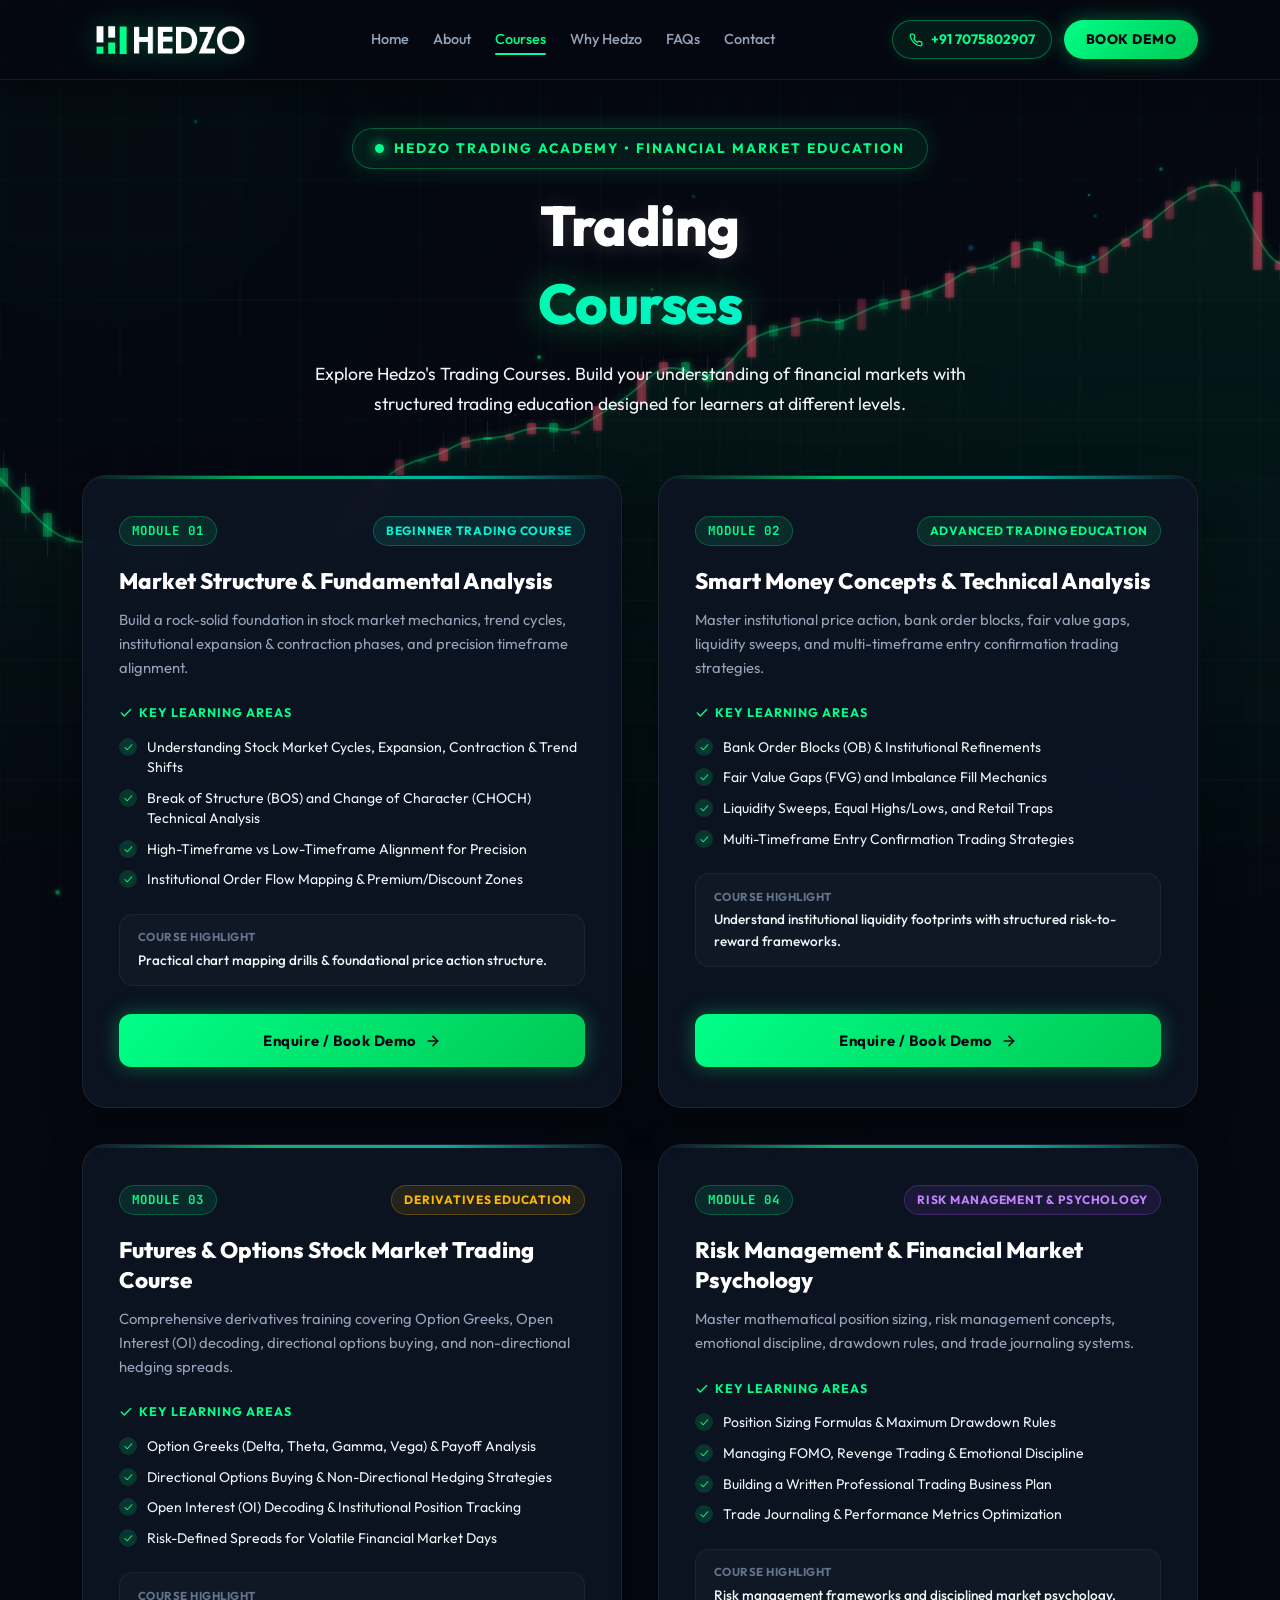
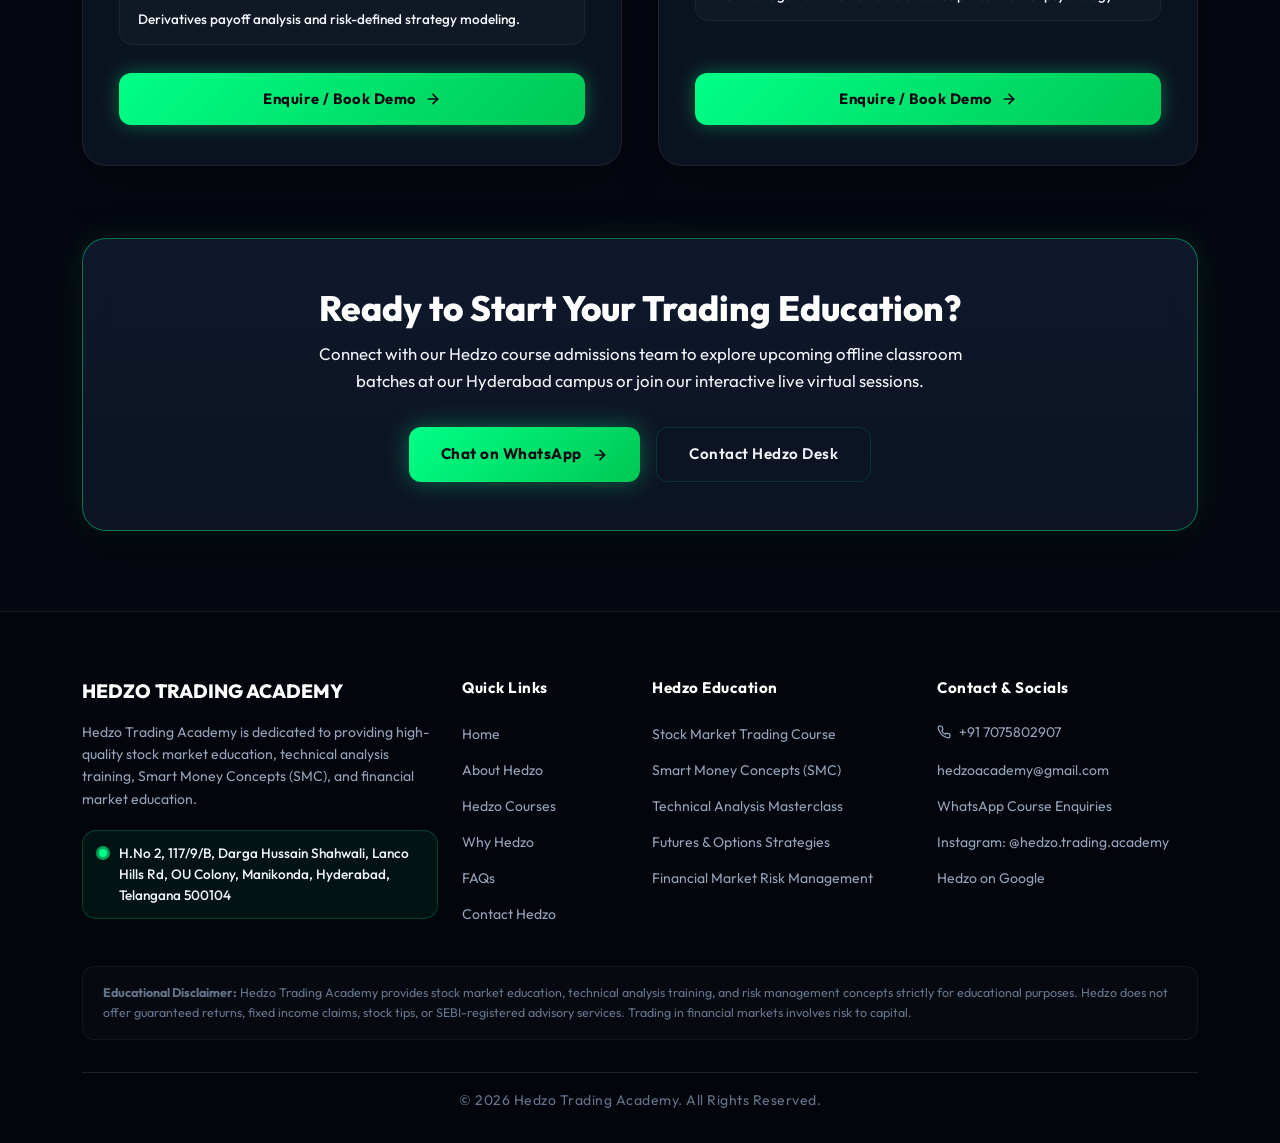
==== commit 9cb78351: "Update site content for Meta Ads compliance, update Instagram URL, and configure cache control heade" ====
--- a/courses/index.html
+++ b/courses/index.html
@@ -52,7 +52,7 @@
   <link rel="stylesheet" href="https://unpkg.com/aos@next/dist/aos.css" />
 
   <!-- Custom Design System Stylesheet -->
-  <link rel="stylesheet" href="../css/style.css">
+  <link rel="stylesheet" href="../css/style.css?v=2.1">
 
   <!-- Structured Data JSON-LD (EducationalOrganization & Course List) -->
   <script type="application/ld+json">
@@ -233,45 +233,6 @@
       </div>
     </div>
 
-    <!-- Live Market Ticker Strip (Contained & Non-Overflowing) -->
-    <section class="market-ticker-wrapper" aria-label="Live Market Indicators">
-      <div class="ticker-track">
-        <div class="ticker-item"><span class="ticker-symbol">NIFTY 50</span> <span class="bull-val">22,419.55
-            (+0.78%)</span></div>
-        <div class="ticker-item"><span class="ticker-symbol">BANK NIFTY</span> <span class="bull-val">47,835.80
-            (+1.12%)</span></div>
-        <div class="ticker-item"><span class="ticker-symbol">SENSEX</span> <span class="bull-val">73,876.82
-            (+0.65%)</span></div>
-        <div class="ticker-item"><span class="ticker-symbol">S&amp;P 500</span> <span class="bull-val">5,117.09
-            (+0.44%)</span></div>
-        <div class="ticker-item"><span class="ticker-symbol">EUR/USD</span> <span class="bear-val">1.0842
-            (-0.12%)</span></div>
-        <div class="ticker-item"><span class="ticker-symbol">BTC/USDT</span> <span class="bull-val">64,280.00
-            (+2.85%)</span></div>
-        <div class="ticker-item"><span class="ticker-symbol">CRUDE OIL</span> <span class="bear-val">82.15
-            (-0.35%)</span></div>
-        <div class="ticker-item"><span class="ticker-symbol">GOLD (XAU)</span> <span class="bull-val">2,324.40
-            (+0.52%)</span></div>
-        <!-- Duplicated for seamless loop -->
-        <div class="ticker-item"><span class="ticker-symbol">NIFTY 50</span> <span class="bull-val">22,419.55
-            (+0.78%)</span></div>
-        <div class="ticker-item"><span class="ticker-symbol">BANK NIFTY</span> <span class="bull-val">47,835.80
-            (+1.12%)</span></div>
-        <div class="ticker-item"><span class="ticker-symbol">SENSEX</span> <span class="bull-val">73,876.82
-            (+0.65%)</span></div>
-        <div class="ticker-item"><span class="ticker-symbol">S&amp;P 500</span> <span class="bull-val">5,117.09
-            (+0.44%)</span></div>
-        <div class="ticker-item"><span class="ticker-symbol">EUR/USD</span> <span class="bear-val">1.0842
-            (-0.12%)</span></div>
-        <div class="ticker-item"><span class="ticker-symbol">BTC/USDT</span> <span class="bull-val">64,280.00
-            (+2.85%)</span></div>
-        <div class="ticker-item"><span class="ticker-symbol">CRUDE OIL</span> <span class="bear-val">82.15
-            (-0.35%)</span></div>
-        <div class="ticker-item"><span class="ticker-symbol">GOLD (XAU)</span> <span class="bull-val">2,324.40
-            (+0.52%)</span></div>
-      </div>
-    </section>
-
     <!-- Main Page Content -->
     <main id="mainContent">
 
@@ -404,8 +365,7 @@
 
                 <div class="course-highlights-box">
                   <div class="course-highlight-label">Course Highlight</div>
-                  <div class="course-highlight-text">Track genuine institutional liquidity footprint with high R:R
-                    setups.</div>
+                  <div class="course-highlight-text">Understand institutional liquidity footprints with structured risk-to-reward frameworks.</div>
                 </div>
               </div>
 
@@ -465,8 +425,7 @@
 
                 <div class="course-highlights-box">
                   <div class="course-highlight-label">Course Highlight</div>
-                  <div class="course-highlight-text">Live derivatives payoff analysis and risk-defined strategy
-                    execution.</div>
+                  <div class="course-highlight-text">Derivatives payoff analysis and risk-defined strategy modeling.</div>
                 </div>
               </div>
 
@@ -493,7 +452,7 @@
                   </div>
                   <h2 class="course-card-title">Risk Management &amp; Financial Market Psychology</h2>
                   <p class="course-card-desc">
-                    Master mathematical position sizing, capital preservation formulas, emotional discipline, drawdown
+                    Master mathematical position sizing, risk management concepts, emotional discipline, drawdown
                     rules, and trade journaling systems.
                   </p>
                 </div>
@@ -526,7 +485,7 @@
 
                 <div class="course-highlights-box">
                   <div class="course-highlight-label">Course Highlight</div>
-                  <div class="course-highlight-text">Capital protection frameworks and cognitive trading discipline.
+                  <div class="course-highlight-text">Risk management frameworks and disciplined market psychology.
                   </div>
                 </div>
               </div>
@@ -550,7 +509,7 @@
           <div class="courses-simple-cta" data-aos="fade-up" data-aos-duration="650">
             <h2 class="courses-simple-cta-title">Ready to Start Your Trading Education?</h2>
             <p class="courses-simple-cta-desc">
-              Connect with our Hedzo mentorship advisory desk to explore upcoming offline classroom batches at our
+              Connect with our Hedzo course admissions team to explore upcoming offline classroom batches at our
               Hyderabad campus or join our interactive live virtual sessions.
             </p>
             <div class="courses-simple-cta-btns">
@@ -636,12 +595,11 @@
                 <a href="mailto:hedzoacademy@gmail.com" onclick="return gtag_report_conversion('mailto:hedzoacademy@gmail.com')">hedzoacademy@gmail.com</a>
               </li>
               <li class="footer-link-item">
-                <a href="https://wa.me/917075802907" target="_blank" rel="noopener noreferrer" onclick="return gtag_report_conversion('https://wa.me/917075802907')">WhatsApp Advisory
-                  Desk</a>
+                <a href="https://wa.me/917075802907" target="_blank" rel="noopener noreferrer" onclick="return gtag_report_conversion('https://wa.me/917075802907')">WhatsApp Course Enquiries</a>
               </li>
               <li class="footer-link-item">
-                <a href="https://www.instagram.com/hedzo.academy?igsi=NGZibHQxMHphcmlt&utm_source=ig_contact_invite"
-                  target="_blank" rel="noopener noreferrer">Instagram: @hedzo.academy</a>
+                <a href="https://www.instagram.com/hedzo.trading.academy?igsi=MXUzdnVzanM0ZXdyYg=="
+                  target="_blank" rel="noopener noreferrer">Instagram: @hedzo.trading.academy</a>
               </li>
               <li class="footer-link-item">
                 <a href="https://share.google/PA1BuHLwv5aj3FNFn" target="_blank" rel="noopener noreferrer">Hedzo on
@@ -677,8 +635,8 @@
     integrity="sha384-YvpcrYf0tY3lHB60NNkmXc5s9fDVZLESaAA55NDzOxhy9GkcIdslK1eN7N6jIeHz"
     crossorigin="anonymous"></script>
   <script src="https://unpkg.com/aos@next/dist/aos.js"></script>
-  <script src="../js/trading-canvas.js"></script>
-  <script src="../js/app.js"></script>
+  <script src="../js/trading-canvas.js?v=2.1"></script>
+  <script src="../js/app.js?v=2.1"></script>
 </body>
 
 </html>
--- a/css/style.css
+++ b/css/style.css
@@ -239,93 +239,6 @@
   100% { transform: scale(2.4); opacity: 0; }
 }
 
-/* 6. Market Ticker Tape (Knowledge & Market Pulse) */
-.market-ticker-wrapper {
-  width: 100%;
-  overflow: hidden;
-  background: rgba(8, 12, 24, 0.6);
-  border-top: 1px solid rgba(255, 255, 255, 0.04);
-  border-bottom: 1px solid rgba(255, 255, 255, 0.04);
-  padding: 0.6rem 0;
-  white-space: nowrap;
-  position: relative;
-}
-
-.market-ticker-wrapper::before,
-.market-ticker-wrapper::after {
-  content: '';
-  position: absolute;
-  top: 0;
-  bottom: 0;
-  width: 60px;
-  z-index: 2;
-  pointer-events: none;
-}
-
-.market-ticker-wrapper::before {
-  left: 0;
-  background: linear-gradient(to right, var(--bg-dark-primary), transparent);
-}
-
-.market-ticker-wrapper::after {
-  right: 0;
-  background: linear-gradient(to left, var(--bg-dark-primary), transparent);
-}
-
-.ticker-track,
-.market-ticker-track {
-  display: inline-flex;
-  gap: 2.5rem;
-  animation: tickerSlide 38s linear infinite;
-}
-
-.ticker-track:hover,
-.market-ticker-track:hover {
-  animation-play-state: paused;
-}
-
-.ticker-item {
-  display: inline-flex;
-  align-items: center;
-  gap: 0.5rem;
-  font-family: var(--font-mono);
-  font-size: 0.8rem;
-  font-weight: 600;
-  letter-spacing: 0.5px;
-  color: var(--text-muted);
-  flex-shrink: 0;
-}
-
-.ticker-item .symbol,
-.ticker-item .ticker-symbol {
-  color: var(--text-white);
-  font-weight: 700;
-}
-
-.ticker-item .bull-val,
-.ticker-item .ticker-val.up {
-  color: var(--accent-neon);
-}
-
-.ticker-item .bear-val,
-.ticker-item .ticker-val.down {
-  color: var(--bear-coral);
-}
-
-.ticker-item .badge-tag {
-  background: rgba(0, 255, 136, 0.1);
-  color: var(--accent-neon);
-  padding: 0.15rem 0.5rem;
-  border-radius: 4px;
-  font-size: 0.75rem;
-  border: 1px solid rgba(0, 255, 136, 0.25);
-}
-
-@keyframes tickerSlide {
-  0% { transform: translateX(0); }
-  100% { transform: translateX(-50%); }
-}
-
 /* 7. Hero Section */
 .hero-section {
   padding: 4.5rem 0 3.5rem;
@@ -2453,17 +2366,6 @@
     top: 58px;
   }
 
-  /* Market Ticker */
-  .market-ticker-wrapper {
-    padding: 0.45rem 0;
-  }
-  .ticker-track {
-    gap: 1.75rem;
-  }
-  .ticker-item {
-    font-size: 0.72rem;
-  }
-
   /* Hero Section */
   .hero-section {
     padding: 2.5rem 0 2rem;
